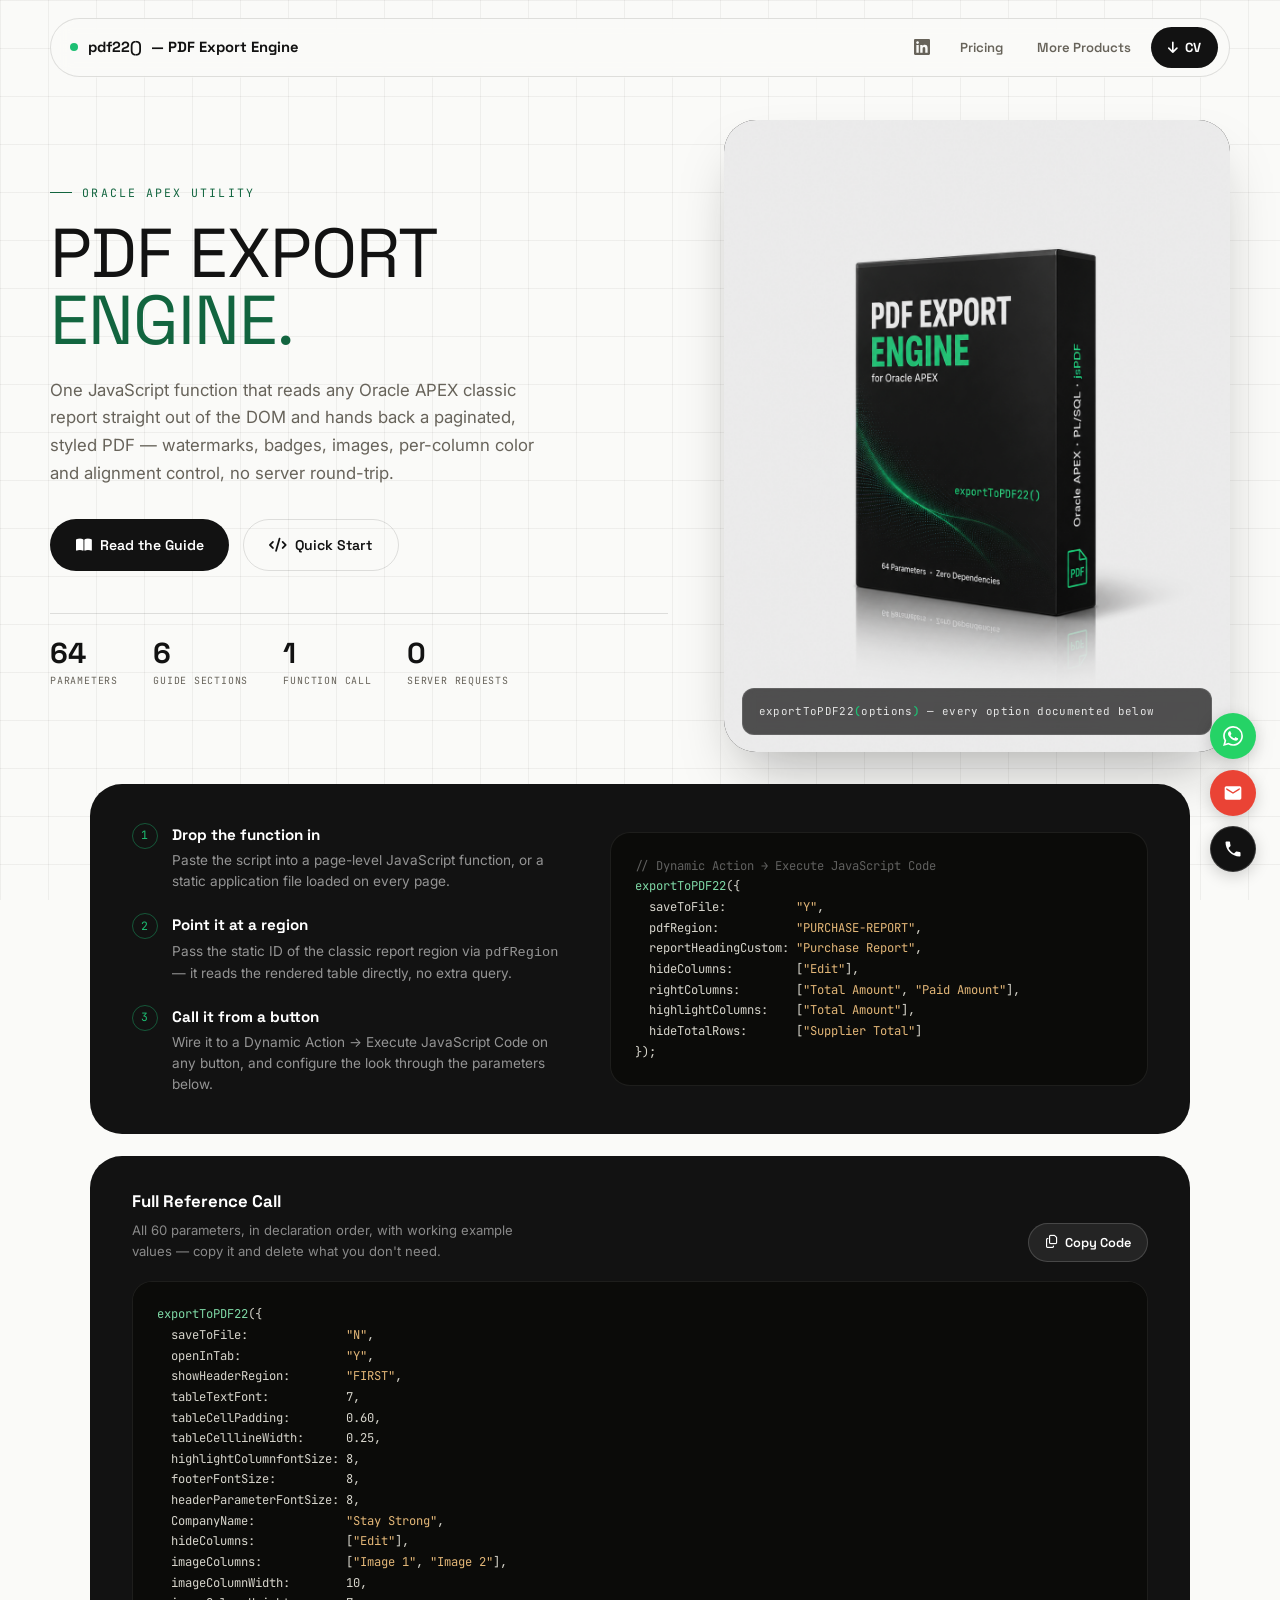
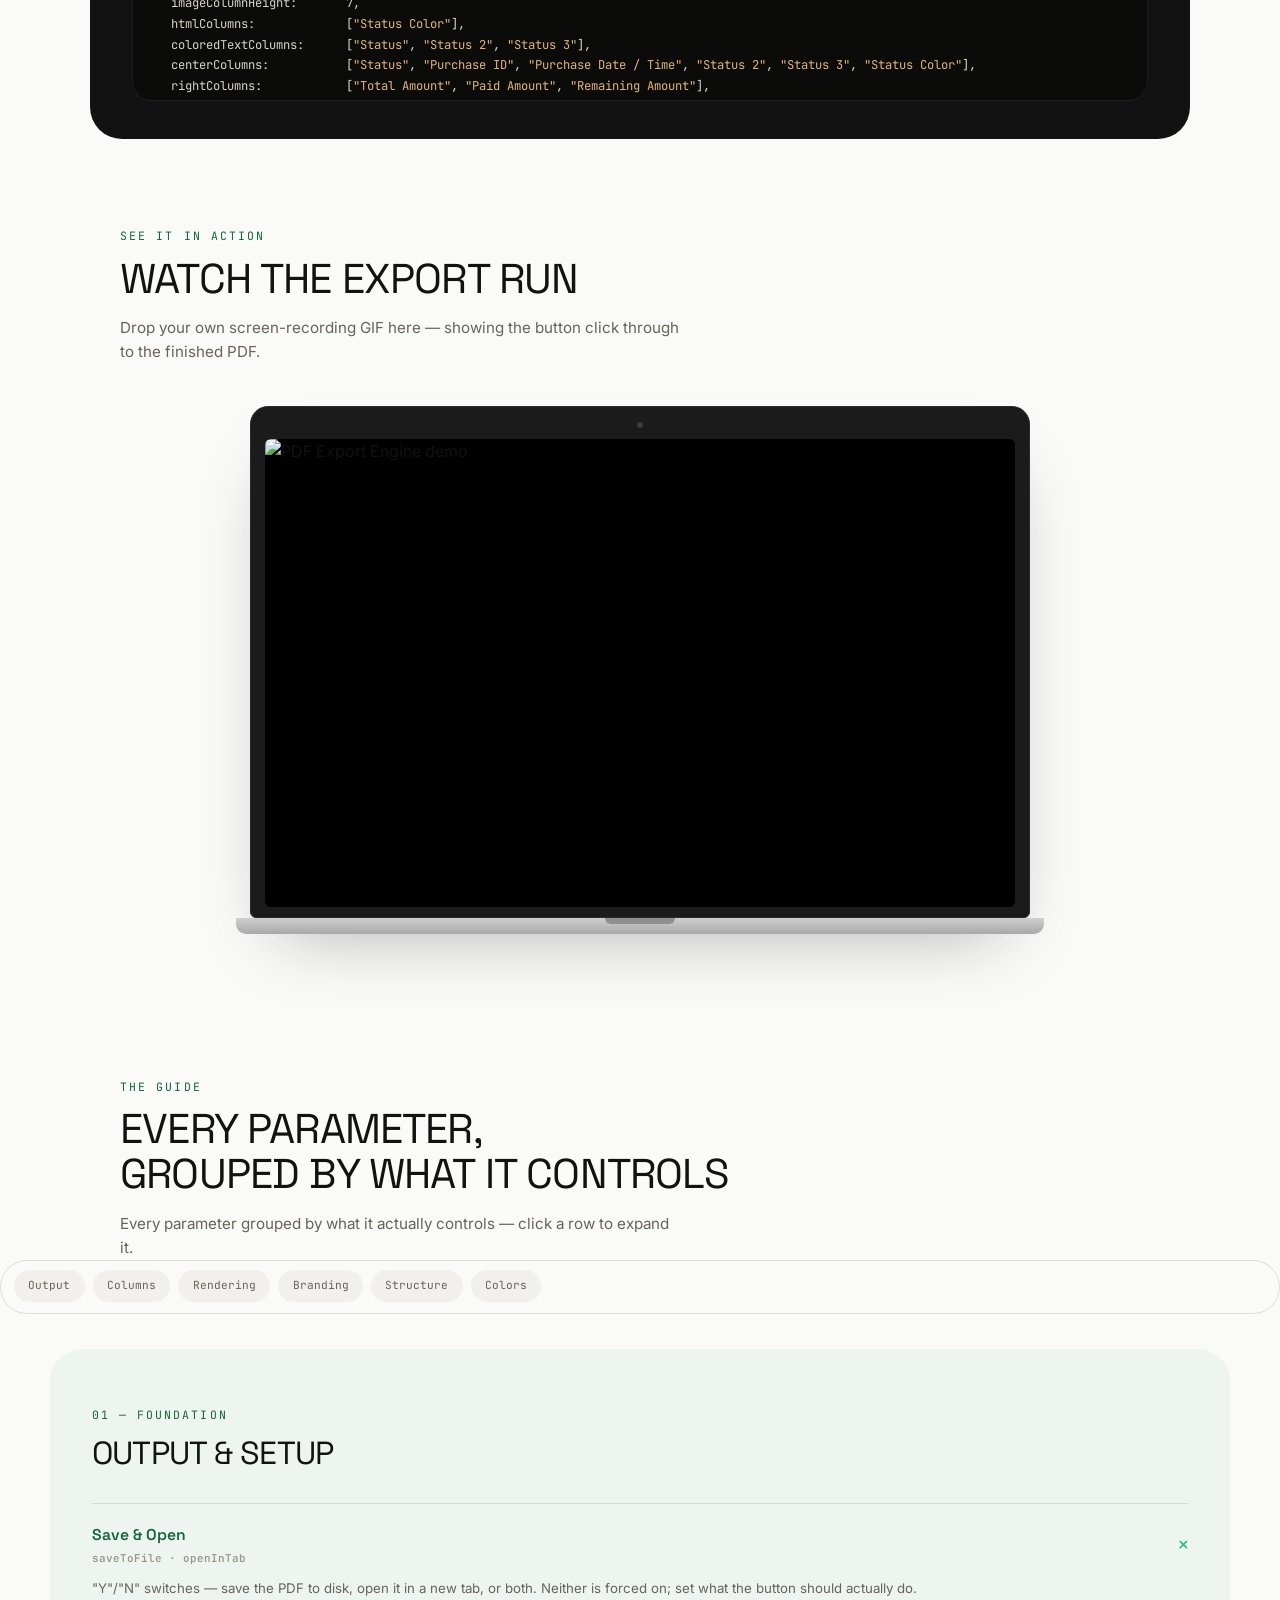
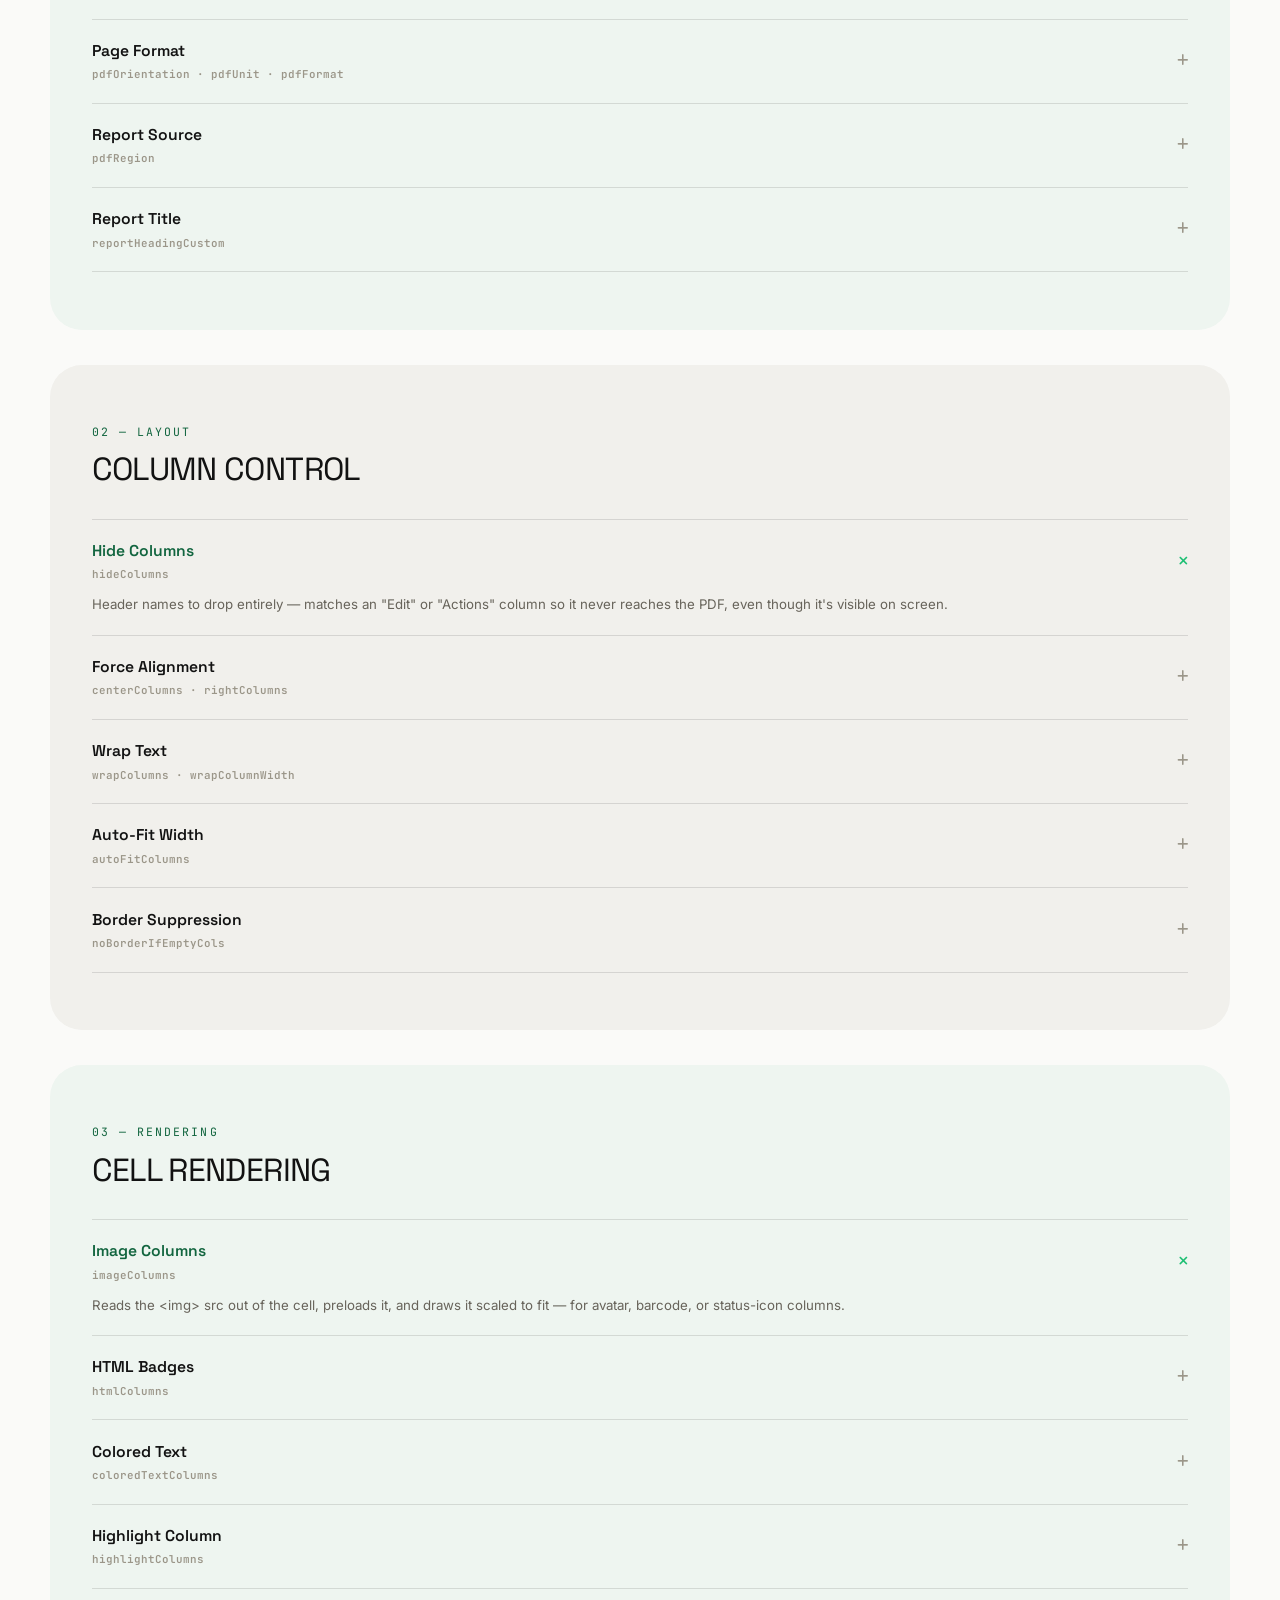
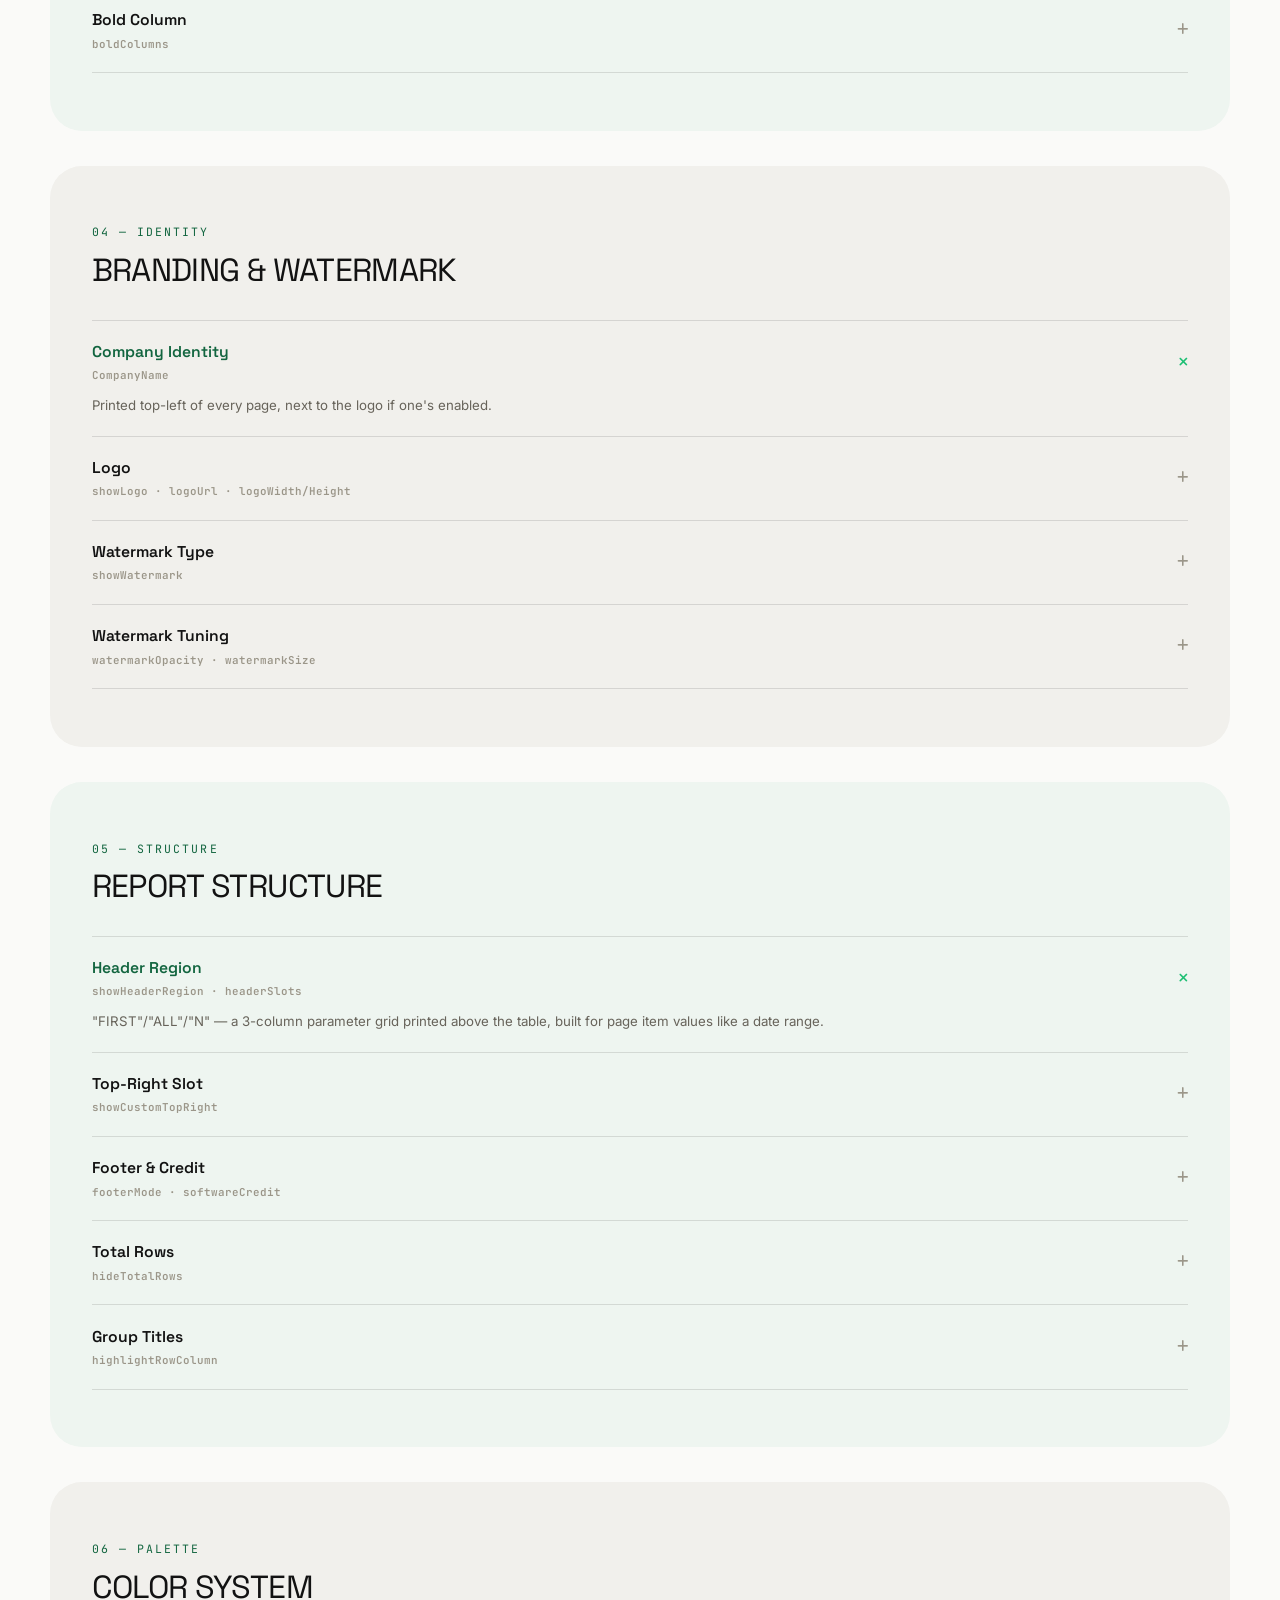
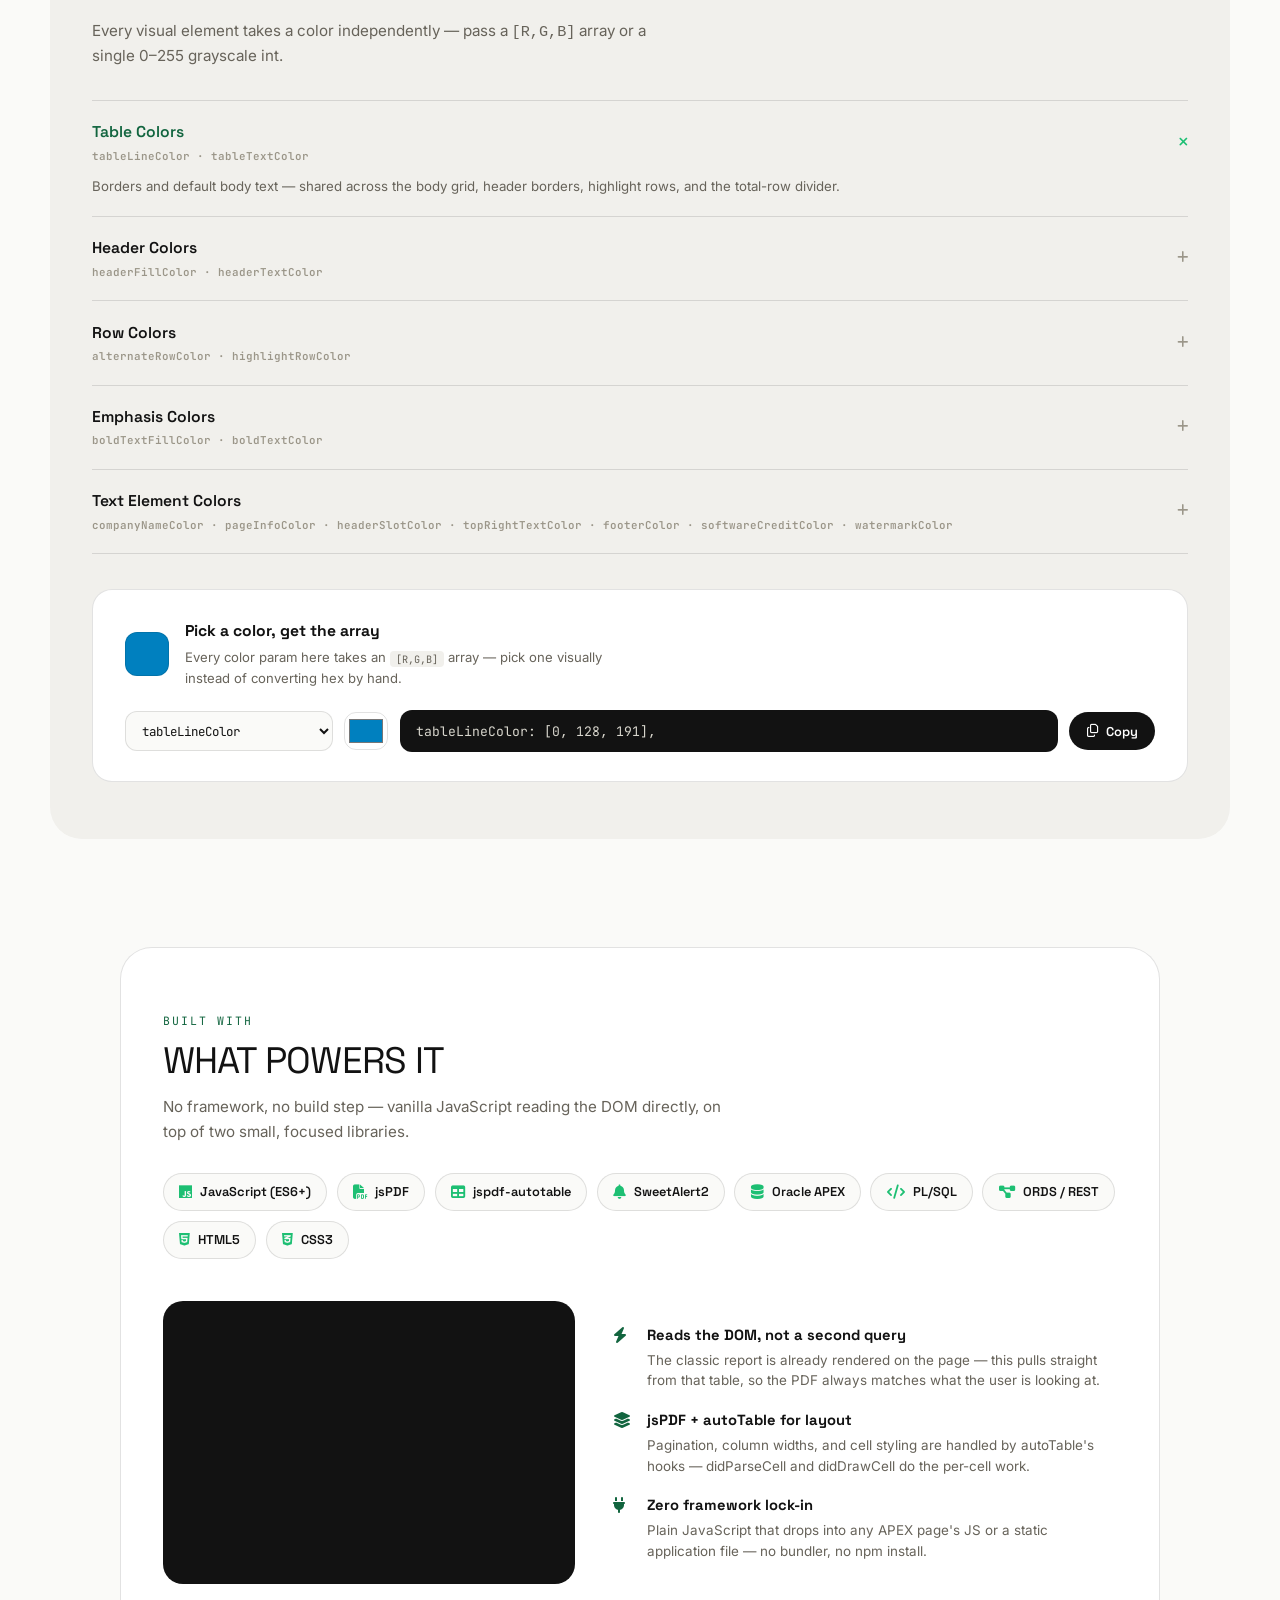
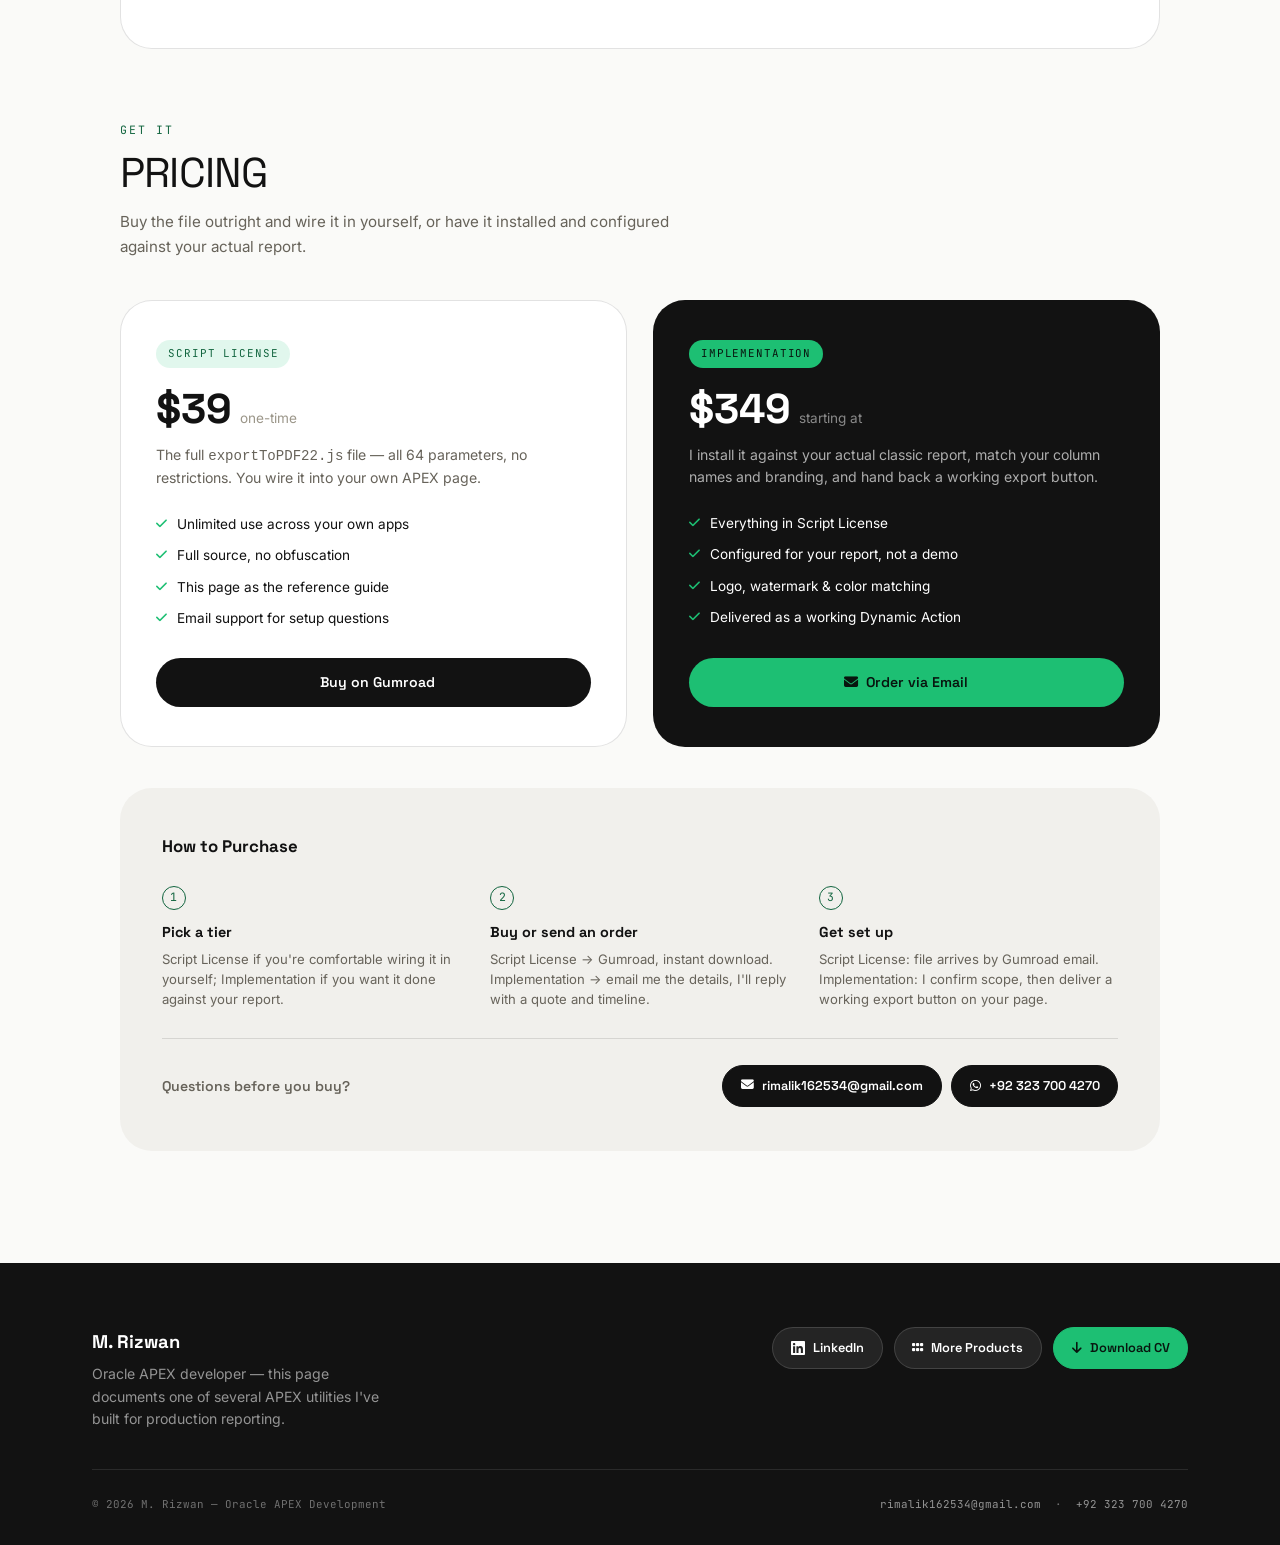
==== index.html @ 1dedbd22 "first commit" ====
<!DOCTYPE html>
<html lang="en">
<head>
<meta charset="UTF-8">
<meta name="viewport" content="width=device-width, initial-scale=1.0">
<title>PDF Export Engine — Oracle APEX Classic Report → PDF | M. Rizwan</title>
<meta name="description" content="A single JavaScript function that turns any Oracle APEX classic report into a styled, paginated PDF — 64 parameters, zero server round-trip.">
<link rel="preconnect" href="https://fonts.googleapis.com">
<link rel="preconnect" href="https://fonts.gstatic.com" crossorigin>
<link href="https://fonts.googleapis.com/css2?family=Space+Grotesk:wght@400;500;600;700&family=Inter:wght@300;400;500;600;700&family=JetBrains+Mono:wght@400;500;600&display=swap" rel="stylesheet">
<link rel="stylesheet" href="https://api.fontshare.com/v2/css?f[]=boxing@400&display=swap">
<link rel="stylesheet" href="https://cdnjs.cloudflare.com/ajax/libs/font-awesome/6.5.1/css/all.min.css">
<style>
*,*::before,*::after{box-sizing:border-box;margin:0;padding:0}
:root{
  --cream:#FAFAF8;
  --cream2:#F1F0EC;
  --paper:#FFFFFF;
  --ink:#121212;
  --ink-soft:#67635A;
  --ink-faint:#9B9689;
  --line:rgba(18,18,18,0.12);
  --line2:rgba(18,18,18,0.07);
  --green:#1DBF73;
  --green-deep:#12653F;
  --green-dim:rgba(29,191,115,0.13);
  --dark:#121212;
  --dark2:#1C1C1C;
  --r-lg:32px;
  --r-md:20px;
  --r-sm:12px;
  --r-pill:999px;
  --mono:'JetBrains Mono',monospace;
  --display:'Space Grotesk',sans-serif;
  --headline:'Boxing','Space Grotesk',Georgia,serif;
  --body:'Inter',sans-serif;
}
html{scroll-behavior:smooth}
body{background:var(--cream);color:var(--ink);font-family:var(--body);font-size:16px;line-height:1.6;overflow-x:hidden}
::selection{background:var(--green);color:#fff}
body::before{content:'';position:fixed;inset:0;background-image:linear-gradient(rgba(21,19,15,0.05) 1px,transparent 1px),linear-gradient(90deg,rgba(21,19,15,0.05) 1px,transparent 1px);background-size:48px 48px;pointer-events:none;z-index:0}
a{color:inherit}
img{max-width:100%;display:block}
.wrap{max-width:1180px;margin:0 auto;padding:0 2.5rem}
section{position:relative;z-index:1;padding:4.5rem 7.5rem}

/* ============ TOP BAR (simple — not the full portfolio nav) ============ */
.topbar{position:fixed;top:0;left:0;right:0;z-index:200;display:flex;justify-content:center;padding:1.1rem 1.5rem;pointer-events:none}
.topbar-inner{pointer-events:auto;width:100%;max-width:1180px;display:flex;align-items:center;justify-content:space-between;background:rgba(250,250,248,0.82);backdrop-filter:blur(10px);border:1px solid var(--line);border-radius:var(--r-pill);padding:0.55rem 0.7rem 0.55rem 1.2rem}
.tb-mark{display:flex;align-items:center;gap:0.6rem;font-family:var(--display);font-weight:700;font-size:0.92rem;text-decoration:none;color:var(--ink)}
.tb-mark .dot{width:8px;height:8px;border-radius:50%;background:var(--green);animation:pulse 2s infinite}
@keyframes pulse{0%,100%{opacity:1;transform:scale(1)}50%{opacity:0.4;transform:scale(0.75)}}
.tb-links{display:flex;align-items:center;gap:0.4rem}
.tb-li{width:36px;height:36px;border-radius:50%;display:flex;align-items:center;justify-content:center;color:var(--ink-soft);text-decoration:none;transition:background 0.2s,color 0.2s}
.tb-li:hover{background:var(--cream2);color:var(--ink)}
.tb-li svg{width:16px;height:16px;fill:currentColor}
.tb-more{font-family:var(--display);font-weight:600;font-size:0.82rem;color:var(--ink-soft);text-decoration:none;padding:0.5rem 0.85rem;border-radius:var(--r-pill);transition:background 0.2s,color 0.2s;white-space:nowrap}
.tb-more:hover{background:var(--cream2);color:var(--ink)}
.tb-cv{font-family:var(--display);font-weight:700;font-size:0.82rem;color:#fff;background:var(--dark);padding:0.6rem 1.05rem;border-radius:var(--r-pill);text-decoration:none;display:flex;align-items:center;gap:0.45rem;white-space:nowrap;transition:background 0.2s}
.tb-cv:hover{background:var(--green-deep)}
@media(max-width:640px){.tb-more{display:none}.tb-mark span.full{display:none}}

/* ============ QUICK ACCESS NAV ============ */
/* Wide screens: fixed card with main tabs (Home / Function Call / Guide /
   Pricing). Guide expands into its 6 sub-sections, indented with a
   connector line. A rounded RECTANGLE (--r-md), not --r-pill — a pill
   radius on a tall multi-row list becomes a stadium/oval that overlaps
   surrounding content, which is what the previous version did. */
.side-quicknav{position:fixed;top:50%;left:0.85rem;transform:translateY(-50%);z-index:150;display:none;flex-direction:column;width:195px;background:rgba(250,250,248,0.8);backdrop-filter:blur(10px);border:1px solid var(--line);border-radius:var(--r-md);padding:0.4rem;box-shadow:0 24px 48px -28px rgba(18,18,18,0.22);opacity:1;pointer-events:auto;transition:opacity 0.3s ease,transform 0.3s ease,width 0.25s ease,padding 0.25s ease}
.side-quicknav.nav-hidden{opacity:0;pointer-events:none;transform:translateY(-50%) translateX(-14px)}

/* Collapse toggle — expanded (default): full labels, as before.
   Collapsed: main tabs shrink to icon-only, Guide's sub-items shrink to
   a two-digit number only. Links stay real <a href> elements either way,
   so clicking still navigates regardless of collapsed state. */
.sqn-toggle{display:flex;align-items:center;justify-content:center;width:100%;background:none;border:none;border-bottom:1px solid var(--line);color:var(--ink-soft);font-size:0.82rem;padding:0.5rem 0;margin-bottom:0.3rem;cursor:pointer;transition:color 0.2s,background 0.2s}
.sqn-toggle:hover{color:var(--ink);background:var(--cream2);border-radius:8px 8px 0 0}
.sqn-num{display:none;font-family:var(--mono);font-size:0.68rem;color:var(--ink-faint)}
.side-quicknav.collapsed{width:52px;padding:0.4rem 0.25rem}
.side-quicknav.collapsed .sqn-main{justify-content:center;padding:0.6rem 0.3rem}
.side-quicknav.collapsed .sqn-main .sqn-text{display:none}
.side-quicknav.collapsed .sqn-sub-list{margin-left:0;padding-left:0;border-left:none;align-items:center}
.side-quicknav.collapsed .sqn-sub{display:flex;justify-content:center;padding:0.4rem 0}
.side-quicknav.collapsed .sqn-sub .sqn-text{display:none}
.side-quicknav.collapsed .sqn-sub .sqn-num{display:block}
.side-quicknav.collapsed .sqn-sub.active .sqn-num{color:var(--green-deep)}
.sqn-main{display:flex;align-items:center;gap:0.65rem;text-decoration:none;color:var(--ink);font-family:var(--display);font-weight:600;font-size:0.8rem;padding:0.6rem 0.65rem;border-radius:10px;transition:background 0.2s,color 0.2s}
.sqn-main:hover{background:var(--cream2)}
.sqn-main.active{background:var(--green-dim);color:var(--green-deep)}
.sqn-main i{width:14px;text-align:center;font-size:0.78rem;color:var(--ink-faint);transition:color 0.2s}
.sqn-main.active i{color:var(--green-deep)}
.sqn-sub-list{display:flex;flex-direction:column;margin:0.1rem 0 0.3rem 1.5rem;padding-left:0.75rem;border-left:1.5px solid var(--line);gap:0.05rem}
.sqn-sub{text-decoration:none;color:var(--ink-faint);font-family:var(--mono);font-size:0.66rem;padding:0.4rem 0.5rem;border-radius:7px;transition:color 0.2s,background 0.2s}
.sqn-sub:hover{color:var(--ink-soft);background:var(--cream2)}
.sqn-sub.active{color:var(--green-deep);font-weight:600}
@media(min-width:1300px){.side-quicknav{display:flex}}

/* Narrower screens (incl. mobile): sticky horizontal pill bar, thumb-scrollable.
   Needs its own background — without one the pills float directly over
   whatever content is beneath as you scroll, which read as broken/overlapping. */
.jump-bar{display:none;position:sticky;top:92px;z-index:140;gap:0.5rem;background:rgba(250,250,248,0.94);backdrop-filter:blur(8px);border:1px solid var(--line);border-radius:var(--r-pill);padding:0.6rem 0.8rem;margin:0 0 1rem;overflow-x:auto;-ms-overflow-style:none;scrollbar-width:none}
.jump-bar::-webkit-scrollbar{display:none}
.jump-bar a{flex-shrink:0;font-family:var(--mono);font-size:0.7rem;color:var(--ink-soft);text-decoration:none;background:var(--cream2);padding:0.45rem 0.9rem;border-radius:var(--r-pill);white-space:nowrap;transition:background 0.2s,color 0.2s}
.jump-bar a.active{background:var(--dark);color:#fff}
@media(max-width:1299px){.jump-bar{display:flex;justify-content:flex-start}}

/* At the nav breakpoint, shrink + shift the whole page's content so it
   sits centered in the space actually left over after the fixed nav —
   without this, content keeps its old 1180px centering and either
   overlaps the nav or leaves the page looking off-center next to it. */
/* .page-shell wrapper stays for structural convenience but no longer
   shifts or shrinks anything — the side nav floats OVER the page now,
   the same way the floating contact widget does, instead of reserving
   layout space and pushing content around. */

.guide-block, #top, #quickstart, #pricing{scroll-margin-top:110px}

/* ============ HERO — product name left, image right ============ */
.hero{padding:7.5rem 2.5rem 2rem}
.hero-grid{max-width:1180px;margin:0 auto;display:grid;grid-template-columns:1.1fr 0.9fr;gap:3.5rem;align-items:center}
.eyebrow{display:flex;align-items:center;gap:0.65rem;font-family:var(--mono);font-size:0.72rem;letter-spacing:0.18em;text-transform:uppercase;color:var(--green-deep);margin-bottom:1.1rem}
.eyebrow::before{content:'';width:22px;height:1px;background:var(--green-deep)}
.hero-title{font-family:var(--headline);font-weight:400;font-size:clamp(2.6rem,5.4vw,4.4rem);line-height:0.98;letter-spacing:-0.015em;text-transform:uppercase}
.hero-title em{font-style:normal;color:var(--green-deep)}
.hero-title .green-text{font-style:normal;color:var(--green-deep)}
.hero-lede{font-family:var(--body);font-size:1.05rem;color:var(--ink-soft);max-width:46ch;margin-top:1.35rem;line-height:1.65}
.hero-cta{display:flex;flex-wrap:wrap;gap:0.85rem;margin-top:2rem}
.btn-primary{display:inline-flex;align-items:center;gap:0.5rem;font-family:var(--display);font-weight:600;font-size:0.88rem;color:#fff;background:var(--dark);padding:0.85rem 1.6rem;border-radius:var(--r-pill);text-decoration:none;border:none;cursor:pointer;transition:background 0.2s,transform 0.2s}
.btn-primary:hover{background:var(--green-deep);transform:translateY(-2px)}
.btn-outline{display:inline-flex;align-items:center;gap:0.5rem;font-family:var(--display);font-weight:600;font-size:0.88rem;color:var(--ink);background:transparent;padding:0.85rem 1.6rem;border-radius:var(--r-pill);text-decoration:none;border:1.5px solid var(--line);transition:border-color 0.2s,transform 0.2s}
.btn-outline:hover{border-color:var(--ink);transform:translateY(-2px)}
.hero-stats{display:flex;gap:2.2rem;margin-top:2.6rem;padding-top:1.6rem;border-top:1px solid var(--line)}
.stat-number{font-family:var(--display);font-size:1.8rem;font-weight:700;line-height:1}
.stat-label{font-family:var(--mono);font-size:0.62rem;color:var(--ink-soft);letter-spacing:0.08em;text-transform:uppercase;margin-top:0.3rem}
.hero-media{position:relative;border-radius:var(--r-lg);overflow:hidden;background:var(--dark);aspect-ratio:4/5;box-shadow:0 30px 60px -20px rgba(18,18,18,0.35)}
.hero-media img{width:100%;height:100%;object-fit:cover;opacity:0.92}
.hero-media-tag{position:absolute;left:1.1rem;bottom:1.1rem;right:1.1rem;background:rgba(18,18,18,0.72);backdrop-filter:blur(6px);border:1px solid rgba(255,255,255,0.12);border-radius:var(--r-sm);padding:0.85rem 1rem;font-family:var(--mono);font-size:0.68rem;color:rgba(255,255,255,0.85);letter-spacing:0.03em}
.hero-media-tag b{color:var(--green);font-weight:600}
@media(max-width:900px){.hero-grid{grid-template-columns:1fr}.hero-media{max-width:420px;margin:0 auto;order:-1}.hero-stats{flex-wrap:wrap;gap:1.6rem}}

/* ============ SECTION HEADS ============ */
.section-label{font-family:var(--mono);font-size:0.72rem;color:var(--green-deep);letter-spacing:0.18em;text-transform:uppercase;margin-bottom:0.7rem;display:flex;align-items:center;gap:0.65rem}
.section-title{font-family:var(--headline);font-size:clamp(1.9rem,4vw,2.6rem);font-weight:400;letter-spacing:-0.02em;line-height:1.08;text-transform:uppercase}
.section-sub{font-family:var(--body);font-size:0.95rem;color:var(--ink-soft);max-width:56ch;margin-top:0.9rem;line-height:1.6}

/* ============ QUICK START (code block) ============ */
#quickstart{max-width:1180px;margin:0 auto;padding:0 2.5rem 1rem}
.qs-card{background:var(--dark);border-radius:var(--r-lg);padding:2.4rem 2.6rem;display:grid;grid-template-columns:0.9fr 1.1fr;gap:2.4rem;align-items:center}
.qs-steps{display:flex;flex-direction:column;gap:1.3rem}
.qs-step{display:flex;gap:0.9rem;align-items:flex-start}
.qs-step-n{font-family:var(--mono);font-size:0.72rem;color:var(--green);border:1px solid rgba(29,191,115,0.4);width:26px;height:26px;border-radius:50%;display:flex;align-items:center;justify-content:center;flex-shrink:0}
.qs-step-t{font-family:var(--display);font-weight:700;font-size:0.95rem;color:#fff;margin-bottom:0.2rem}
.qs-step-d{font-family:var(--body);font-size:0.85rem;color:rgba(255,255,255,0.55);line-height:1.55}
.qs-code{background:#0B0B09;border:1px solid rgba(255,255,255,0.08);border-radius:var(--r-md);padding:1.4rem 1.5rem;overflow-x:auto}
.qs-code pre{font-family:var(--mono);font-size:0.76rem;line-height:1.7;color:#D7D5CC;white-space:pre}
.qs-code .k{color:#7FD9A6}
.qs-code .s{color:#E3B778}
.qs-code .c{color:rgba(255,255,255,0.35)}
@media(max-width:900px){.qs-card{grid-template-columns:1fr}}

/* ============ PRODUCT DEMO — laptop mockup frame ============ */
.laptop-mock{max-width:780px;margin:2.6rem auto 0}
.laptop-body{background:#1b1b1b;border:1px solid #2a2a2a;border-radius:18px 18px 6px 6px;padding:0.9rem 0.9rem 0.6rem;box-shadow:0 40px 70px -30px rgba(18,18,18,0.35)}
.laptop-cam{width:6px;height:6px;border-radius:50%;background:#3a3a3a;margin:0 auto 0.7rem}
.laptop-screen{background:#000;border-radius:6px;overflow:hidden;aspect-ratio:16/10}
.laptop-screen img{width:100%;height:100%;object-fit:cover;display:block}
.laptop-base{height:16px;background:linear-gradient(180deg,#cfcfcf,#a8a8a8);border-radius:0 0 10px 10px;margin:0 -14px;position:relative}
.laptop-base::after{content:'';position:absolute;left:50%;top:0;transform:translateX(-50%);width:70px;height:6px;background:#8f8f8f;border-radius:0 0 6px 6px}
@media(max-width:640px){.laptop-base{margin:0 -8px}}
.qs-full{background:var(--dark);border-radius:var(--r-lg);padding:2rem 2.6rem 2.4rem;margin-top:1.4rem}
.qs-full-head{display:flex;justify-content:space-between;align-items:flex-end;gap:1.5rem;margin-bottom:1.2rem;flex-wrap:wrap}
.qs-full-title{font-family:var(--display);font-weight:700;font-size:1.05rem;color:#fff}
.qs-full-sub{font-family:var(--body);font-size:0.82rem;color:rgba(255,255,255,0.5);margin-top:0.3rem;max-width:52ch}
.copy-btn{display:inline-flex;align-items:center;gap:0.5rem;font-family:var(--display);font-weight:600;font-size:0.8rem;color:#fff;background:rgba(255,255,255,0.08);border:1px solid rgba(255,255,255,0.16);padding:0.6rem 1.05rem;border-radius:var(--r-pill);cursor:pointer;transition:background 0.2s,border-color 0.2s;white-space:nowrap}
.copy-btn:hover{background:rgba(255,255,255,0.16)}
.copy-btn.copied{background:var(--green);border-color:var(--green);color:#08150E}
.qs-code-full{max-height:420px;overflow-y:auto}
.qs-code-full::-webkit-scrollbar{width:8px}
.qs-code-full::-webkit-scrollbar-thumb{background:rgba(255,255,255,0.15);border-radius:4px}

/* ============ ACCORDION FEATURE (text-list only) ============ */
.guide-block{background:var(--cream2);border-radius:var(--r-lg);max-width:1180px;margin:2.2rem auto 0;padding:3.6rem 2.6rem}
.guide-block:nth-of-type(even){background:#EEF5F0}
.acc-feature{margin-top:2rem}
.acc-list{display:flex;flex-direction:column}
.acc-item{background:none;border:none;border-top:1px solid var(--line);text-align:left;padding:1.2rem 0;cursor:pointer;width:100%;font:inherit;color:inherit}
.acc-item:last-child{border-bottom:1px solid var(--line)}
.acc-item-head{display:flex;justify-content:space-between;align-items:center;gap:1rem}
.acc-item-title{font-family:var(--display);font-weight:600;font-size:0.98rem;transition:color 0.2s}
.acc-item.active .acc-item-title{color:var(--green-deep)}
.acc-item-param{font-family:var(--mono);font-size:0.68rem;color:var(--ink-faint);display:block;margin-top:0.15rem}
.acc-item-icon{color:var(--ink-faint);transition:transform 0.25s;flex-shrink:0;font-size:0.8rem}
.acc-item.active .acc-item-icon{transform:rotate(45deg);color:var(--green)}
.acc-item-body{max-height:0;overflow:hidden;transition:max-height 0.35s ease,padding-top 0.35s ease;font-size:0.83rem;color:var(--ink-soft);line-height:1.6}
.acc-item.active .acc-item-body{max-height:260px;padding-top:0.65rem}

/* ============ COLOR PICKER TOOL ============ */
.color-tool{background:var(--paper);border:1px solid var(--line);border-radius:var(--r-md);padding:1.8rem 2rem;margin-top:2.2rem}
.ct-head{display:flex;align-items:center;gap:1rem;margin-bottom:1.3rem}
.ct-swatch{width:44px;height:44px;border-radius:12px;background:#0080BF;border:1px solid var(--line);flex-shrink:0;transition:background 0.15s}
.ct-title{font-family:var(--display);font-weight:700;font-size:0.98rem}
.ct-sub{font-family:var(--body);font-size:0.82rem;color:var(--ink-soft);margin-top:0.2rem;max-width:56ch}
.ct-sub code{font-family:var(--mono);background:var(--cream2);padding:0.1rem 0.4rem;border-radius:4px;font-size:0.78em}
.ct-row{display:flex;flex-wrap:wrap;align-items:center;gap:0.7rem}
.ct-select{font-family:var(--mono);font-size:0.78rem;padding:0.6rem 0.8rem;border-radius:var(--r-sm);border:1px solid var(--line);background:var(--cream);color:var(--ink);cursor:pointer;min-width:190px}
.ct-picker{width:44px;height:38px;border-radius:var(--r-sm);border:1px solid var(--line);cursor:pointer;background:none;padding:2px}
.ct-output{font-family:var(--mono);font-size:0.82rem;background:var(--dark);color:#D7D5CC;padding:0.65rem 1rem;border-radius:var(--r-sm);flex:1;min-width:220px}
.ct-output b{color:var(--green)}
.ct-copy{background:var(--dark);border-color:transparent}
.ct-copy:hover{background:var(--green-deep)}
.ct-copy.copied{background:var(--green);color:#08150E}
@media(max-width:640px){.ct-row{flex-direction:column;align-items:stretch}.ct-select,.ct-picker{width:100%}}

/* ============ TECH STACK ============ */
#tech{max-width:1180px;margin:2.2rem auto 0;padding:4rem 2.6rem;background:var(--paper);border:1px solid var(--line);border-radius:var(--r-lg)}
.tool-chip{display:inline-flex;align-items:center;gap:0.5rem;font-family:var(--display);font-size:0.8rem;font-weight:600;color:var(--ink);background:var(--cream);border:1px solid var(--line);padding:0.5rem 0.95rem;border-radius:var(--r-pill);transition:border-color 0.2s,transform 0.2s}
.tool-chip:hover{border-color:var(--green);transform:translateY(-2px)}
.tool-chip i{color:var(--green);font-size:0.9rem}
.tool-row{display:flex;flex-wrap:wrap;gap:0.6rem;margin-top:1.8rem}
.tech-split{display:grid;grid-template-columns:0.9fr 1.1fr;gap:2.4rem;margin-top:2.6rem;align-items:center}
.tech-media{border-radius:var(--r-md);overflow:hidden;background:var(--dark);aspect-ratio:16/11}
.tech-media img{width:100%;height:100%;object-fit:cover;opacity:0.85}
.tech-why{display:flex;flex-direction:column;gap:1.1rem}
.tech-why-item{display:flex;gap:0.85rem}
.tech-why-item i{color:var(--green-deep);font-size:1rem;margin-top:0.2rem;width:20px;flex-shrink:0}
.tech-why-t{font-family:var(--display);font-weight:700;font-size:0.92rem;margin-bottom:0.15rem}
.tech-why-d{font-family:var(--body);font-size:0.84rem;color:var(--ink-soft);line-height:1.55}
@media(max-width:900px){.tech-split{grid-template-columns:1fr}}

/* ============ PRICING ============ */
.price-grid{display:grid;grid-template-columns:1fr 1fr;gap:1.6rem;max-width:1180px;margin:2.6rem auto 0}
.price-card{background:var(--paper);border:1px solid var(--line);border-radius:var(--r-lg);padding:2.4rem 2.2rem;display:flex;flex-direction:column}
.price-card-featured{background:var(--dark);border-color:transparent;color:#fff}
.price-badge{display:inline-block;align-self:flex-start;font-family:var(--mono);font-size:0.68rem;letter-spacing:0.08em;text-transform:uppercase;color:var(--green-deep);background:var(--green-dim);padding:0.35rem 0.75rem;border-radius:var(--r-pill);margin-bottom:1.2rem}
.price-badge.featured{color:#08150E;background:var(--green)}
.price-amount{font-family:var(--display);font-weight:700;font-size:2.6rem;line-height:1;margin-bottom:0.9rem}
.price-amount span{font-family:var(--body);font-weight:400;font-size:0.85rem;color:var(--ink-faint);margin-left:0.5rem}
.price-card-featured .price-amount span{color:rgba(255,255,255,0.5)}
.price-desc{font-family:var(--body);font-size:0.88rem;color:var(--ink-soft);line-height:1.6;margin-bottom:1.5rem}
.price-card-featured .price-desc{color:rgba(255,255,255,0.65)}
.price-list{list-style:none;display:flex;flex-direction:column;gap:0.7rem;margin-bottom:1.8rem;flex:1}
.price-list li{display:flex;align-items:flex-start;gap:0.6rem;font-family:var(--body);font-size:0.85rem;line-height:1.5}
.price-list li i{color:var(--green);font-size:0.78rem;margin-top:0.25rem;flex-shrink:0}
.price-cta{width:100%;justify-content:center}
.price-card-featured .price-cta{background:var(--green);color:#08150E}
.price-card-featured .price-cta:hover{background:#22d17f}
@media(max-width:800px){.price-grid{grid-template-columns:1fr}}

.purchase-guide{max-width:1180px;margin:2.6rem auto 0;background:var(--cream2);border-radius:var(--r-lg);padding:2.8rem 2.6rem}
.pg-title{font-family:var(--display);font-weight:700;font-size:1.05rem;margin-bottom:1.6rem}
.pg-steps{display:grid;grid-template-columns:repeat(3,1fr);gap:1.8rem;padding-bottom:1.8rem;border-bottom:1px solid var(--line)}
.pg-step-n{font-family:var(--mono);font-size:0.72rem;color:var(--green-deep);border:1px solid var(--green-deep);width:24px;height:24px;border-radius:50%;display:flex;align-items:center;justify-content:center;margin-bottom:0.7rem}
.pg-step-t{font-family:var(--display);font-weight:700;font-size:0.9rem;margin-bottom:0.3rem}
.pg-step-d{font-family:var(--body);font-size:0.82rem;color:var(--ink-soft);line-height:1.55}
.pg-contact{display:flex;justify-content:space-between;align-items:center;flex-wrap:wrap;gap:1rem;padding-top:1.6rem}
.pg-contact-t{font-family:var(--display);font-weight:600;font-size:0.88rem;color:var(--ink-soft)}
.pg-contact-row{display:flex;flex-wrap:wrap;gap:0.6rem}
.footer-pill.dark{background:var(--dark);color:#fff;border:1px solid var(--dark)}
.footer-pill.dark:hover{background:var(--green-deep);border-color:var(--green-deep)}
@media(max-width:700px){.pg-steps{grid-template-columns:1fr}}

/* ============ FOOTER (simple, no form) ============ */
footer{background:var(--dark);color:#fff;position:relative;z-index:1;margin-top:2.5rem}
.footer-inner{max-width:1180px;margin:0 auto;padding:4rem 2.6rem 2.2rem}
.footer-top{display:flex;flex-wrap:wrap;justify-content:space-between;align-items:flex-start;gap:2rem;padding-bottom:2.4rem;border-bottom:1px solid rgba(255,255,255,0.1)}
.footer-name{font-family:var(--display);font-weight:700;font-size:1.15rem}
.footer-tag{font-family:var(--body);font-size:0.88rem;color:rgba(255,255,255,0.55);margin-top:0.4rem;max-width:34ch}
.footer-actions{display:flex;flex-wrap:wrap;gap:0.7rem}
.footer-pill{font-family:var(--display);font-size:0.8rem;font-weight:600;color:#fff;background:rgba(255,255,255,0.08);border:1px solid rgba(255,255,255,0.14);padding:0.6rem 1.1rem;border-radius:var(--r-pill);text-decoration:none;transition:background 0.2s,border-color 0.2s;display:inline-flex;align-items:center;gap:0.5rem}
.footer-pill:hover{background:rgba(255,255,255,0.14)}
.footer-pill.green{background:var(--green);color:#08150E;border-color:var(--green)}
.footer-pill.green:hover{background:#22d17f}
.footer-bottom{display:flex;justify-content:space-between;align-items:center;padding-top:1.6rem;flex-wrap:wrap;gap:0.8rem;font-family:var(--mono);font-size:0.68rem;color:rgba(255,255,255,0.4)}
.footer-bottom a{color:rgba(255,255,255,0.55);text-decoration:none}
.footer-bottom a:hover{color:var(--green)}

/* ============ FLOATING CONTACT ============ */
.float-contact{position:fixed;bottom:1.75rem;right:1.5rem;z-index:400;display:flex;flex-direction:column;align-items:center;gap:0.65rem}
.float-btn{width:46px;height:46px;border-radius:50%;display:flex;align-items:center;justify-content:center;text-decoration:none;box-shadow:0 4px 16px rgba(0,0,0,0.18);transition:transform 0.25s cubic-bezier(0.34,1.56,0.64,1),box-shadow 0.25s ease,opacity 0.3s ease;opacity:0;transform:translateY(20px) scale(0.8)}
.float-btn.ready{opacity:1;transform:translateY(0) scale(1)}
.float-btn:hover{transform:translateY(-3px) scale(1.12);box-shadow:0 8px 28px rgba(0,0,0,0.25)}
.float-btn svg{width:20px;height:20px;fill:white;flex-shrink:0}
.float-btn.wa{background:#25D366;transition-delay:0.05s}
.float-btn.em{background:#EA4335;transition-delay:0.1s}
.float-btn.ph{background:var(--dark);border:1px solid rgba(255,255,255,0.15);transition-delay:0.15s}
.float-tooltip{position:absolute;right:54px;background:var(--dark);color:#fff;font-family:var(--mono);font-size:0.65rem;letter-spacing:0.06em;white-space:nowrap;padding:0.3rem 0.7rem;border-radius:6px;opacity:0;pointer-events:none;transition:opacity 0.2s}
.float-btn:hover .float-tooltip{opacity:1}

/* ============ REVEAL ============ */
.reveal{opacity:0;transform:translateY(18px);transition:opacity 0.6s ease,transform 0.6s ease}
.reveal.visible{opacity:1;transform:translateY(0)}

@media(max-width:640px){
  section{padding:3rem 1.25rem}
  .guide-block{padding:2.4rem 1.4rem}
  .qs-card{padding:1.8rem 1.5rem}
  #tech{padding:2.6rem 1.4rem}
}
</style>
</head>
<body>

<!-- ============ TOP BAR ============ -->
<div class="topbar">
  <div class="topbar-inner">
    <a href="#top" class="tb-mark"><span class="dot"></span>pdf22() <span class="full">— PDF Export Engine</span></a>
    <div class="tb-links">
      <a href="https://linkedin.com/in/rizwan0626" target="_blank" class="tb-li" aria-label="LinkedIn"><svg viewBox="0 0 24 24"><path d="M20.447 20.452h-3.554v-5.569c0-1.328-.027-3.037-1.852-3.037-1.853 0-2.136 1.445-2.136 2.939v5.667H9.351V9h3.414v1.561h.046c.477-.9 1.637-1.85 3.37-1.85 3.601 0 4.267 2.37 4.267 5.455v6.286zM5.337 7.433c-1.144 0-2.063-.926-2.063-2.065 0-1.138.92-2.063 2.063-2.063 1.14 0 2.064.925 2.064 2.063 0 1.139-.925 2.065-2.064 2.065zm1.782 13.019H3.555V9h3.564v11.452zM22.225 0H1.771C.792 0 0 .774 0 1.729v20.542C0 23.227.792 24 1.771 24h20.451C23.2 24 24 23.227 24 22.271V1.729C24 .774 23.2 0 22.222 0h.003z"/></svg></a>
      <a href="#pricing" class="tb-more">Pricing</a>
      <a href="https://oracleapex.me/#projects" target="_blank" class="tb-more">More Products</a>
      <a href="cv.pdf" download class="tb-cv"><i class="fa-solid fa-arrow-down"></i> CV</a>
    </div>
  </div>
</div>

<!-- ============ QUICK ACCESS — site navigation (side rail) ============ -->
<!-- Wide screens only (≥1700px, plenty of gutter beyond the 1180px content
     column so it never overlaps text — the old ≥1440px pill version did).
     A fixed rectangular card, not a pill: a pill shape stretched down a
     tall flex-column list turns into a stadium/oval that swallows content
     behind it, which is exactly what happened before. Everything below
     1700px gets the .jump-bar horizontal version instead — see further
     down inside #guide. -->
<nav class="side-quicknav" id="sideQuicknav" aria-label="Site navigation">
  <button class="sqn-toggle" id="sqnToggle" type="button" aria-label="Collapse navigation" aria-expanded="true">
    <i class="fa-solid fa-bars"></i>
  </button>
  <a href="#top" class="sqn-main" data-section="top"><i class="fa-solid fa-house"></i><span class="sqn-text">Home</span></a>
  <a href="#quickstart" class="sqn-main" data-section="quickstart"><i class="fa-solid fa-code"></i><span class="sqn-text">Function Call</span></a>
  <a href="#guide" class="sqn-main" data-section="guide-parent"><i class="fa-solid fa-book-open"></i><span class="sqn-text">Guide</span></a>
  <div class="sqn-sub-list">
    <a href="#grp-output" class="sqn-sub" data-section="grp-output"><span class="sqn-num">01</span><span class="sqn-text">Output &amp; Setup</span></a>
    <a href="#grp-columns" class="sqn-sub" data-section="grp-columns"><span class="sqn-num">02</span><span class="sqn-text">Column Control</span></a>
    <a href="#grp-rendering" class="sqn-sub" data-section="grp-rendering"><span class="sqn-num">03</span><span class="sqn-text">Cell Rendering</span></a>
    <a href="#grp-branding" class="sqn-sub" data-section="grp-branding"><span class="sqn-num">04</span><span class="sqn-text">Branding &amp; Watermark</span></a>
    <a href="#grp-structure" class="sqn-sub" data-section="grp-structure"><span class="sqn-num">05</span><span class="sqn-text">Report Structure</span></a>
    <a href="#grp-colors" class="sqn-sub" data-section="grp-colors"><span class="sqn-num">06</span><span class="sqn-text">Color System</span></a>
  </div>
  <a href="#pricing" class="sqn-main" data-section="pricing"><i class="fa-solid fa-tag"></i><span class="sqn-text">Pricing</span></a>
</nav>

<div class="page-shell">
<!-- ============ HERO ============ -->
<div id="top" class="hero">
  <div class="hero-grid">
    <div>
      <div class="eyebrow reveal">Oracle APEX Utility</div>
      <h1 class="hero-title reveal">PDF Export<br><span class="green-text">Engine</span><em>.</em></h1>
      <p class="hero-lede reveal">One JavaScript function that reads any Oracle APEX classic report straight out of the DOM and hands back a paginated, styled PDF — watermarks, badges, images, per-column color and alignment control, no server round-trip.</p>
      <div class="hero-cta reveal">
        <a href="#guide" class="btn-primary"><i class="fa-solid fa-book-open"></i> Read the Guide</a>
        <a href="#quickstart" class="btn-outline"><i class="fa-solid fa-code"></i> Quick Start</a>
      </div>
      <div class="hero-stats reveal">
        <div><div class="stat-number">64</div><div class="stat-label">Parameters</div></div>
        <div><div class="stat-number">6</div><div class="stat-label">Guide Sections</div></div>
        <div><div class="stat-number">1</div><div class="stat-label">Function Call</div></div>
        <div><div class="stat-number">0</div><div class="stat-label">Server Requests</div></div>
      </div>
    </div>
    <div class="hero-media reveal">
      <img src="image/pdf-engine-pakage.png" alt="PDF Export Engine preview" loading="lazy" onerror="this.style.display='none'">
      <div class="hero-media-tag">exportToPDF22<b>(</b>options<b>)</b> — every option documented below</div>
    </div>
  </div>
</div>

<!-- ============ QUICK START ============ -->
<section id="quickstart">
  <div class="qs-card">
    <div class="qs-steps">
      <div class="qs-step reveal">
        <div class="qs-step-n">1</div>
        <div>
          <div class="qs-step-t">Drop the function in</div>
          <div class="qs-step-d">Paste the script into a page-level JavaScript function, or a static application file loaded on every page.</div>
        </div>
      </div>
      <div class="qs-step reveal">
        <div class="qs-step-n">2</div>
        <div>
          <div class="qs-step-t">Point it at a region</div>
          <div class="qs-step-d">Pass the static ID of the classic report region via <code>pdfRegion</code> — it reads the rendered table directly, no extra query.</div>
        </div>
      </div>
      <div class="qs-step reveal">
        <div class="qs-step-n">3</div>
        <div>
          <div class="qs-step-t">Call it from a button</div>
          <div class="qs-step-d">Wire it to a Dynamic Action → Execute JavaScript Code on any button, and configure the look through the parameters below.</div>
        </div>
      </div>
    </div>
    <div class="qs-code reveal">
      <pre><span class="c">// Dynamic Action → Execute JavaScript Code</span>
<span class="k">exportToPDF22</span>({
  saveToFile:          <span class="s">"Y"</span>,
  pdfRegion:           <span class="s">"PURCHASE-REPORT"</span>,
  reportHeadingCustom: <span class="s">"Purchase Report"</span>,
  hideColumns:         [<span class="s">"Edit"</span>],
  rightColumns:        [<span class="s">"Total Amount"</span>, <span class="s">"Paid Amount"</span>],
  highlightColumns:    [<span class="s">"Total Amount"</span>],
  hideTotalRows:       [<span class="s">"Supplier Total"</span>]
});</pre>
    </div>
  </div>

  <div class="qs-full reveal">
    <div class="qs-full-head">
      <div>
        <div class="qs-full-title">Full Reference Call</div>
        <div class="qs-full-sub">All 60 parameters, in declaration order, with working example values — copy it and delete what you don't need.</div>
      </div>
      <button class="copy-btn" id="copyFullCall" type="button"><i class="fa-regular fa-copy"></i> <span>Copy Code</span></button>
    </div>
    <div class="qs-code qs-code-full">
      <pre id="fullCallCode"><span class="k">exportToPDF22</span>({
  saveToFile:              <span class="s">"N"</span>,
  openInTab:               <span class="s">"Y"</span>,
  showHeaderRegion:        <span class="s">"FIRST"</span>,
  tableTextFont:           7,
  tableCellPadding:        0.60,
  tableCelllineWidth:      0.25,
  highlightColumnfontSize: 8,
  footerFontSize:          8,
  headerParameterFontSize: 8,
  CompanyName:             <span class="s">"Stay Strong"</span>,
  hideColumns:             [<span class="s">"Edit"</span>],
  imageColumns:            [<span class="s">"Image 1"</span>, <span class="s">"Image 2"</span>],
  imageColumnWidth:        10,
  imageColumnHeight:       7,
  htmlColumns:             [<span class="s">"Status Color"</span>],
  coloredTextColumns:      [<span class="s">"Status"</span>, <span class="s">"Status 2"</span>, <span class="s">"Status 3"</span>],
  centerColumns:           [<span class="s">"Status"</span>, <span class="s">"Purchase ID"</span>, <span class="s">"Purchase Date / Time"</span>, <span class="s">"Status 2"</span>, <span class="s">"Status 3"</span>, <span class="s">"Status Color"</span>],
  rightColumns:            [<span class="s">"Total Amount"</span>, <span class="s">"Paid Amount"</span>, <span class="s">"Remaining Amount"</span>],
  wrapColumns:             [],
  wrapColumnWidth:         15,
  autoFitColumns:          [<span class="s">"Category Name"</span>, <span class="s">"Supplier"</span>],
  boldColumns:             [<span class="s">"Purchase ID"</span>],
  hideTotalRows:           [],
  footerMode:              <span class="s">"LAST"</span>,
  noBorderIfEmptyCols:     [<span class="s">"Supplier"</span>, <span class="s">"Dated"</span>],
  headerSlots:             [null, <span class="s">"From: "</span> + apexGetValue(<span class="s">"P12_FROM_DATE"</span>) + <span class="s">"  To: "</span> + apexGetValue(<span class="s">"P12_TO_DATE"</span>), null],
  lineUnderHeader:         <span class="s">"N"</span>,
  pdfOrientation:          <span class="s">"landscape"</span>,
  pdfUnit:                 <span class="s">"mm"</span>,
  pdfFormat:               <span class="s">"a4"</span>,
  pdfRegion:               <span class="s">"DOWNLOAD-PDF"</span>,
  reportHeadingCustom:     <span class="s">"Purchase Report"</span>,
  logoUrl:                 <span class="s">"https://i.ibb.co/rfNnwsqK/gym-logo-template.png"</span>,
  logoWidth:               13,
  logoHeight:              13,
  showLogo:                <span class="s">"N"</span>,
  showWatermark:           <span class="s">"I"</span>,
  watermarkImage:          <span class="s">"https://i.ibb.co/rfNnwsqK/gym-logo-template.png"</span>,
  watermarkText:           <span class="s">"Stay Strong"</span>,
  watermarkOpacity:        0.10,
  watermarkSize:           100,
  softwareCreditDisplay:   <span class="s">"Y"</span>,
  softwareCredit:          <span class="s">"Software Created By: M. RIZWAN - 03237004270"</span>,
  showCustomTopRight:      <span class="s">"N"</span>,
  customTopRightText:      <span class="s">"Rizwan"</span>,
  tableLineColor:          [0, 191, 29],
  tableTextColor:          [62, 3, 110],
  headerFillColor:         [223, 255, 227],
  headerTextColor:         [3, 101, 110],
  alternateRowColor:       [255, 255, 255],
  highlightRowColor:       [255, 59, 194],
  boldTextFillColor:       [204, 229, 255],
  boldTextColor:           0,
  companyNameColor:        [255, 59, 194],
  headerSlotColor:         [255, 59, 59],
  pageInfoColor:           [3, 117, 140],
  topRightTextColor:       [7, 56, 219],
  footerColor:             [7, 56, 219],
  softwareCreditColor:     [7, 56, 219],
  watermarkColor:          [120, 120, 120],
});</pre>
    </div>
  </div>
</section>

<!-- ============ PRODUCT DEMO (GIF in laptop frame) ============ -->
<section id="demo">
  <div class="section-label reveal">See It In Action</div>
  <h2 class="section-title reveal">Watch The Export Run</h2>
  <p class="section-sub reveal">Drop your own screen-recording GIF here — showing the button click through to the finished PDF.</p>

  <div class="laptop-mock reveal">
    <div class="laptop-body">
      <div class="laptop-cam"></div>
      <div class="laptop-screen">
        <img src="demo.gif" alt="PDF Export Engine demo" loading="lazy" onerror="this.onerror=null;this.src='https://i.ibb.co/JfbkpdN/Thumbnail.png';">
      </div>
    </div>
    <div class="laptop-base"></div>
  </div>
</section>

<!-- ============ GUIDE ============ -->
<div id="guide">

<section style="padding-bottom:0">
  <div class="section-label reveal">The Guide</div>
  <h2 class="section-title reveal">Every Parameter,<br>Grouped by What It Controls</h2>
  <p class="section-sub reveal">Every parameter grouped by what it actually controls — click a row to expand it.</p>
</section>

<div class="jump-bar" id="jumpBar" aria-label="Jump to guide section">
  <a href="#grp-output" data-section="grp-output">Output</a>
  <a href="#grp-columns" data-section="grp-columns">Columns</a>
  <a href="#grp-rendering" data-section="grp-rendering">Rendering</a>
  <a href="#grp-branding" data-section="grp-branding">Branding</a>
  <a href="#grp-structure" data-section="grp-structure">Structure</a>
  <a href="#grp-colors" data-section="grp-colors">Colors</a>
</div>

<!-- 1. OUTPUT & SETUP -->
<div class="guide-block" id="grp-output">
  <div class="section-label reveal">01 — Foundation</div>
  <h3 class="section-title reveal" style="font-size:clamp(1.5rem,3vw,2rem)">Output &amp; Setup</h3>
  <div class="acc-feature reveal">
    <div class="acc-list">
      <button class="acc-item active" data-target="g1-0"><div class="acc-item-head"><span class="acc-item-title">Save &amp; Open<span class="acc-item-param">saveToFile · openInTab</span></span><i class="fa-solid fa-plus acc-item-icon"></i></div><div class="acc-item-body">"Y"/"N" switches — save the PDF to disk, open it in a new tab, or both. Neither is forced on; set what the button should actually do.</div></button>
      <button class="acc-item" data-target="g1-1"><div class="acc-item-head"><span class="acc-item-title">Page Format<span class="acc-item-param">pdfOrientation · pdfUnit · pdfFormat</span></span><i class="fa-solid fa-plus acc-item-icon"></i></div><div class="acc-item-body">Landscape or portrait, the measurement unit every size parameter is expressed in (default mm), and the paper size (a4 by default).</div></button>
      <button class="acc-item" data-target="g1-2"><div class="acc-item-head"><span class="acc-item-title">Report Source<span class="acc-item-param">pdfRegion</span></span><i class="fa-solid fa-plus acc-item-icon"></i></div><div class="acc-item-body">The static ID of the classic report region to export. Leave empty and it grabs whichever <code>.t-Report-report</code> is currently visible on the page.</div></button>
      <button class="acc-item" data-target="g1-3"><div class="acc-item-head"><span class="acc-item-title">Report Title<span class="acc-item-param">reportHeadingCustom</span></span><i class="fa-solid fa-plus acc-item-icon"></i></div><div class="acc-item-body">Overrides the PDF's header title and download filename. Without it, the function pulls whatever heading text is already on the page.</div></button>
    </div>
  </div>
</div>

<!-- 2. COLUMN CONTROL -->
<div class="guide-block" id="grp-columns">
  <div class="section-label reveal">02 — Layout</div>
  <h3 class="section-title reveal" style="font-size:clamp(1.5rem,3vw,2rem)">Column Control</h3>
  <div class="acc-feature reveal">
    <div class="acc-list">
      <button class="acc-item active" data-target="g2-0"><div class="acc-item-head"><span class="acc-item-title">Hide Columns<span class="acc-item-param">hideColumns</span></span><i class="fa-solid fa-plus acc-item-icon"></i></div><div class="acc-item-body">Header names to drop entirely — matches an "Edit" or "Actions" column so it never reaches the PDF, even though it's visible on screen.</div></button>
      <button class="acc-item" data-target="g2-1"><div class="acc-item-head"><span class="acc-item-title">Force Alignment<span class="acc-item-param">centerColumns · rightColumns</span></span><i class="fa-solid fa-plus acc-item-icon"></i></div><div class="acc-item-body">Center or right-align a column by header name, no CSS class required in the report. Wins over class-based alignment if both are present.</div></button>
      <button class="acc-item" data-target="g2-2"><div class="acc-item-head"><span class="acc-item-title">Wrap Text<span class="acc-item-param">wrapColumns · wrapColumnWidth</span></span><i class="fa-solid fa-plus acc-item-icon"></i></div><div class="acc-item-body">Locks a column to a fixed width and comma-splits its content onto separate lines — built for multi-value list columns.</div></button>
      <button class="acc-item" data-target="g2-3"><div class="acc-item-head"><span class="acc-item-title">Auto-Fit Width<span class="acc-item-param">autoFitColumns</span></span><i class="fa-solid fa-plus acc-item-icon"></i></div><div class="acc-item-body">Measures the widest string in that column and sets a real fixed width, so short columns like an ID stop stretching to fill leftover page space.</div></button>
      <button class="acc-item" data-target="g2-4"><div class="acc-item-head"><span class="acc-item-title">Border Suppression<span class="acc-item-param">noBorderIfEmptyCols</span></span><i class="fa-solid fa-plus acc-item-icon"></i></div><div class="acc-item-body">Drops borders and fill on a cell when it's genuinely empty in that column — keeps grouped/merged-looking reports from showing stray boxes.</div></button>
    </div>
  </div>
</div>

<!-- 3. CELL RENDERING -->
<div class="guide-block" id="grp-rendering">
  <div class="section-label reveal">03 — Rendering</div>
  <h3 class="section-title reveal" style="font-size:clamp(1.5rem,3vw,2rem)">Cell Rendering</h3>
  <div class="acc-feature reveal">
    <div class="acc-list">
      <button class="acc-item active" data-target="g3-0"><div class="acc-item-head"><span class="acc-item-title">Image Columns<span class="acc-item-param">imageColumns</span></span><i class="fa-solid fa-plus acc-item-icon"></i></div><div class="acc-item-body">Reads the &lt;img&gt; src out of the cell, preloads it, and draws it scaled to fit — for avatar, barcode, or status-icon columns.</div></button>
      <button class="acc-item" data-target="g3-1"><div class="acc-item-head"><span class="acc-item-title">HTML Badges<span class="acc-item-param">htmlColumns</span></span><i class="fa-solid fa-plus acc-item-icon"></i></div><div class="acc-item-body">Reads the ACTUAL computed color, background, and border-radius off the rendered cell — via getComputedStyle, not string parsing — and draws a matching filled pill in the PDF. Works whether the color comes from inline style or a CSS class.</div></button>
      <button class="acc-item" data-target="g3-2"><div class="acc-item-head"><span class="acc-item-title">Colored Text<span class="acc-item-param">coloredTextColumns</span></span><i class="fa-solid fa-plus acc-item-icon"></i></div><div class="acc-item-body">The lightweight version of HTML Badges — lifts only the text color, no background box. Built for CASE-driven status text like orange/green/red.</div></button>
      <button class="acc-item" data-target="g3-3"><div class="acc-item-head"><span class="acc-item-title">Highlight Column<span class="acc-item-param">highlightColumns</span></span><i class="fa-solid fa-plus acc-item-icon"></i></div><div class="acc-item-body">Background fill only, every row, by header name — independent of Bold Column below. No CSS class needed in the report.</div></button>
      <button class="acc-item" data-target="g3-4"><div class="acc-item-head"><span class="acc-item-title">Bold Column<span class="acc-item-param">boldColumns</span></span><i class="fa-solid fa-plus acc-item-icon"></i></div><div class="acc-item-body">Bold text only, every row, by header name — no fill. The two column params don't interact; a column can carry both, either, or neither.</div></button>
    </div>
  </div>
</div>

<!-- 4. BRANDING & WATERMARK -->
<div class="guide-block" id="grp-branding">
  <div class="section-label reveal">04 — Identity</div>
  <h3 class="section-title reveal" style="font-size:clamp(1.5rem,3vw,2rem)">Branding &amp; Watermark</h3>
  <div class="acc-feature reveal">
    <div class="acc-list">
      <button class="acc-item active" data-target="g4-0"><div class="acc-item-head"><span class="acc-item-title">Company Identity<span class="acc-item-param">CompanyName</span></span><i class="fa-solid fa-plus acc-item-icon"></i></div><div class="acc-item-body">Printed top-left of every page, next to the logo if one's enabled.</div></button>
      <button class="acc-item" data-target="g4-1"><div class="acc-item-head"><span class="acc-item-title">Logo<span class="acc-item-param">showLogo · logoUrl · logoWidth/Height</span></span><i class="fa-solid fa-plus acc-item-icon"></i></div><div class="acc-item-body">Preloaded before rendering starts so addImage() never receives an unfinished HTMLImageElement — no blank-logo race condition.</div></button>
      <button class="acc-item" data-target="g4-2"><div class="acc-item-head"><span class="acc-item-title">Watermark Type<span class="acc-item-param">showWatermark</span></span><i class="fa-solid fa-plus acc-item-icon"></i></div><div class="acc-item-body">"T" renders watermarkText, "I" renders watermarkImage, anything else turns it off entirely — it's the type selector, not a Y/N flag.</div></button>
      <button class="acc-item" data-target="g4-3"><div class="acc-item-head"><span class="acc-item-title">Watermark Tuning<span class="acc-item-param">watermarkOpacity · watermarkSize</span></span><i class="fa-solid fa-plus acc-item-icon"></i></div><div class="acc-item-body">Opacity from 0–1. Size means font size for text watermarks, width for image watermarks — height scales automatically from the image's aspect ratio.</div></button>
    </div>
  </div>
</div>

<!-- 5. REPORT STRUCTURE -->
<div class="guide-block" id="grp-structure">
  <div class="section-label reveal">05 — Structure</div>
  <h3 class="section-title reveal" style="font-size:clamp(1.5rem,3vw,2rem)">Report Structure</h3>
  <div class="acc-feature reveal">
    <div class="acc-list">
      <button class="acc-item active" data-target="g5-0"><div class="acc-item-head"><span class="acc-item-title">Header Region<span class="acc-item-param">showHeaderRegion · headerSlots</span></span><i class="fa-solid fa-plus acc-item-icon"></i></div><div class="acc-item-body">"FIRST"/"ALL"/"N" — a 3-column parameter grid printed above the table, built for page item values like a date range.</div></button>
      <button class="acc-item" data-target="g5-1"><div class="acc-item-head"><span class="acc-item-title">Top-Right Slot<span class="acc-item-param">showCustomTopRight</span></span><i class="fa-solid fa-plus acc-item-icon"></i></div><div class="acc-item-body">Swaps the default date + page number for custom text — the page number moves to the bottom-right so nothing overlaps.</div></button>
      <button class="acc-item" data-target="g5-2"><div class="acc-item-head"><span class="acc-item-title">Footer &amp; Credit<span class="acc-item-param">footerMode · softwareCredit</span></span><i class="fa-solid fa-plus acc-item-icon"></i></div><div class="acc-item-body">Footer notes on the last page only or every page, plus an italic credit line — both fully overridable, not hardcoded.</div></button>
      <button class="acc-item" data-target="g5-3"><div class="acc-item-head"><span class="acc-item-title">Total Rows<span class="acc-item-param">hideTotalRows</span></span><i class="fa-solid fa-plus acc-item-icon"></i></div><div class="acc-item-body">Drop specific TOTAL rows by label — e.g. "Supplier Total" — from the PDF even though they're visible in the classic report. Others still show.</div></button>
      <button class="acc-item" data-target="g5-4"><div class="acc-item-head"><span class="acc-item-title">Group Titles<span class="acc-item-param">highlightRowColumn</span></span><i class="fa-solid fa-plus acc-item-icon"></i></div><div class="acc-item-body">Restricts group-title-row detection to one named column instead of scanning every cell — faster, and avoids false positives.</div></button>
    </div>
  </div>
</div>

<!-- 6. COLOR SYSTEM -->
<div class="guide-block" id="grp-colors">
  <div class="section-label reveal">06 — Palette</div>
  <h3 class="section-title reveal" style="font-size:clamp(1.5rem,3vw,2rem)">Color System</h3>
  <p class="section-sub reveal">Every visual element takes a color independently — pass a <code>[R,G,B]</code> array or a single 0–255 grayscale int.</p>
  <div class="acc-feature reveal">
    <div class="acc-list">
      <button class="acc-item active" data-target="g6-0"><div class="acc-item-head"><span class="acc-item-title">Table Colors<span class="acc-item-param">tableLineColor · tableTextColor</span></span><i class="fa-solid fa-plus acc-item-icon"></i></div><div class="acc-item-body">Borders and default body text — shared across the body grid, header borders, highlight rows, and the total-row divider.</div></button>
      <button class="acc-item" data-target="g6-1"><div class="acc-item-head"><span class="acc-item-title">Header Colors<span class="acc-item-param">headerFillColor · headerTextColor</span></span><i class="fa-solid fa-plus acc-item-icon"></i></div><div class="acc-item-body">The column-header row's background fill and text color, independent of every other color in the table.</div></button>
      <button class="acc-item" data-target="g6-2"><div class="acc-item-head"><span class="acc-item-title">Row Colors<span class="acc-item-param">alternateRowColor · highlightRowColor</span></span><i class="fa-solid fa-plus acc-item-icon"></i></div><div class="acc-item-body">Zebra-stripe fill for alternating rows, and the text color for group-title rows like a date heading.</div></button>
      <button class="acc-item" data-target="g6-3"><div class="acc-item-head"><span class="acc-item-title">Emphasis Colors<span class="acc-item-param">boldTextFillColor · boldTextColor</span></span><i class="fa-solid fa-plus acc-item-icon"></i></div><div class="acc-item-body">Powers .report-bold-text, Highlight Column, and Bold Column at once — one pair of colors, three ways to trigger them.</div></button>
      <button class="acc-item" data-target="g6-4"><div class="acc-item-head"><span class="acc-item-title">Text Element Colors<span class="acc-item-param">companyNameColor · pageInfoColor · headerSlotColor · topRightTextColor · footerColor · softwareCreditColor · watermarkColor</span></span><i class="fa-solid fa-plus acc-item-icon"></i></div><div class="acc-item-body">Seven more independent text colors, one per page element — company name, heading, header parameter slots, date/page number, footer, credit line, and the watermark.</div></button>
    </div>
  </div>

  <div class="color-tool reveal">
    <div class="ct-head">
      <div class="ct-swatch" id="ctSwatch"></div>
      <div>
        <div class="ct-title">Pick a color, get the array</div>
        <div class="ct-sub">Every color param here takes an <code>[R,G,B]</code> array — pick one visually instead of converting hex by hand.</div>
      </div>
    </div>
    <div class="ct-row">
      <select class="ct-select" id="ctParam">
        <optgroup label="Table Colors">
          <option value="tableLineColor" data-hex="#0080BF">tableLineColor</option>
          <option value="tableTextColor" data-hex="#141414">tableTextColor</option>
        </optgroup>
        <optgroup label="Header Colors">
          <option value="headerFillColor" data-hex="#DFFFFF">headerFillColor</option>
          <option value="headerTextColor" data-hex="#000000">headerTextColor</option>
        </optgroup>
        <optgroup label="Row Colors">
          <option value="alternateRowColor" data-hex="#FFFFFF">alternateRowColor</option>
          <option value="highlightRowColor" data-hex="#008B8B">highlightRowColor</option>
        </optgroup>
        <optgroup label="Emphasis Colors">
          <option value="boldTextFillColor" data-hex="#CCE5FF">boldTextFillColor</option>
          <option value="boldTextColor" data-hex="#000000">boldTextColor</option>
        </optgroup>
        <optgroup label="Text Element Colors">
          <option value="companyNameColor" data-hex="#000000">companyNameColor</option>
          <option value="pageInfoColor" data-hex="#000000">pageInfoColor</option>
          <option value="headerSlotColor" data-hex="#000000">headerSlotColor</option>
          <option value="topRightTextColor" data-hex="#000000">topRightTextColor</option>
          <option value="footerColor" data-hex="#141414">footerColor</option>
          <option value="softwareCreditColor" data-hex="#969696">softwareCreditColor</option>
          <option value="watermarkColor" data-hex="#787878">watermarkColor</option>
        </optgroup>
      </select>
      <input type="color" id="ctPicker" class="ct-picker" value="#0080BF">
      <div class="ct-output" id="ctOutput">tableLineColor: [0, 128, 191],</div>
      <button class="copy-btn ct-copy" id="ctCopy" type="button"><i class="fa-regular fa-copy"></i> <span>Copy</span></button>
    </div>
  </div>
</div>

</div> <!-- /#guide -->

<!-- ============ TECH STACK ============ -->
<section style="padding-bottom:0">
  <div id="tech">
    <div class="section-label reveal">Built With</div>
    <h2 class="section-title reveal" style="font-size:clamp(1.7rem,3.4vw,2.3rem)">What Powers It</h2>
    <p class="section-sub reveal">No framework, no build step — vanilla JavaScript reading the DOM directly, on top of two small, focused libraries.</p>
    <div class="tool-row reveal">
      <span class="tool-chip"><i class="fa-brands fa-js"></i>JavaScript (ES6+)</span>
      <span class="tool-chip"><i class="fa-solid fa-file-pdf"></i>jsPDF</span>
      <span class="tool-chip"><i class="fa-solid fa-table"></i>jspdf-autotable</span>
      <span class="tool-chip"><i class="fa-solid fa-bell"></i>SweetAlert2</span>
      <span class="tool-chip"><i class="fa-solid fa-database"></i>Oracle APEX</span>
      <span class="tool-chip"><i class="fa-solid fa-code"></i>PL/SQL</span>
      <span class="tool-chip"><i class="fa-solid fa-diagram-project"></i>ORDS / REST</span>
      <span class="tool-chip"><i class="fa-brands fa-html5"></i>HTML5</span>
      <span class="tool-chip"><i class="fa-brands fa-css3-alt"></i>CSS3</span>
    </div>

    <div class="tech-split">
      <div class="tech-media reveal">
        <img src="https://i.ibb.co/JfbkpdN/Thumbnail.png" alt="Built with Oracle APEX" loading="lazy" onerror="this.style.display='none'">
      </div>
      <div class="tech-why reveal">
        <div class="tech-why-item">
          <i class="fa-solid fa-bolt"></i>
          <div><div class="tech-why-t">Reads the DOM, not a second query</div><div class="tech-why-d">The classic report is already rendered on the page — this pulls straight from that table, so the PDF always matches what the user is looking at.</div></div>
        </div>
        <div class="tech-why-item">
          <i class="fa-solid fa-layer-group"></i>
          <div><div class="tech-why-t">jsPDF + autoTable for layout</div><div class="tech-why-d">Pagination, column widths, and cell styling are handled by autoTable's hooks — didParseCell and didDrawCell do the per-cell work.</div></div>
        </div>
        <div class="tech-why-item">
          <i class="fa-solid fa-plug"></i>
          <div><div class="tech-why-t">Zero framework lock-in</div><div class="tech-why-d">Plain JavaScript that drops into any APEX page's JS or a static application file — no bundler, no npm install.</div></div>
        </div>
      </div>
    </div>
  </div>
</section>

<!-- ============ PRICING ============ -->
<section id="pricing">
  <div class="section-label reveal">Get It</div>
  <h2 class="section-title reveal">Pricing</h2>
  <p class="section-sub reveal">Buy the file outright and wire it in yourself, or have it installed and configured against your actual report.</p>

  <div class="price-grid">
    <div class="price-card reveal">
      <div class="price-badge">Script License</div>
      <div class="price-amount">$39<span>one-time</span></div>
      <div class="price-desc">The full <code>exportToPDF22.js</code> file — all 64 parameters, no restrictions. You wire it into your own APEX page.</div>
      <ul class="price-list">
        <li><i class="fa-solid fa-check"></i>Unlimited use across your own apps</li>
        <li><i class="fa-solid fa-check"></i>Full source, no obfuscation</li>
        <li><i class="fa-solid fa-check"></i>This page as the reference guide</li>
        <li><i class="fa-solid fa-check"></i>Email support for setup questions</li>
      </ul>
      <a href="https://gumroad.com/l/YOUR-GUMROAD-SLUG" target="_blank" class="btn-primary price-cta"><i class="fa-brands fa-gumroad"></i> Buy on Gumroad</a>
    </div>

    <div class="price-card price-card-featured reveal">
      <div class="price-badge featured">Implementation</div>
      <div class="price-amount">$349<span>starting at</span></div>
      <div class="price-desc">I install it against your actual classic report, match your column names and branding, and hand back a working export button.</div>
      <ul class="price-list">
        <li><i class="fa-solid fa-check"></i>Everything in Script License</li>
        <li><i class="fa-solid fa-check"></i>Configured for your report, not a demo</li>
        <li><i class="fa-solid fa-check"></i>Logo, watermark &amp; color matching</li>
        <li><i class="fa-solid fa-check"></i>Delivered as a working Dynamic Action</li>
      </ul>
      <a href="mailto:rimalik162534@gmail.com?subject=PDF%20Export%20Engine%20—%20Implementation%20Request&body=Hi%20Rizwan%2C%0A%0AI'd%20like%20to%20get%20the%20PDF%20Export%20Engine%20set%20up%20on%20my%20report.%0A%0AAPEX%20version%3A%0AReport%20region%3A%0ANotes%3A" class="btn-primary price-cta"><i class="fa-solid fa-envelope"></i> Order via Email</a>
    </div>
  </div>

  <div class="purchase-guide reveal">
    <div class="pg-title">How to Purchase</div>
    <div class="pg-steps">
      <div class="pg-step">
        <div class="pg-step-n">1</div>
        <div class="pg-step-t">Pick a tier</div>
        <div class="pg-step-d">Script License if you're comfortable wiring it in yourself; Implementation if you want it done against your report.</div>
      </div>
      <div class="pg-step">
        <div class="pg-step-n">2</div>
        <div class="pg-step-t">Buy or send an order</div>
        <div class="pg-step-d">Script License → Gumroad, instant download. Implementation → email me the details, I'll reply with a quote and timeline.</div>
      </div>
      <div class="pg-step">
        <div class="pg-step-n">3</div>
        <div class="pg-step-t">Get set up</div>
        <div class="pg-step-d">Script License: file arrives by Gumroad email. Implementation: I confirm scope, then deliver a working export button on your page.</div>
      </div>
    </div>
    <div class="pg-contact">
      <div class="pg-contact-t">Questions before you buy?</div>
      <div class="pg-contact-row">
        <a href="mailto:rimalik162534@gmail.com" class="footer-pill dark"><i class="fa-solid fa-envelope"></i> rimalik162534@gmail.com</a>
        <a href="https://wa.me/923237004270" target="_blank" class="footer-pill dark"><i class="fa-brands fa-whatsapp"></i> +92 323 700 4270</a>
      </div>
    </div>
  </div>
</section>

<!-- ============ FOOTER ============ -->
<footer>
  <div class="footer-inner">
    <div class="footer-top">
      <div>
        <div class="footer-name">M. Rizwan</div>
        <div class="footer-tag">Oracle APEX developer — this page documents one of several APEX utilities I've built for production reporting.</div>
      </div>
      <div class="footer-actions">
        <a href="https://linkedin.com/in/rizwan0626" target="_blank" class="footer-pill"><svg width="14" height="14" viewBox="0 0 24 24" fill="currentColor"><path d="M20.447 20.452h-3.554v-5.569c0-1.328-.027-3.037-1.852-3.037-1.853 0-2.136 1.445-2.136 2.939v5.667H9.351V9h3.414v1.561h.046c.477-.9 1.637-1.85 3.37-1.85 3.601 0 4.267 2.37 4.267 5.455v6.286zM5.337 7.433c-1.144 0-2.063-.926-2.063-2.065 0-1.138.92-2.063 2.063-2.063 1.14 0 2.064.925 2.064 2.063 0 1.139-.925 2.065-2.064 2.065zm1.782 13.019H3.555V9h3.564v11.452zM22.225 0H1.771C.792 0 0 .774 0 1.729v20.542C0 23.227.792 24 1.771 24h20.451C23.2 24 24 23.227 24 22.271V1.729C24 .774 23.2 0 22.222 0h.003z"/></svg> LinkedIn</a>
        <a href="https://oracleapex.me/#projects" target="_blank" class="footer-pill"><i class="fa-solid fa-grip"></i> More Products</a>
        <a href="cv.pdf" download class="footer-pill green"><i class="fa-solid fa-arrow-down"></i> Download CV</a>
      </div>
    </div>
    <div class="footer-bottom">
      <span>&copy; <span id="yr"></span> M. Rizwan — Oracle APEX Development</span>
      <span><a href="mailto:rimalik162534@gmail.com">rimalik162534@gmail.com</a> &nbsp;·&nbsp; <a href="tel:+923237004270">+92 323 700 4270</a></span>
    </div>
  </div>
</footer>
</div> <!-- /.page-shell -->

<!-- ============ FLOATING CONTACT (unchanged, simple) ============ -->
<div class="float-contact" id="floatContact">
  <a href="https://wa.me/923237004270" target="_blank" class="float-btn wa" aria-label="WhatsApp">
    <span class="float-tooltip">WhatsApp</span>
    <svg viewBox="0 0 24 24"><path d="M17.472 14.382c-.297-.149-1.758-.867-2.03-.967-.273-.099-.471-.148-.67.15-.197.297-.767.966-.94 1.164-.173.199-.347.223-.644.075-.297-.15-1.255-.463-2.39-1.475-.883-.788-1.48-1.761-1.653-2.059-.173-.297-.018-.458.13-.606.134-.133.298-.347.446-.52.149-.174.198-.298.298-.497.099-.198.05-.371-.025-.52-.075-.149-.669-1.612-.916-2.207-.242-.579-.487-.5-.669-.51-.173-.008-.371-.01-.57-.01-.198 0-.52.074-.792.372-.272.297-1.04 1.016-1.04 2.479 0 1.462 1.065 2.875 1.213 3.074.149.198 2.096 3.2 5.077 4.487.709.306 1.262.489 1.694.625.712.227 1.36.195 1.871.118.571-.085 1.758-.719 2.006-1.413.248-.694.248-1.289.173-1.413-.074-.124-.272-.198-.57-.347m-5.421 7.403h-.004a9.87 9.87 0 01-5.031-1.378l-.361-.214-3.741.982.998-3.648-.235-.374a9.86 9.86 0 01-1.51-5.26c.001-5.45 4.436-9.884 9.888-9.884 2.64 0 5.122 1.03 6.988 2.898a9.825 9.825 0 012.893 6.994c-.003 5.45-4.437 9.884-9.885 9.884m8.413-18.297A11.815 11.815 0 0012.05 0C5.495 0 .16 5.335.157 11.892c0 2.096.547 4.142 1.588 5.945L.057 24l6.305-1.654a11.882 11.882 0 005.683 1.448h.005c6.554 0 11.89-5.335 11.893-11.893a11.821 11.821 0 00-3.48-8.413z"/></svg>
  </a>
  <a href="mailto:rimalik162534@gmail.com" class="float-btn em" aria-label="Email">
    <span class="float-tooltip">Email Me</span>
    <svg viewBox="0 0 24 24"><path d="M20 4H4c-1.1 0-2 .9-2 2v12c0 1.1.9 2 2 2h16c1.1 0 2-.9 2-2V6c0-1.1-.9-2-2-2zm0 4l-8 5-8-5V6l8 5 8-5v2z"/></svg>
  </a>
  <a href="tel:+923237004270" class="float-btn ph" aria-label="Call">
    <span class="float-tooltip">+92 323 700 4270</span>
    <svg viewBox="0 0 24 24"><path d="M6.62 10.79c1.44 2.83 3.76 5.14 6.59 6.59l2.2-2.2c.27-.27.67-.36 1.02-.24 1.12.37 2.33.57 3.57.57.55 0 1 .45 1 1V20c0 .55-.45 1-1 1-9.39 0-17-7.61-17-17 0-.55.45-1 1-1h3.5c.55 0 1 .45 1 1 0 1.25.2 2.45.57 3.57.11.35.03.74-.25 1.02l-2.2 2.2z"/></svg>
  </a>
</div>

<script>
document.getElementById('yr').textContent = new Date().getFullYear();

// Copy the full reference call as plain text (strip HTML highlighting spans)
const copyBtn = document.getElementById('copyFullCall');
if (copyBtn) {
  copyBtn.addEventListener('click', () => {
    const plainText = document.getElementById('fullCallCode').innerText;
    navigator.clipboard.writeText(plainText).then(() => {
      const label = copyBtn.querySelector('span');
      const original = label.textContent;
      copyBtn.classList.add('copied');
      label.textContent = 'Copied!';
      setTimeout(() => { copyBtn.classList.remove('copied'); label.textContent = original; }, 1800);
    });
  });
}

// ACCORDION — plain toggle, each item opens/closes independently
document.querySelectorAll('.acc-item').forEach(function(item){
  item.addEventListener('click', function(){
    item.classList.toggle('active');
  });
});

// FLOATING NAV TOGGLE — click to collapse to icons/numbers only, click
// again to expand back to full labels. Links keep working either way.
(function(){
  const btn = document.getElementById('sqnToggle');
  const nav = document.getElementById('sideQuicknav');
  if (!btn || !nav) return;

  btn.addEventListener('click', () => {
    const collapsed = nav.classList.toggle('collapsed');
    btn.setAttribute('aria-expanded', String(!collapsed));
    btn.setAttribute('aria-label', collapsed ? 'Expand navigation' : 'Collapse navigation');
    btn.innerHTML = collapsed
      ? '<i class="fa-solid fa-angles-right"></i>'
      : '<i class="fa-solid fa-bars"></i>';
  });
})();

// FLOATING NAV VISIBILITY — fades the side rail out near the very top
// (over the topbar/hero, before there's any guide content to jump between)
// and near the very bottom (once the footer is in view), so it only
// floats over actual content, never over the nav bar or the footer.
(function(){
  const nav = document.getElementById('sideQuicknav');
  const startMarker = document.getElementById('quickstart');
  const footerEl = document.querySelector('footer');
  if (!nav || !startMarker || !footerEl) return;

  function updateNavVisibility(){
    const vh = window.innerHeight;
    const pastHero    = startMarker.getBoundingClientRect().top < vh * 0.6;
    const beforeFooter = footerEl.getBoundingClientRect().top > vh * 0.25;
    nav.classList.toggle('nav-hidden', !(pastHero && beforeFooter));
  }
  window.addEventListener('scroll', updateNavVisibility, { passive: true });
  window.addEventListener('resize', updateNavVisibility);
  updateNavVisibility();
})();

// QUICK ACCESS SCROLLSPY — highlights the current section across the side
// nav (main tabs + nested guide sub-items) and the mobile jump bar
(function(){
  const trackedIds = ['top', 'quickstart', 'grp-output', 'grp-columns', 'grp-rendering',
                       'grp-branding', 'grp-structure', 'grp-colors', 'pricing'];
  const guideSubIds = ['grp-output', 'grp-columns', 'grp-rendering', 'grp-branding', 'grp-structure', 'grp-colors'];

  const targets    = trackedIds.map(id => document.getElementById(id)).filter(Boolean);
  const navLinks   = document.querySelectorAll('.side-quicknav a, .jump-bar a');
  const guideTab   = document.querySelector('.sqn-main[data-section="guide-parent"]');
  if (!targets.length || !navLinks.length) return;

  const spy = new IntersectionObserver((entries) => {
    entries.forEach(entry => {
      if (entry.isIntersecting) {
        const activeId = entry.target.id;
        navLinks.forEach(a => a.classList.toggle('active', a.dataset.section === activeId));
        if (guideTab) guideTab.classList.toggle('active', guideSubIds.includes(activeId));
      }
    });
  }, { rootMargin: '-45% 0px -50% 0px', threshold: 0 });

  targets.forEach(t => spy.observe(t));
})();

// Floating contact — fade in after load
window.addEventListener('load', () => {
  document.querySelectorAll('.float-btn').forEach((btn, i) => {
    setTimeout(() => btn.classList.add('ready'), 400 + i * 80);
  });
});

// Scroll reveal
const revealObs = new IntersectionObserver((entries) => {
  entries.forEach(e => {
    if(e.isIntersecting){
      e.target.classList.add('visible');
      revealObs.unobserve(e.target);
    }
  });
}, { threshold: 0.08, rootMargin: '0px 0px -40px 0px' });
document.querySelectorAll('.reveal').forEach((el, i) => {
  el.style.transitionDelay = (i % 5) * 0.06 + 's';
  revealObs.observe(el);
});

// Color picker tool — pick a color, get the [R,G,B] array text for that param
(function(){
  const select  = document.getElementById('ctParam');
  const picker  = document.getElementById('ctPicker');
  const output  = document.getElementById('ctOutput');
  const swatch  = document.getElementById('ctSwatch');
  const copyBtn = document.getElementById('ctCopy');
  if (!select) return;

  function hexToRgb(hex){
    const n = parseInt(hex.slice(1), 16);
    return [(n >> 16) & 255, (n >> 8) & 255, n & 255];
  }

  function refresh(){
    const param = select.value;
    const hex   = picker.value;
    const [r, g, b] = hexToRgb(hex);
    swatch.style.background = hex;
    output.innerHTML = param + ': [' + r + ', ' + g + ', ' + b + '],';
  }

  select.addEventListener('change', () => {
    const opt = select.options[select.selectedIndex];
    picker.value = opt.getAttribute('data-hex') || '#000000';
    refresh();
  });
  picker.addEventListener('input', refresh);

  copyBtn.addEventListener('click', () => {
    navigator.clipboard.writeText(output.textContent).then(() => {
      const label = copyBtn.querySelector('span');
      const original = label.textContent;
      copyBtn.classList.add('copied');
      label.textContent = 'Copied!';
      setTimeout(() => { copyBtn.classList.remove('copied'); label.textContent = original; }, 1500);
    });
  });

  refresh();
})();
</script>
</body>
</html>
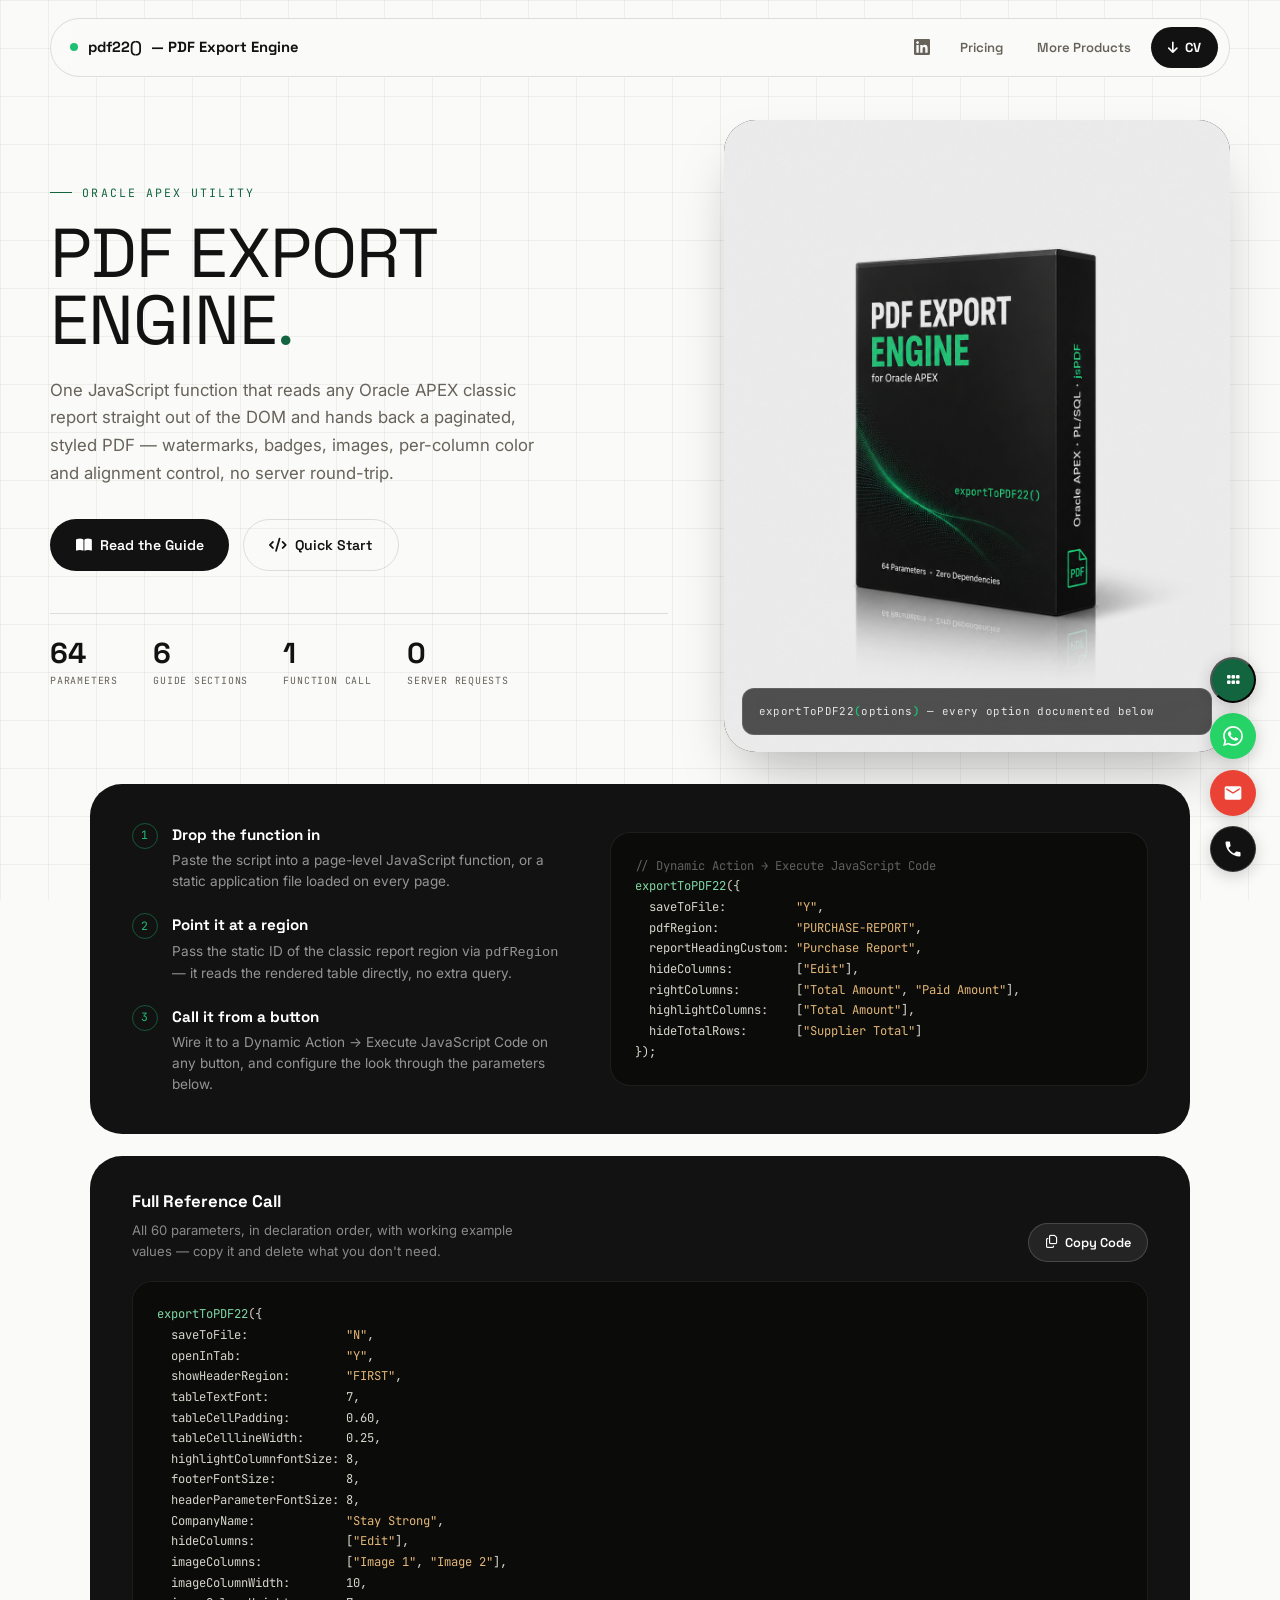
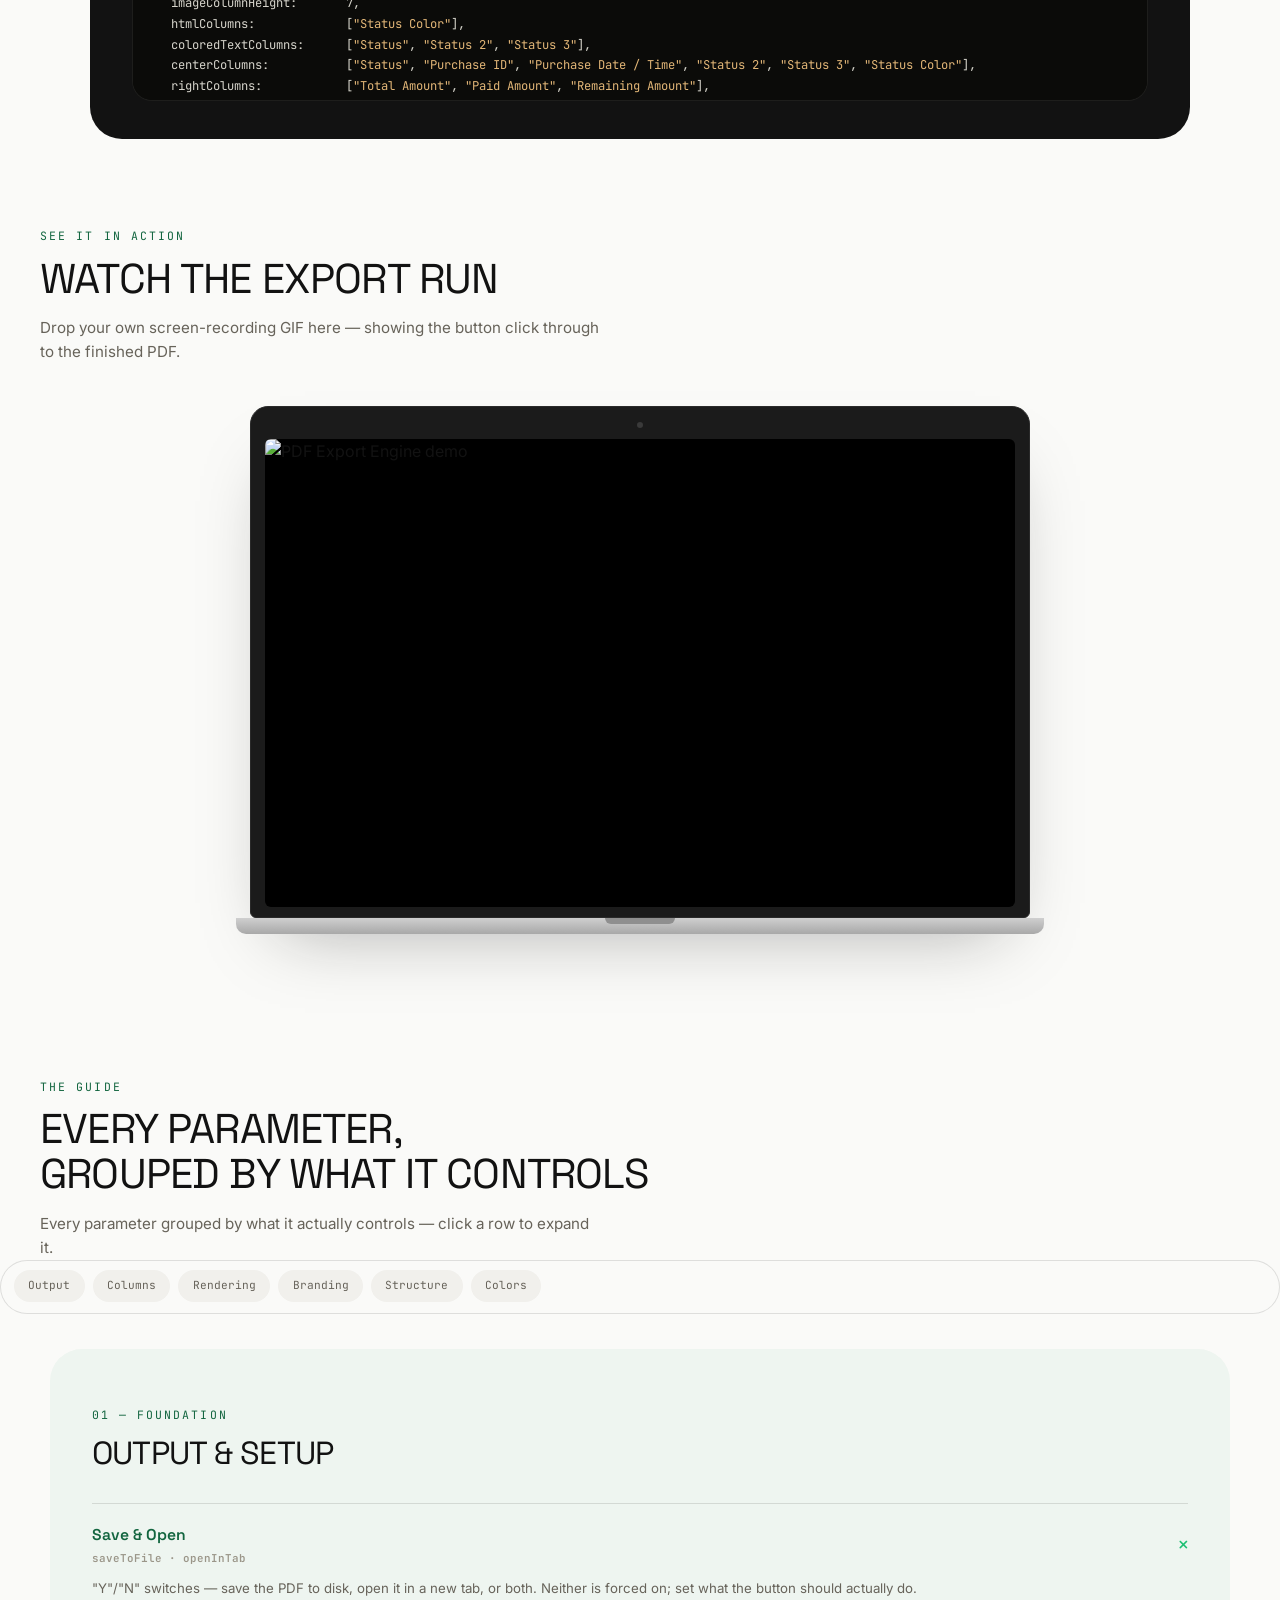
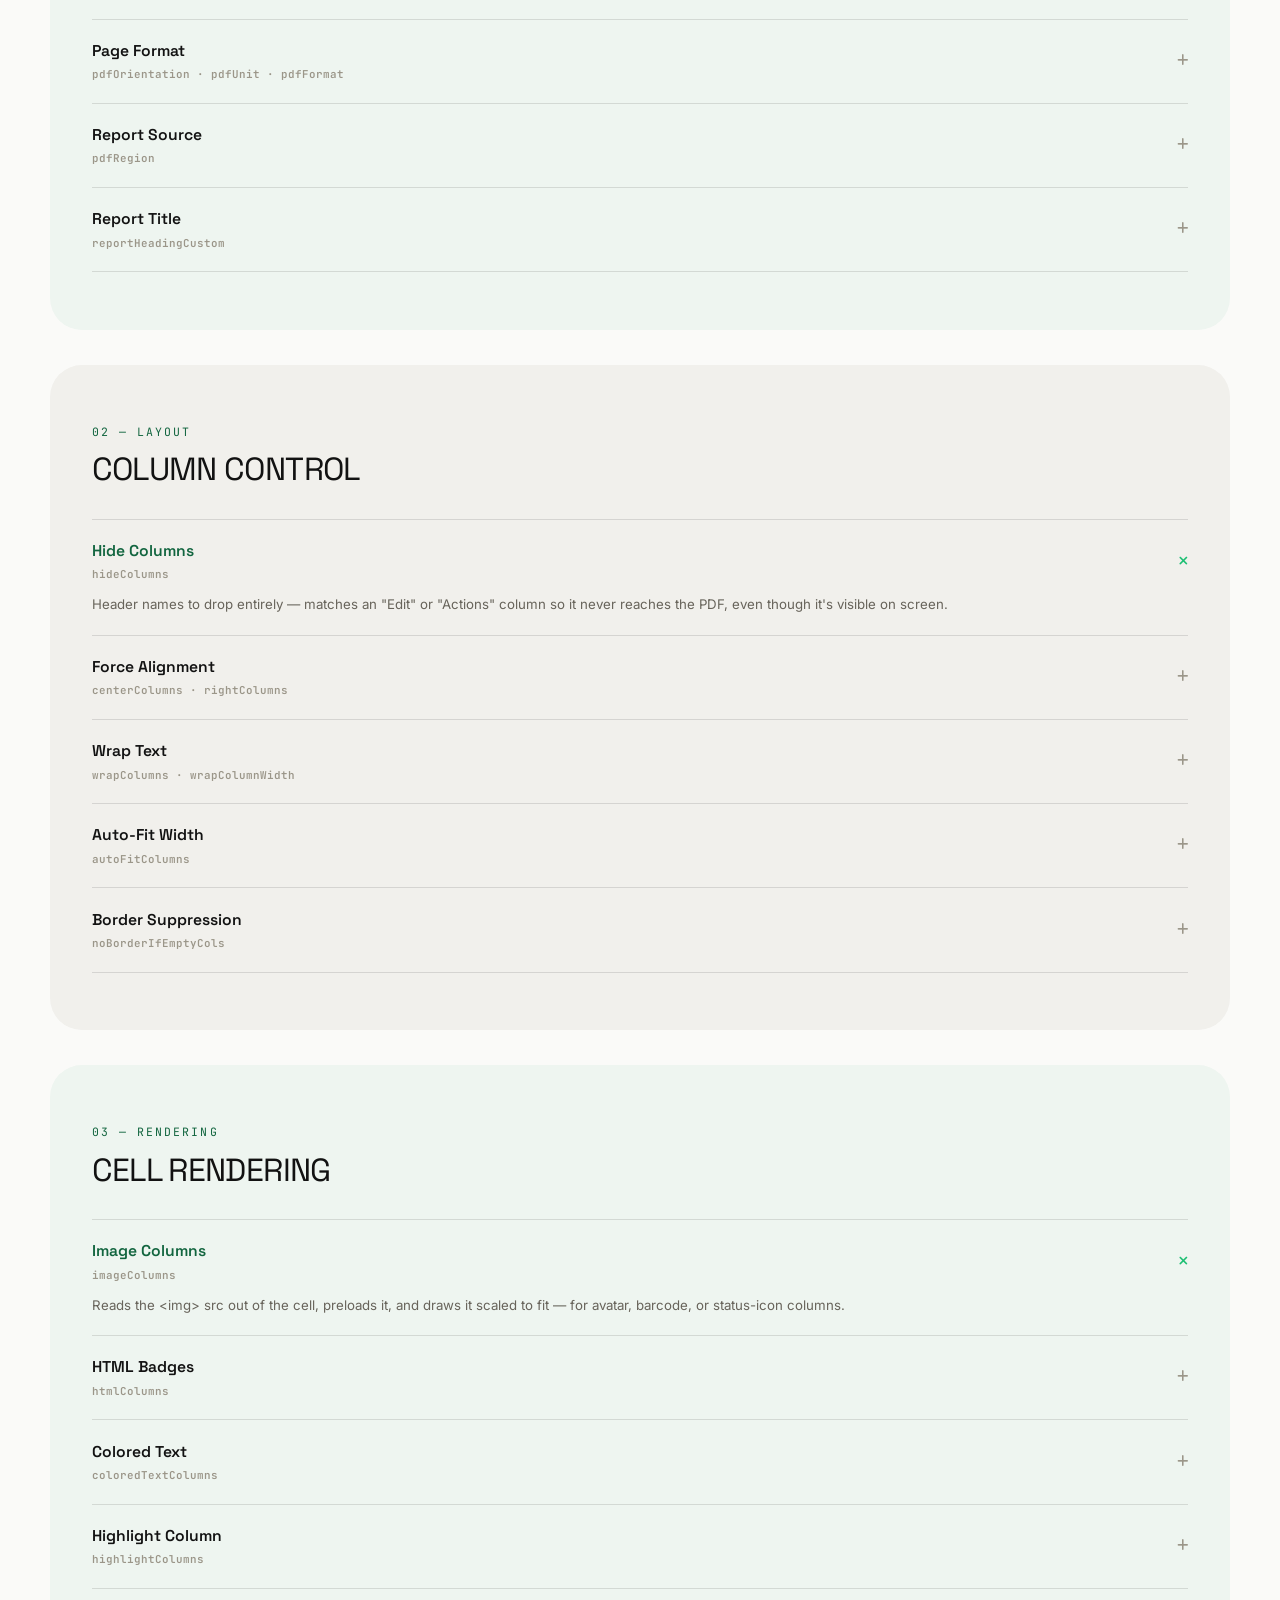
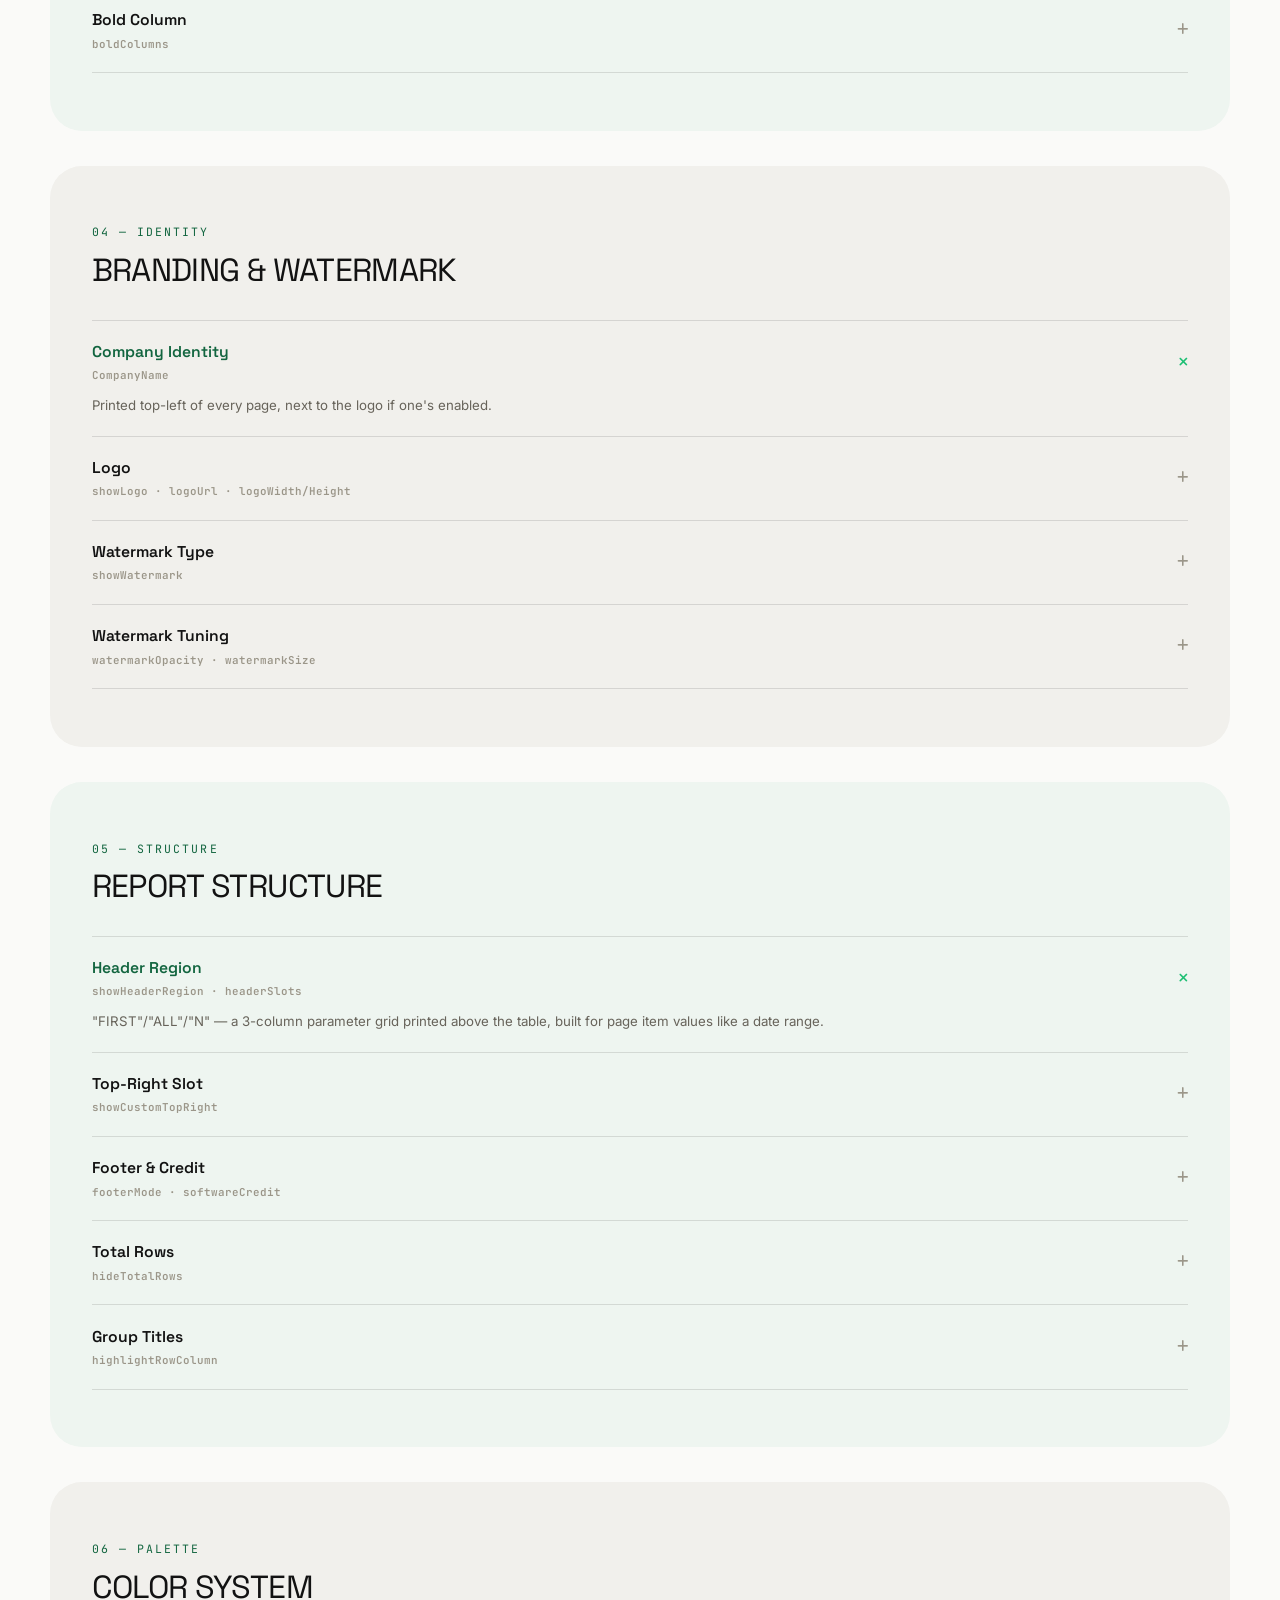
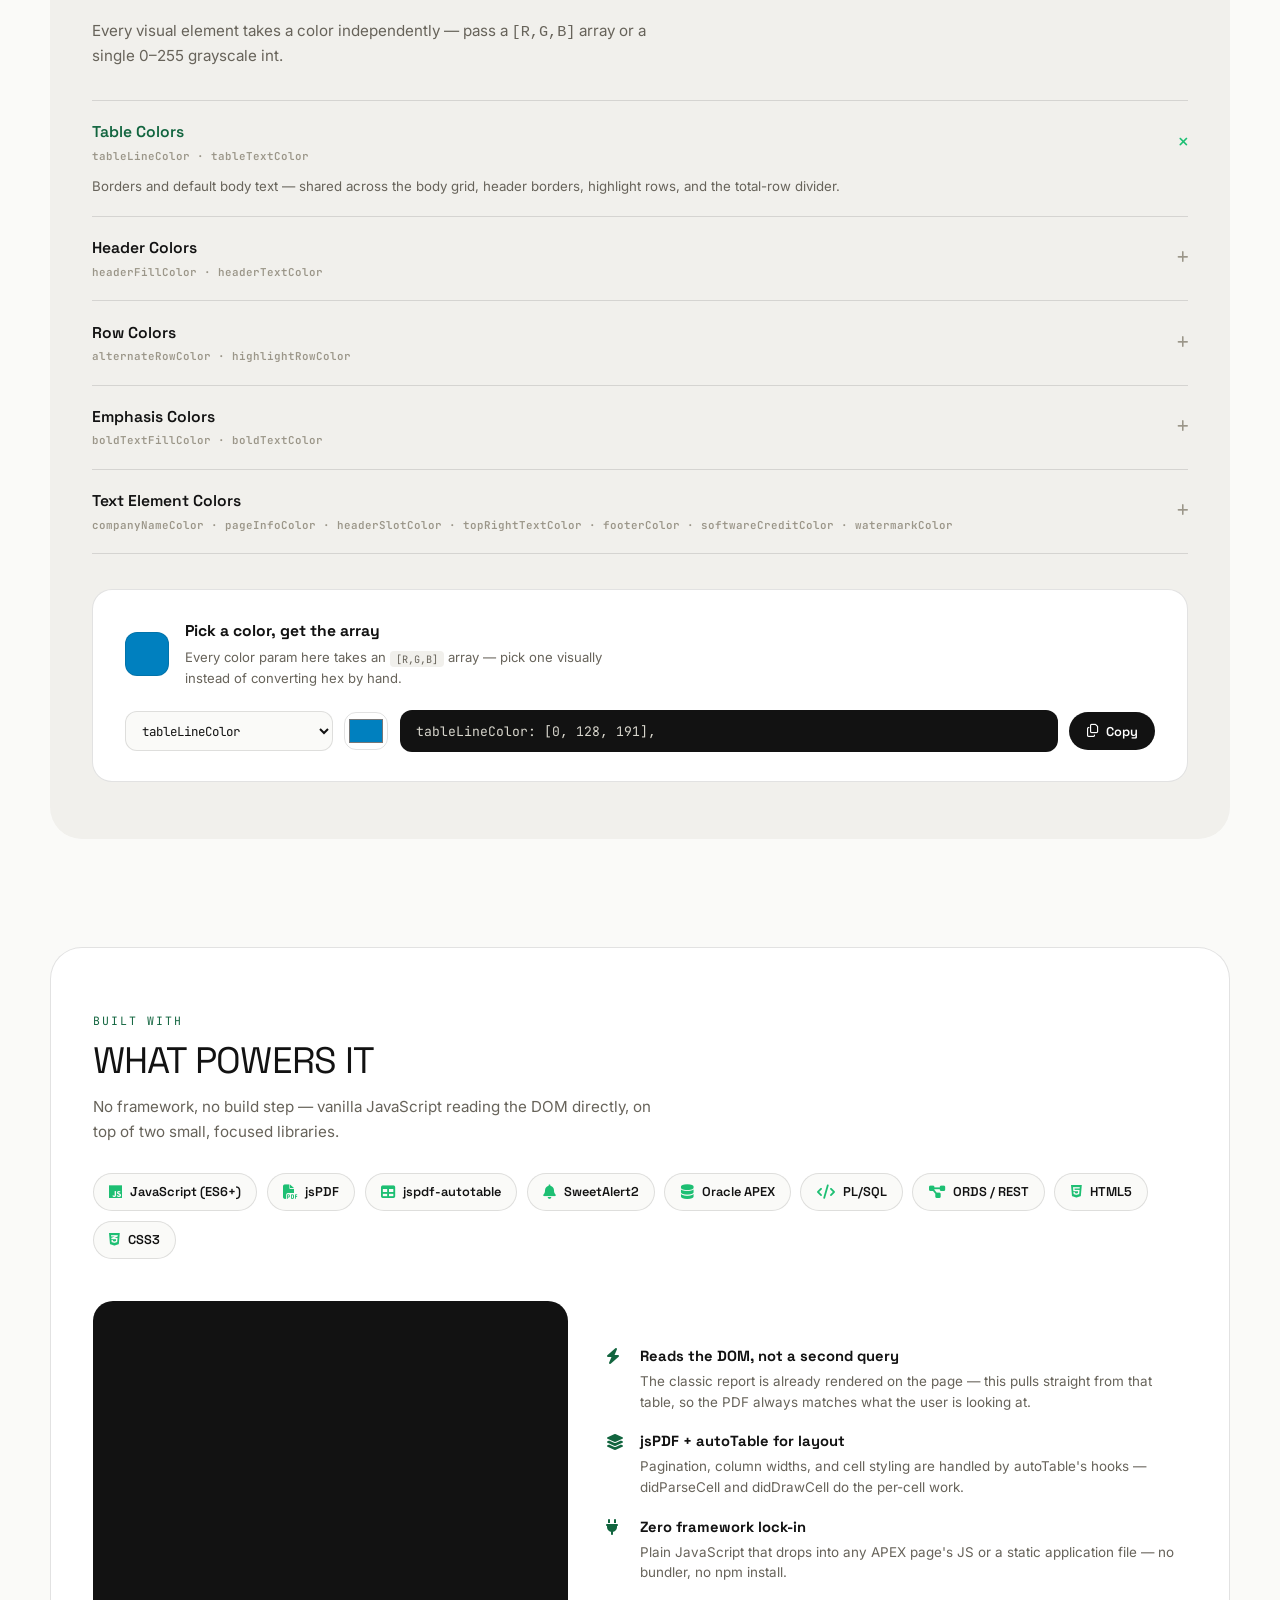
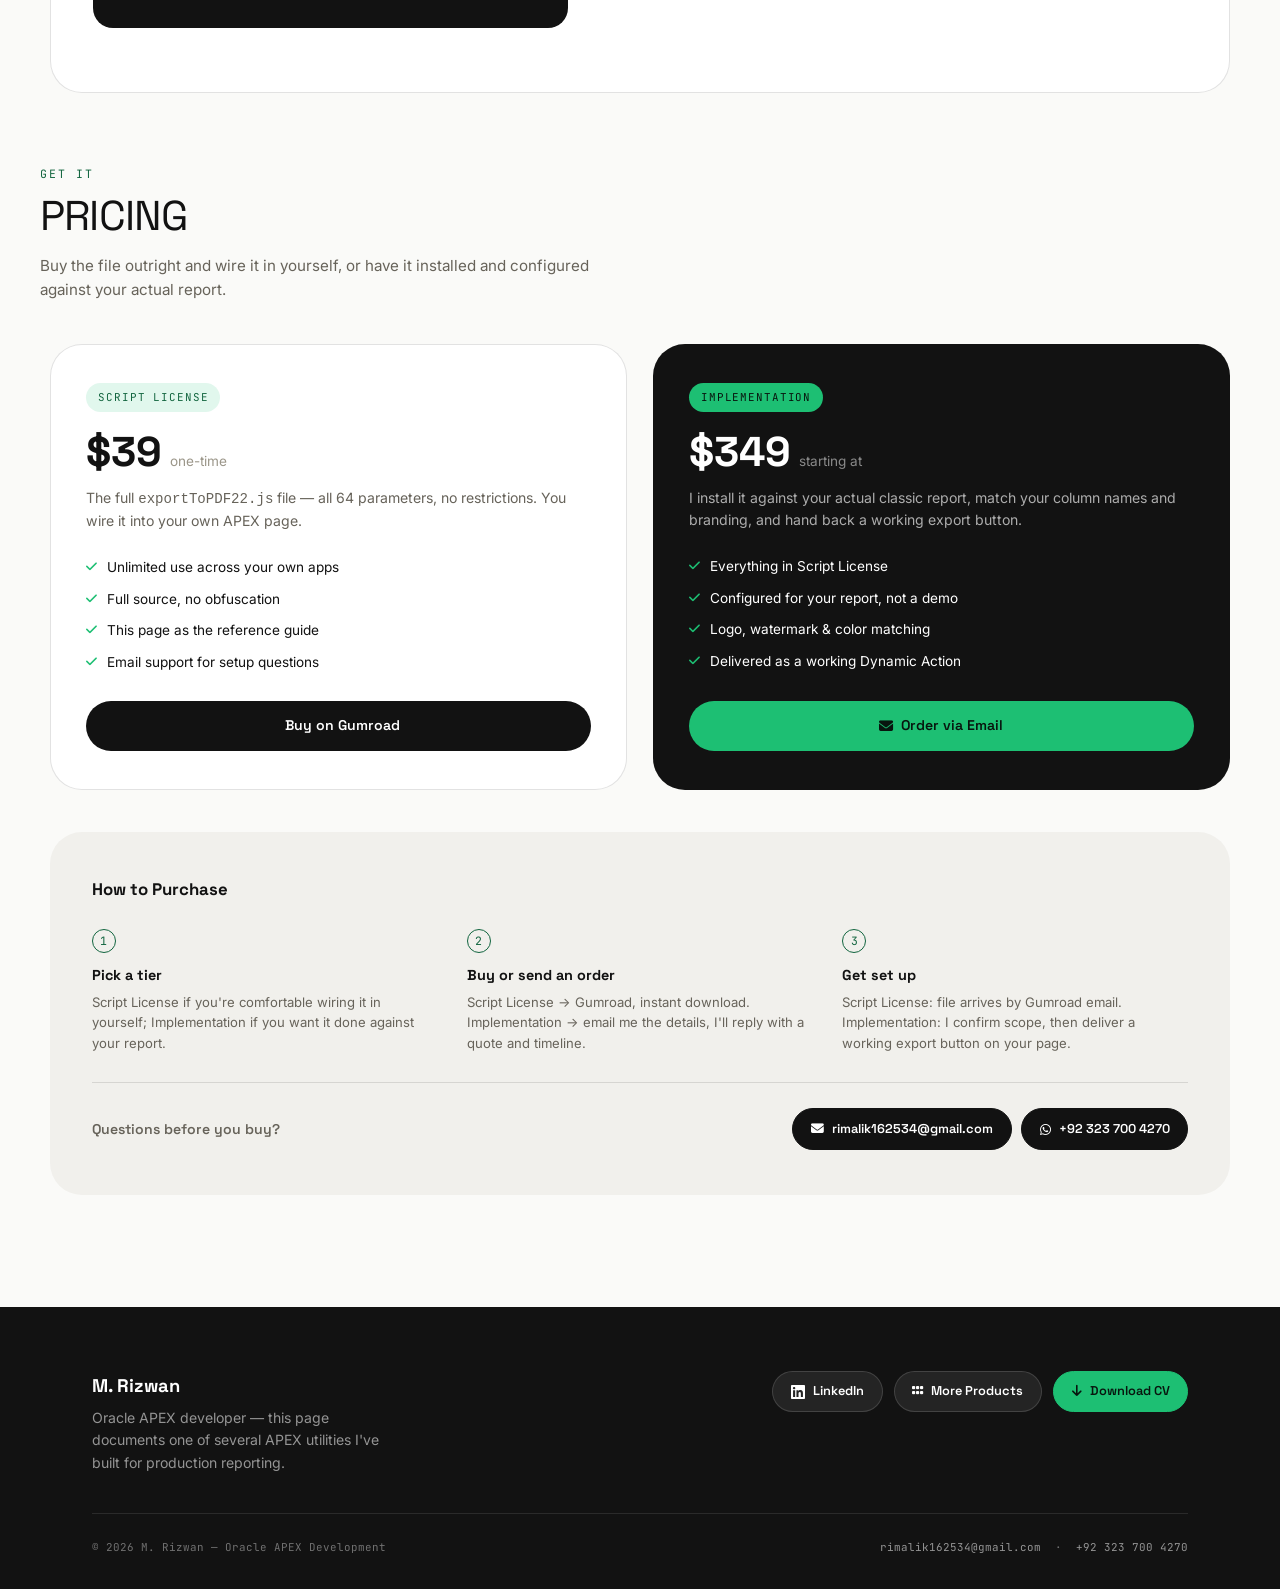
==== commit f103116f: "Update code from download" ====
--- a/index.html
+++ b/index.html
@@ -42,7 +42,7 @@
 a{color:inherit}
 img{max-width:100%;display:block}
 .wrap{max-width:1180px;margin:0 auto;padding:0 2.5rem}
-section{position:relative;z-index:1;padding:4.5rem 7.5rem}
+section{position:relative;z-index:1;padding:4.5rem 2.5rem}
 
 /* ============ TOP BAR (simple — not the full portfolio nav) ============ */
 .topbar{position:fixed;top:0;left:0;right:0;z-index:200;display:flex;justify-content:center;padding:1.1rem 1.5rem;pointer-events:none}
@@ -93,7 +93,7 @@
 .sqn-sub{text-decoration:none;color:var(--ink-faint);font-family:var(--mono);font-size:0.66rem;padding:0.4rem 0.5rem;border-radius:7px;transition:color 0.2s,background 0.2s}
 .sqn-sub:hover{color:var(--ink-soft);background:var(--cream2)}
 .sqn-sub.active{color:var(--green-deep);font-weight:600}
-@media(min-width:1300px){.side-quicknav{display:flex}}
+@media(min-width:1400px){.side-quicknav{display:flex}}
 
 /* Narrower screens (incl. mobile): sticky horizontal pill bar, thumb-scrollable.
    Needs its own background — without one the pills float directly over
@@ -102,7 +102,7 @@
 .jump-bar::-webkit-scrollbar{display:none}
 .jump-bar a{flex-shrink:0;font-family:var(--mono);font-size:0.7rem;color:var(--ink-soft);text-decoration:none;background:var(--cream2);padding:0.45rem 0.9rem;border-radius:var(--r-pill);white-space:nowrap;transition:background 0.2s,color 0.2s}
 .jump-bar a.active{background:var(--dark);color:#fff}
-@media(max-width:1299px){.jump-bar{display:flex;justify-content:flex-start}}
+@media(max-width:1399px){.jump-bar{display:flex;justify-content:flex-start}}
 
 /* At the nav breakpoint, shrink + shift the whole page's content so it
    sits centered in the space actually left over after the fixed nav —
@@ -122,7 +122,6 @@
 .eyebrow::before{content:'';width:22px;height:1px;background:var(--green-deep)}
 .hero-title{font-family:var(--headline);font-weight:400;font-size:clamp(2.6rem,5.4vw,4.4rem);line-height:0.98;letter-spacing:-0.015em;text-transform:uppercase}
 .hero-title em{font-style:normal;color:var(--green-deep)}
-.hero-title .green-text{font-style:normal;color:var(--green-deep)}
 .hero-lede{font-family:var(--body);font-size:1.05rem;color:var(--ink-soft);max-width:46ch;margin-top:1.35rem;line-height:1.65}
 .hero-cta{display:flex;flex-wrap:wrap;gap:0.85rem;margin-top:2rem}
 .btn-primary{display:inline-flex;align-items:center;gap:0.5rem;font-family:var(--display);font-weight:600;font-size:0.88rem;color:#fff;background:var(--dark);padding:0.85rem 1.6rem;border-radius:var(--r-pill);text-decoration:none;border:none;cursor:pointer;transition:background 0.2s,transform 0.2s}
@@ -285,6 +284,22 @@
 .float-btn.ph{background:var(--dark);border:1px solid rgba(255,255,255,0.15);transition-delay:0.15s}
 .float-tooltip{position:absolute;right:54px;background:var(--dark);color:#fff;font-family:var(--mono);font-size:0.65rem;letter-spacing:0.06em;white-space:nowrap;padding:0.3rem 0.7rem;border-radius:6px;opacity:0;pointer-events:none;transition:opacity 0.2s}
 .float-btn:hover .float-tooltip{opacity:1}
+
+/* ============ CROSS-SELL POPUP — hover/click reveals a product card ============ */
+.cs-wrap{position:relative}
+.cs-trigger{background:var(--green-deep);transition-delay:0.2s;position:relative;z-index:2}
+.cs-card{position:absolute;bottom:-170px;right:58px;width:260px;background:#fff;border-radius:var(--r-md);box-shadow:0 24px 55px -18px rgba(18,18,18,0.4);padding:1rem 1rem 1.1rem;opacity:0;visibility:hidden;transform:translateX(10px) scale(0.94);transform-origin:bottom right;transition:opacity 0.22s ease,transform 0.22s ease,visibility 0.22s;z-index:1}
+.cs-wrap:hover .cs-card,
+.cs-wrap.open .cs-card{opacity:1;visibility:visible;transform:translateX(0) scale(1)}
+.cs-close{position:absolute;top:0.55rem;right:0.55rem;width:22px;height:22px;border-radius:50%;background:var(--cream2);border:none;display:flex;align-items:center;justify-content:center;color:var(--ink-soft);cursor:pointer;font-size:0.68rem;transition:background 0.2s}
+.cs-close:hover{background:var(--line)}
+.cs-img{width:100%;height:220px;object-fit:cover;border-radius:9px;margin-bottom:0.75rem;background:var(--dark);display:block}
+.cs-eyebrow{font-family:var(--mono);font-size:0.62rem;letter-spacing:0.1em;text-transform:uppercase;color:var(--green-deep);margin-bottom:0.3rem}
+.cs-title{font-family:var(--display);font-weight:700;font-size:0.92rem;margin-bottom:0.35rem;color:var(--ink)}
+.cs-desc{font-family:var(--body);font-size:0.78rem;color:var(--ink-soft);line-height:1.5;margin-bottom:0.9rem}
+.cs-btn{display:inline-flex;align-items:center;gap:0.4rem;font-family:var(--display);font-weight:600;font-size:0.78rem;color:#fff;background:var(--dark);padding:0.55rem 0.9rem;border-radius:var(--r-pill);text-decoration:none;transition:background 0.2s}
+.cs-btn:hover{background:var(--green-deep)}
+@media(max-width:480px){.cs-card{right:0;bottom:56px;width:min(260px,calc(100vw - 2.5rem))}}
 
 /* ============ REVEAL ============ */
 .reveal{opacity:0;transform:translateY(18px);transition:opacity 0.6s ease,transform 0.6s ease}
@@ -345,7 +360,7 @@
   <div class="hero-grid">
     <div>
       <div class="eyebrow reveal">Oracle APEX Utility</div>
-      <h1 class="hero-title reveal">PDF Export<br><span class="green-text">Engine</span><em>.</em></h1>
+      <h1 class="hero-title reveal">PDF Export<br>Engine<em>.</em></h1>
       <p class="hero-lede reveal">One JavaScript function that reads any Oracle APEX classic report straight out of the DOM and hands back a paginated, styled PDF — watermarks, badges, images, per-column color and alignment control, no server round-trip.</p>
       <div class="hero-cta reveal">
         <a href="#guide" class="btn-primary"><i class="fa-solid fa-book-open"></i> Read the Guide</a>
@@ -775,6 +790,20 @@
 
 <!-- ============ FLOATING CONTACT (unchanged, simple) ============ -->
 <div class="float-contact" id="floatContact">
+  <div class="cs-wrap" id="csWrap">
+    <button class="float-btn cs-trigger" id="csTrigger" type="button" aria-label="More products">
+      <!-- <span class="float-tooltip">More Products</span> -->
+      <i class="fa-solid fa-grip" style="color:#fff;font-size:0.9rem"></i>
+    </button>
+    <div class="cs-card" id="csCard">
+      <button class="cs-close" id="csClose" type="button" aria-label="Close"><i class="fa-solid fa-xmark"></i></button>
+      <img src="image/pdf-engine-pakage.png" alt="Report Formatting Utilities" class="cs-img" loading="lazy">
+      <div class="cs-eyebrow">Also by M. Rizwan</div>
+      <div class="cs-title">Report Formatting Utilities</div>
+      <div class="cs-desc">Four functions for Oracle APEX classic reports — border cleanup, TOTAL row formatting, BGW support, and total-row column control.</div>
+      <a href="report-utils.html" class="cs-btn">View Product <i class="fa-solid fa-arrow-right"></i></a>
+    </div>
+  </div>
   <a href="https://wa.me/923237004270" target="_blank" class="float-btn wa" aria-label="WhatsApp">
     <span class="float-tooltip">WhatsApp</span>
     <svg viewBox="0 0 24 24"><path d="M17.472 14.382c-.297-.149-1.758-.867-2.03-.967-.273-.099-.471-.148-.67.15-.197.297-.767.966-.94 1.164-.173.199-.347.223-.644.075-.297-.15-1.255-.463-2.39-1.475-.883-.788-1.48-1.761-1.653-2.059-.173-.297-.018-.458.13-.606.134-.133.298-.347.446-.52.149-.174.198-.298.298-.497.099-.198.05-.371-.025-.52-.075-.149-.669-1.612-.916-2.207-.242-.579-.487-.5-.669-.51-.173-.008-.371-.01-.57-.01-.198 0-.52.074-.792.372-.272.297-1.04 1.016-1.04 2.479 0 1.462 1.065 2.875 1.213 3.074.149.198 2.096 3.2 5.077 4.487.709.306 1.262.489 1.694.625.712.227 1.36.195 1.871.118.571-.085 1.758-.719 2.006-1.413.248-.694.248-1.289.173-1.413-.074-.124-.272-.198-.57-.347m-5.421 7.403h-.004a9.87 9.87 0 01-5.031-1.378l-.361-.214-3.741.982.998-3.648-.235-.374a9.86 9.86 0 01-1.51-5.26c.001-5.45 4.436-9.884 9.888-9.884 2.64 0 5.122 1.03 6.988 2.898a9.825 9.825 0 012.893 6.994c-.003 5.45-4.437 9.884-9.885 9.884m8.413-18.297A11.815 11.815 0 0012.05 0C5.495 0 .16 5.335.157 11.892c0 2.096.547 4.142 1.588 5.945L.057 24l6.305-1.654a11.882 11.882 0 005.683 1.448h.005c6.554 0 11.89-5.335 11.893-11.893a11.821 11.821 0 00-3.48-8.413z"/></svg>
@@ -884,6 +913,29 @@
   });
 });
 
+// Cross-sell popup — hover works on desktop via CSS; click-toggle covers
+// touch devices where :hover doesn't apply
+(function(){
+  const wrap     = document.getElementById('csWrap');
+  const trigger  = document.getElementById('csTrigger');
+  const closeBtn = document.getElementById('csClose');
+  if (!wrap || !trigger) return;
+
+  trigger.addEventListener('click', (e) => {
+    e.stopPropagation();
+    wrap.classList.toggle('open');
+  });
+  if (closeBtn) {
+    closeBtn.addEventListener('click', (e) => {
+      e.stopPropagation();
+      wrap.classList.remove('open');
+    });
+  }
+  document.addEventListener('click', (e) => {
+    if (!wrap.contains(e.target)) wrap.classList.remove('open');
+  });
+})();
+
 // Scroll reveal
 const revealObs = new IntersectionObserver((entries) => {
   entries.forEach(e => {
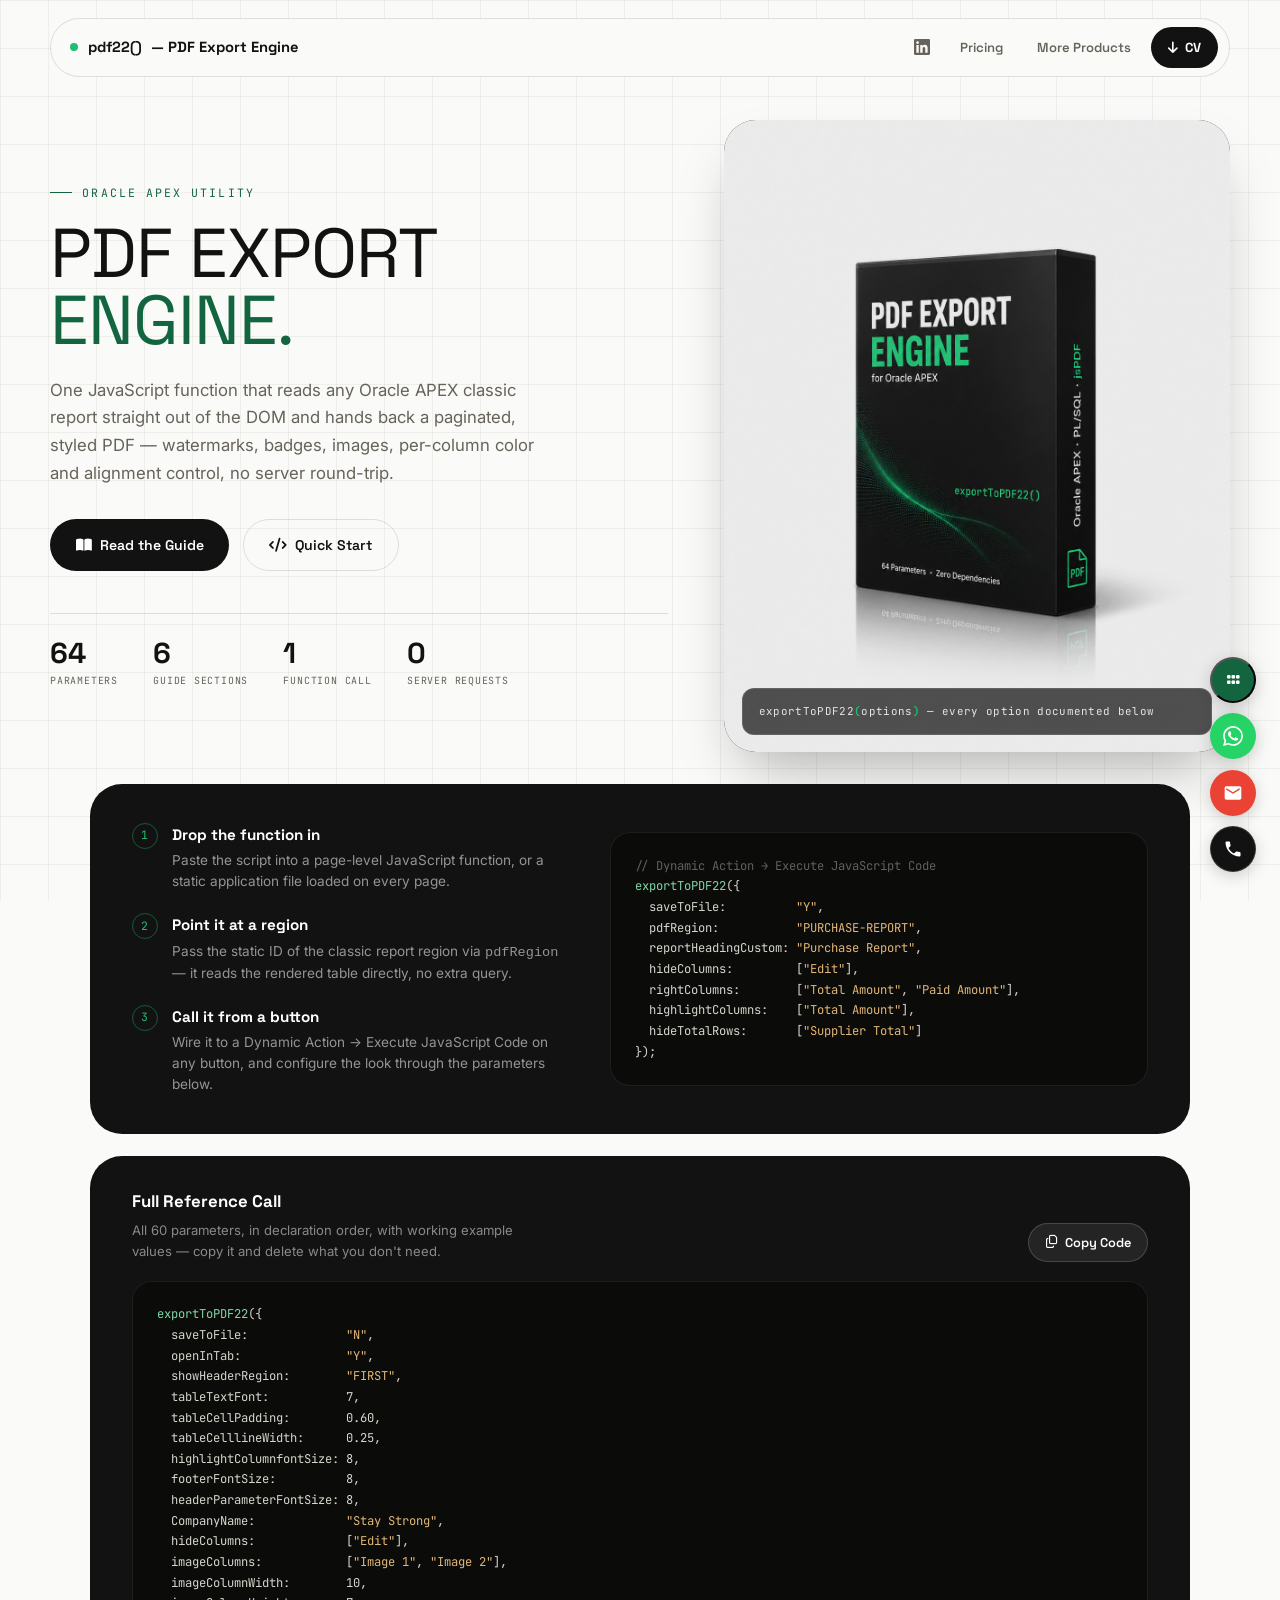
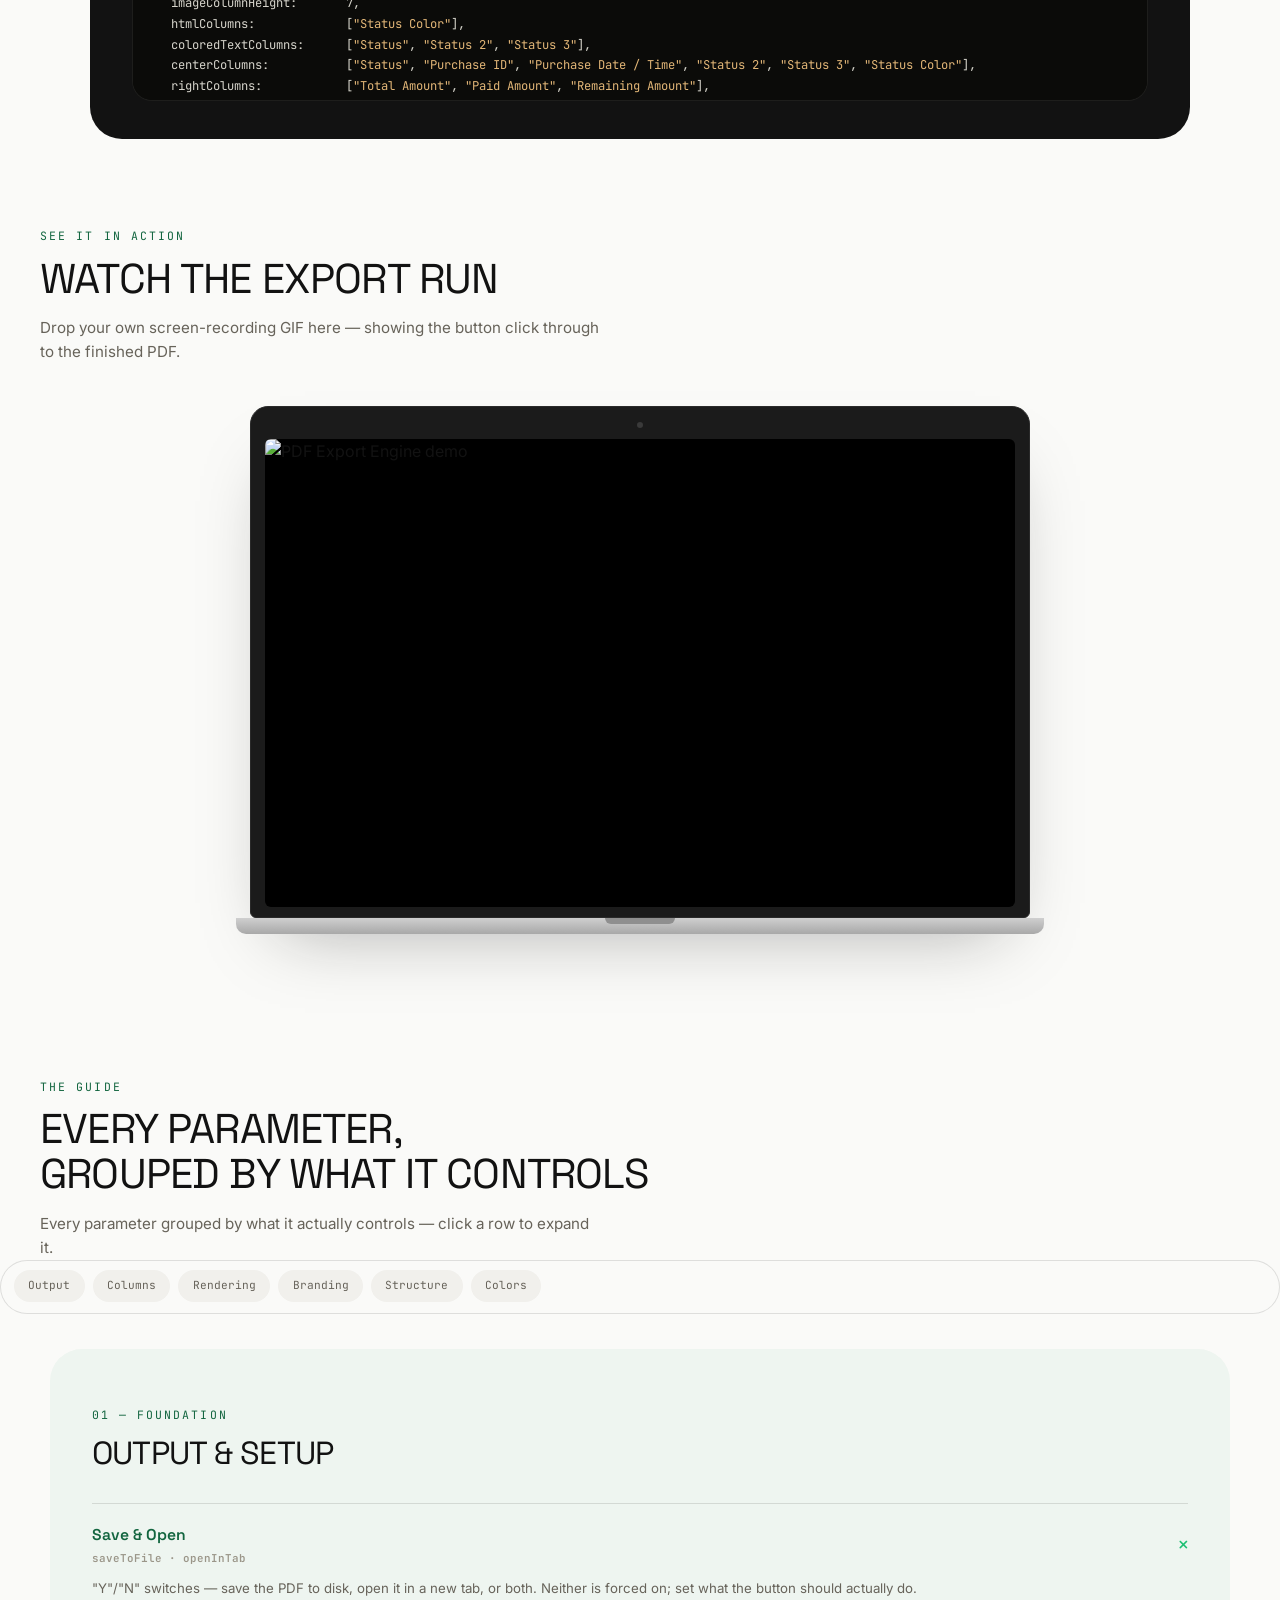
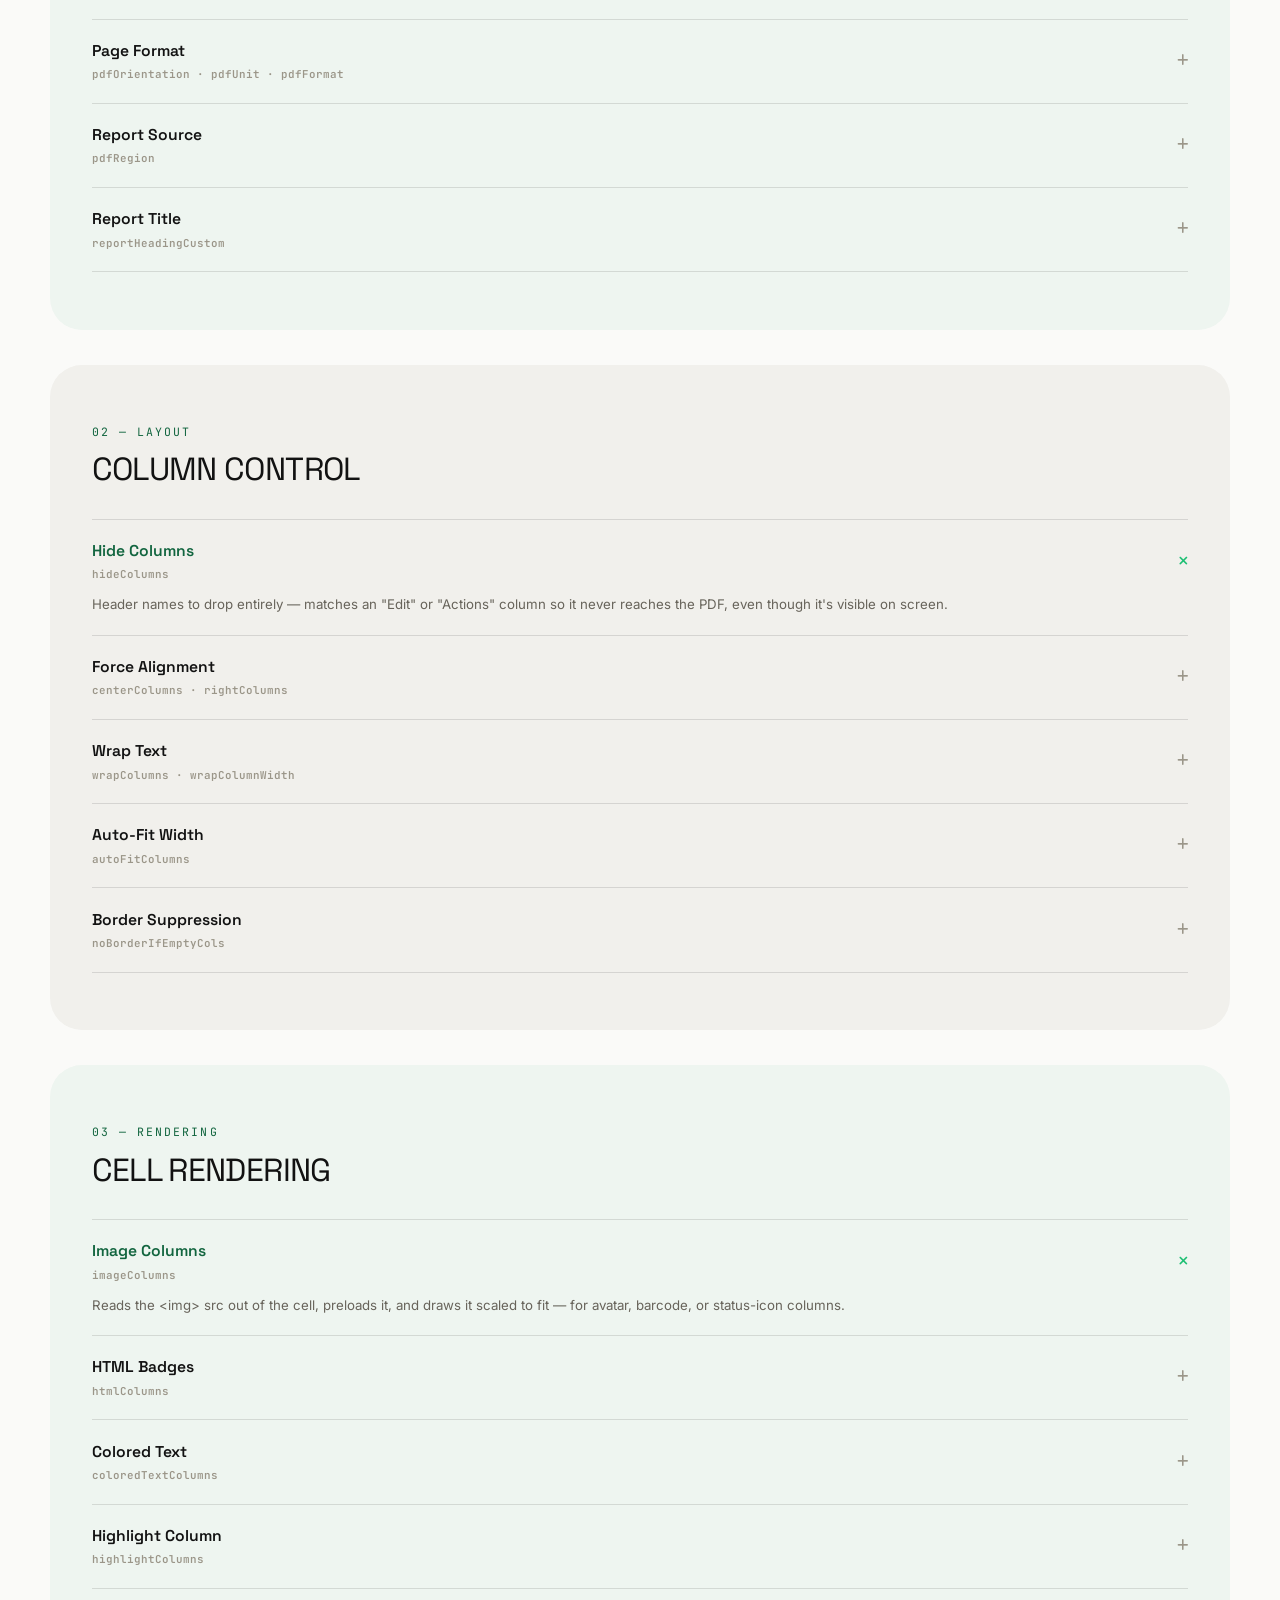
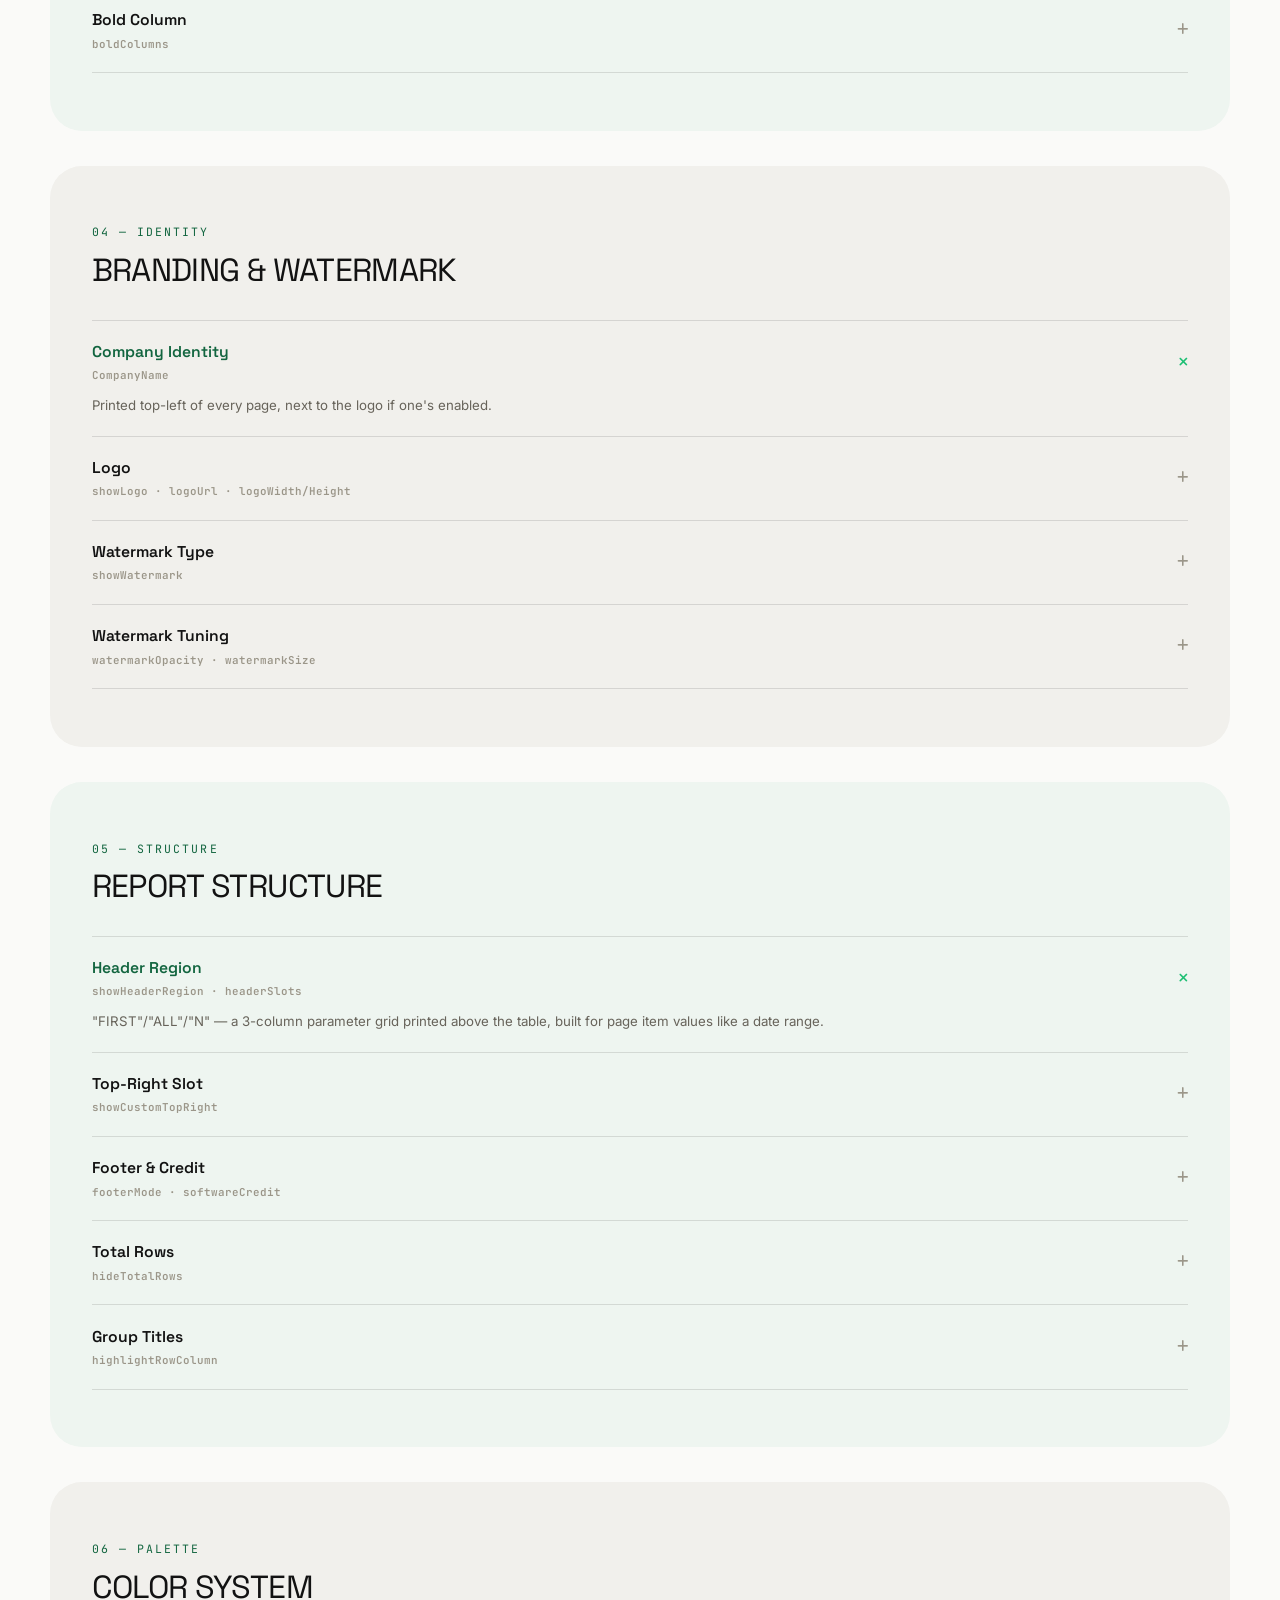
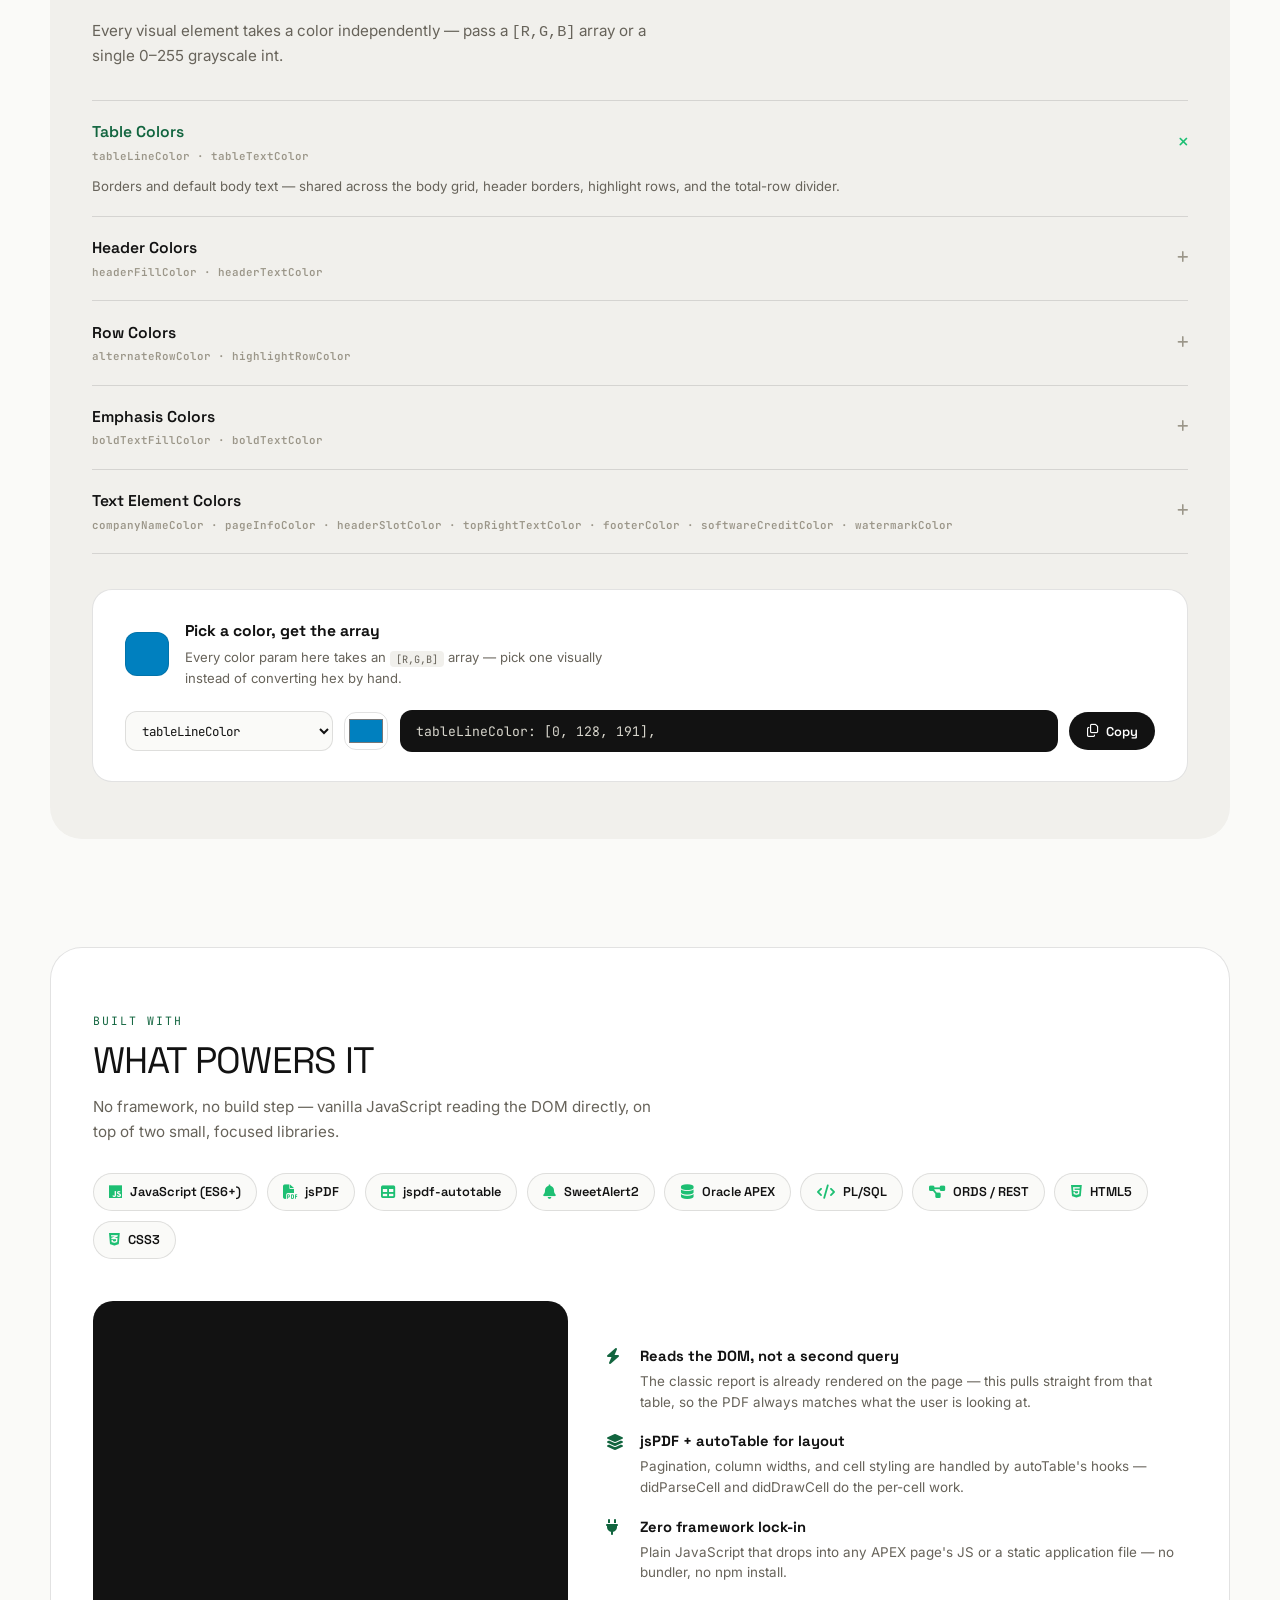
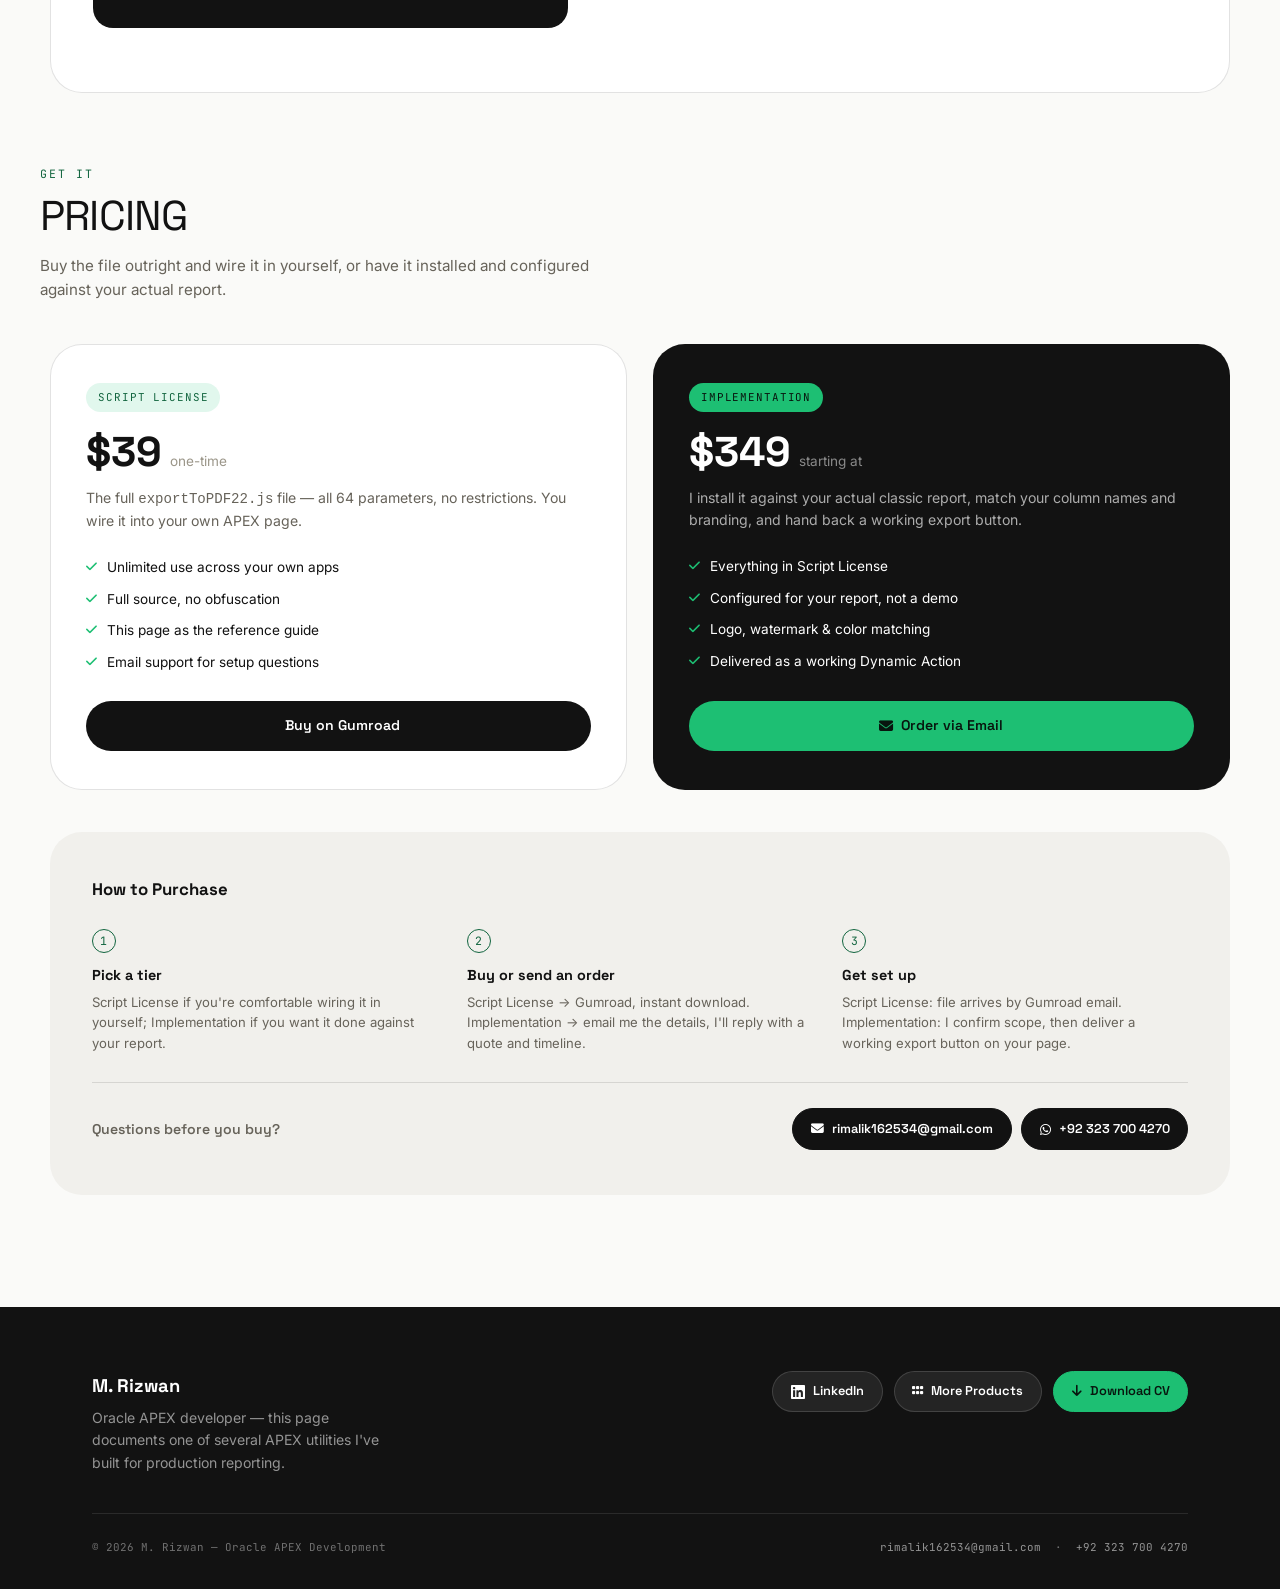
==== commit ca547215: "Update code from download" ====
--- a/index.html
+++ b/index.html
@@ -122,6 +122,7 @@
 .eyebrow::before{content:'';width:22px;height:1px;background:var(--green-deep)}
 .hero-title{font-family:var(--headline);font-weight:400;font-size:clamp(2.6rem,5.4vw,4.4rem);line-height:0.98;letter-spacing:-0.015em;text-transform:uppercase}
 .hero-title em{font-style:normal;color:var(--green-deep)}
+.hero-title .green-text{font-style:normal;color:var(--green-deep)}
 .hero-lede{font-family:var(--body);font-size:1.05rem;color:var(--ink-soft);max-width:46ch;margin-top:1.35rem;line-height:1.65}
 .hero-cta{display:flex;flex-wrap:wrap;gap:0.85rem;margin-top:2rem}
 .btn-primary{display:inline-flex;align-items:center;gap:0.5rem;font-family:var(--display);font-weight:600;font-size:0.88rem;color:#fff;background:var(--dark);padding:0.85rem 1.6rem;border-radius:var(--r-pill);text-decoration:none;border:none;cursor:pointer;transition:background 0.2s,transform 0.2s}
@@ -360,7 +361,7 @@
   <div class="hero-grid">
     <div>
       <div class="eyebrow reveal">Oracle APEX Utility</div>
-      <h1 class="hero-title reveal">PDF Export<br>Engine<em>.</em></h1>
+      <h1 class="hero-title reveal">PDF Export<br><span class="green-text">Engine</span><em>.</em></h1>
       <p class="hero-lede reveal">One JavaScript function that reads any Oracle APEX classic report straight out of the DOM and hands back a paginated, styled PDF — watermarks, badges, images, per-column color and alignment control, no server round-trip.</p>
       <div class="hero-cta reveal">
         <a href="#guide" class="btn-primary"><i class="fa-solid fa-book-open"></i> Read the Guide</a>
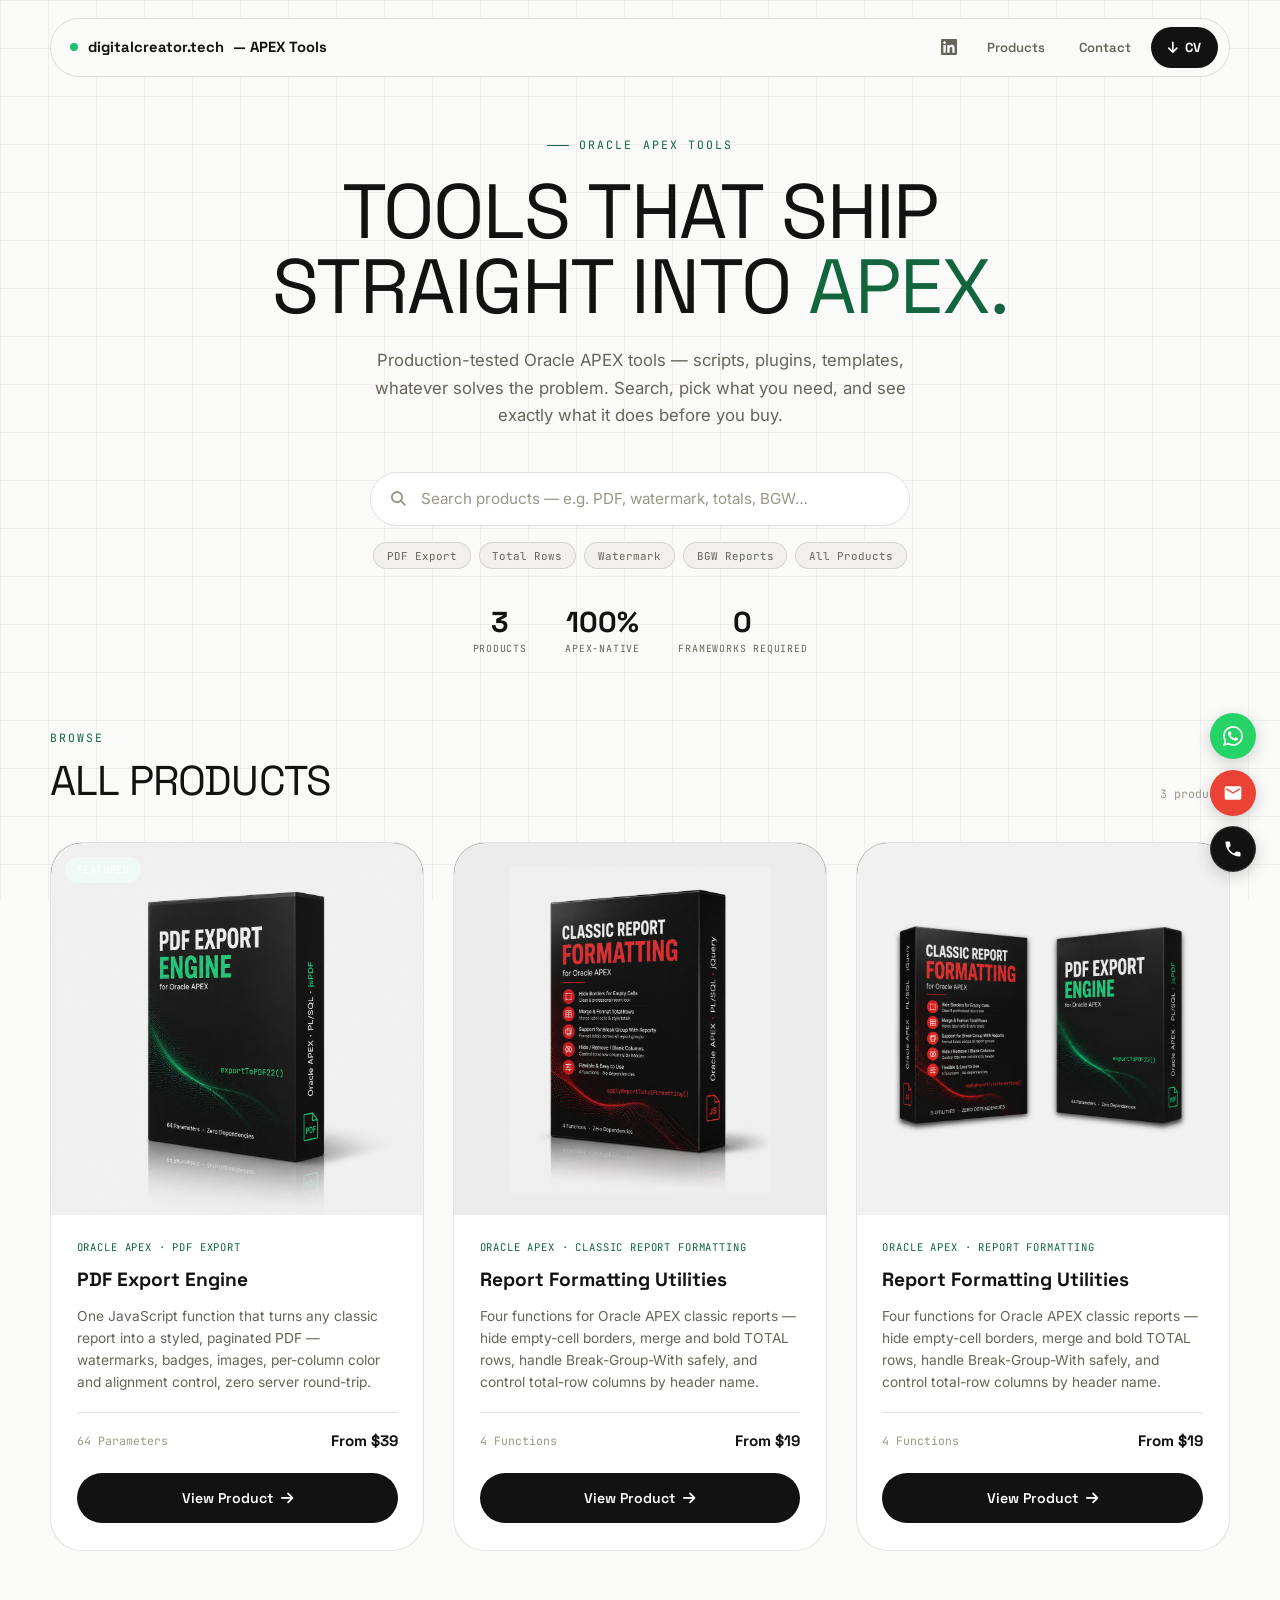
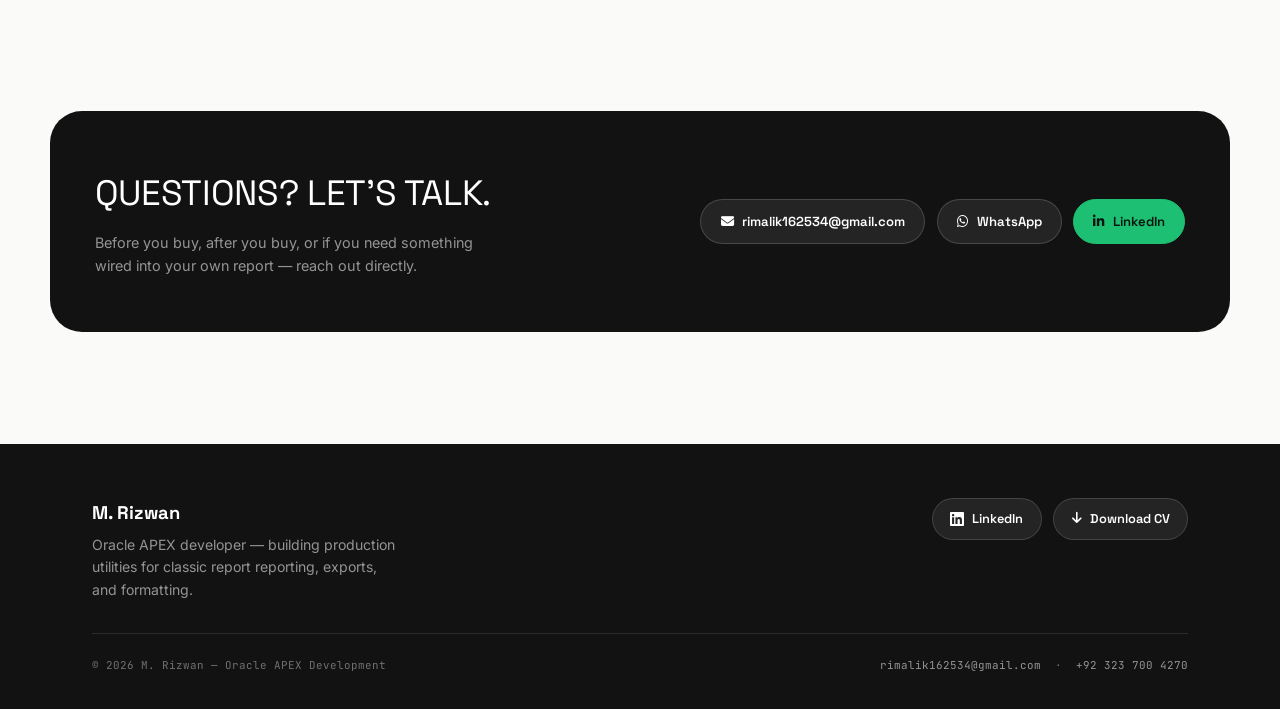
==== commit bf6b3f5e: "Update code from download" ====
--- a/index.html
+++ b/index.html
@@ -3,8 +3,8 @@
 <head>
 <meta charset="UTF-8">
 <meta name="viewport" content="width=device-width, initial-scale=1.0">
-<title>PDF Export Engine — Oracle APEX Classic Report → PDF | M. Rizwan</title>
-<meta name="description" content="A single JavaScript function that turns any Oracle APEX classic report into a styled, paginated PDF — 64 parameters, zero server round-trip.">
+<title>Digital Creator — Oracle APEX Tools &amp; Utilities by M. Rizwan</title>
+<meta name="description" content="Production-ready Oracle APEX utilities — PDF export, report formatting, and more. Browse, search, and buy the exact tool you need.">
 <link rel="preconnect" href="https://fonts.googleapis.com">
 <link rel="preconnect" href="https://fonts.gstatic.com" crossorigin>
 <link href="https://fonts.googleapis.com/css2?family=Space+Grotesk:wght@400;500;600;700&family=Inter:wght@300;400;500;600;700&family=JetBrains+Mono:wght@400;500;600&display=swap" rel="stylesheet">
@@ -44,7 +44,7 @@
 .wrap{max-width:1180px;margin:0 auto;padding:0 2.5rem}
 section{position:relative;z-index:1;padding:4.5rem 2.5rem}
 
-/* ============ TOP BAR (simple — not the full portfolio nav) ============ */
+/* ============ TOP BAR ============ */
 .topbar{position:fixed;top:0;left:0;right:0;z-index:200;display:flex;justify-content:center;padding:1.1rem 1.5rem;pointer-events:none}
 .topbar-inner{pointer-events:auto;width:100%;max-width:1180px;display:flex;align-items:center;justify-content:space-between;background:rgba(250,250,248,0.82);backdrop-filter:blur(10px);border:1px solid var(--line);border-radius:var(--r-pill);padding:0.55rem 0.7rem 0.55rem 1.2rem}
 .tb-mark{display:flex;align-items:center;gap:0.6rem;font-family:var(--display);font-weight:700;font-size:0.92rem;text-decoration:none;color:var(--ink)}
@@ -60,217 +60,79 @@
 .tb-cv:hover{background:var(--green-deep)}
 @media(max-width:640px){.tb-more{display:none}.tb-mark span.full{display:none}}
 
-/* ============ QUICK ACCESS NAV ============ */
-/* Wide screens: fixed card with main tabs (Home / Function Call / Guide /
-   Pricing). Guide expands into its 6 sub-sections, indented with a
-   connector line. A rounded RECTANGLE (--r-md), not --r-pill — a pill
-   radius on a tall multi-row list becomes a stadium/oval that overlaps
-   surrounding content, which is what the previous version did. */
-.side-quicknav{position:fixed;top:50%;left:0.85rem;transform:translateY(-50%);z-index:150;display:none;flex-direction:column;width:195px;background:rgba(250,250,248,0.8);backdrop-filter:blur(10px);border:1px solid var(--line);border-radius:var(--r-md);padding:0.4rem;box-shadow:0 24px 48px -28px rgba(18,18,18,0.22);opacity:1;pointer-events:auto;transition:opacity 0.3s ease,transform 0.3s ease,width 0.25s ease,padding 0.25s ease}
-.side-quicknav.nav-hidden{opacity:0;pointer-events:none;transform:translateY(-50%) translateX(-14px)}
-
-/* Collapse toggle — expanded (default): full labels, as before.
-   Collapsed: main tabs shrink to icon-only, Guide's sub-items shrink to
-   a two-digit number only. Links stay real <a href> elements either way,
-   so clicking still navigates regardless of collapsed state. */
-.sqn-toggle{display:flex;align-items:center;justify-content:center;width:100%;background:none;border:none;border-bottom:1px solid var(--line);color:var(--ink-soft);font-size:0.82rem;padding:0.5rem 0;margin-bottom:0.3rem;cursor:pointer;transition:color 0.2s,background 0.2s}
-.sqn-toggle:hover{color:var(--ink);background:var(--cream2);border-radius:8px 8px 0 0}
-.sqn-num{display:none;font-family:var(--mono);font-size:0.68rem;color:var(--ink-faint)}
-.side-quicknav.collapsed{width:52px;padding:0.4rem 0.25rem}
-.side-quicknav.collapsed .sqn-main{justify-content:center;padding:0.6rem 0.3rem}
-.side-quicknav.collapsed .sqn-main .sqn-text{display:none}
-.side-quicknav.collapsed .sqn-sub-list{margin-left:0;padding-left:0;border-left:none;align-items:center}
-.side-quicknav.collapsed .sqn-sub{display:flex;justify-content:center;padding:0.4rem 0}
-.side-quicknav.collapsed .sqn-sub .sqn-text{display:none}
-.side-quicknav.collapsed .sqn-sub .sqn-num{display:block}
-.side-quicknav.collapsed .sqn-sub.active .sqn-num{color:var(--green-deep)}
-.sqn-main{display:flex;align-items:center;gap:0.65rem;text-decoration:none;color:var(--ink);font-family:var(--display);font-weight:600;font-size:0.8rem;padding:0.6rem 0.65rem;border-radius:10px;transition:background 0.2s,color 0.2s}
-.sqn-main:hover{background:var(--cream2)}
-.sqn-main.active{background:var(--green-dim);color:var(--green-deep)}
-.sqn-main i{width:14px;text-align:center;font-size:0.78rem;color:var(--ink-faint);transition:color 0.2s}
-.sqn-main.active i{color:var(--green-deep)}
-.sqn-sub-list{display:flex;flex-direction:column;margin:0.1rem 0 0.3rem 1.5rem;padding-left:0.75rem;border-left:1.5px solid var(--line);gap:0.05rem}
-.sqn-sub{text-decoration:none;color:var(--ink-faint);font-family:var(--mono);font-size:0.66rem;padding:0.4rem 0.5rem;border-radius:7px;transition:color 0.2s,background 0.2s}
-.sqn-sub:hover{color:var(--ink-soft);background:var(--cream2)}
-.sqn-sub.active{color:var(--green-deep);font-weight:600}
-@media(min-width:1400px){.side-quicknav{display:flex}}
-
-/* Narrower screens (incl. mobile): sticky horizontal pill bar, thumb-scrollable.
-   Needs its own background — without one the pills float directly over
-   whatever content is beneath as you scroll, which read as broken/overlapping. */
-.jump-bar{display:none;position:sticky;top:92px;z-index:140;gap:0.5rem;background:rgba(250,250,248,0.94);backdrop-filter:blur(8px);border:1px solid var(--line);border-radius:var(--r-pill);padding:0.6rem 0.8rem;margin:0 0 1rem;overflow-x:auto;-ms-overflow-style:none;scrollbar-width:none}
-.jump-bar::-webkit-scrollbar{display:none}
-.jump-bar a{flex-shrink:0;font-family:var(--mono);font-size:0.7rem;color:var(--ink-soft);text-decoration:none;background:var(--cream2);padding:0.45rem 0.9rem;border-radius:var(--r-pill);white-space:nowrap;transition:background 0.2s,color 0.2s}
-.jump-bar a.active{background:var(--dark);color:#fff}
-@media(max-width:1399px){.jump-bar{display:flex;justify-content:flex-start}}
-
-/* At the nav breakpoint, shrink + shift the whole page's content so it
-   sits centered in the space actually left over after the fixed nav —
-   without this, content keeps its old 1180px centering and either
-   overlaps the nav or leaves the page looking off-center next to it. */
-/* .page-shell wrapper stays for structural convenience but no longer
-   shifts or shrinks anything — the side nav floats OVER the page now,
-   the same way the floating contact widget does, instead of reserving
-   layout space and pushing content around. */
-
-.guide-block, #top, #quickstart, #pricing{scroll-margin-top:110px}
-
-/* ============ HERO — product name left, image right ============ */
-.hero{padding:7.5rem 2.5rem 2rem}
-.hero-grid{max-width:1180px;margin:0 auto;display:grid;grid-template-columns:1.1fr 0.9fr;gap:3.5rem;align-items:center}
-.eyebrow{display:flex;align-items:center;gap:0.65rem;font-family:var(--mono);font-size:0.72rem;letter-spacing:0.18em;text-transform:uppercase;color:var(--green-deep);margin-bottom:1.1rem}
+/* ============ HERO + SEARCH ============ */
+.hero{padding:8rem 2.5rem 3rem;text-align:center}
+.eyebrow{display:inline-flex;align-items:center;gap:0.65rem;font-family:var(--mono);font-size:0.72rem;letter-spacing:0.18em;text-transform:uppercase;color:var(--green-deep);margin-bottom:1.2rem}
 .eyebrow::before{content:'';width:22px;height:1px;background:var(--green-deep)}
-.hero-title{font-family:var(--headline);font-weight:400;font-size:clamp(2.6rem,5.4vw,4.4rem);line-height:0.98;letter-spacing:-0.015em;text-transform:uppercase}
+.hero-title{font-family:var(--headline);font-weight:400;font-size:clamp(2.6rem,6vw,4.8rem);line-height:0.98;letter-spacing:-0.015em;text-transform:uppercase;max-width:900px;margin:0 auto}
 .hero-title em{font-style:normal;color:var(--green-deep)}
-.hero-title .green-text{font-style:normal;color:var(--green-deep)}
-.hero-lede{font-family:var(--body);font-size:1.05rem;color:var(--ink-soft);max-width:46ch;margin-top:1.35rem;line-height:1.65}
-.hero-cta{display:flex;flex-wrap:wrap;gap:0.85rem;margin-top:2rem}
-.btn-primary{display:inline-flex;align-items:center;gap:0.5rem;font-family:var(--display);font-weight:600;font-size:0.88rem;color:#fff;background:var(--dark);padding:0.85rem 1.6rem;border-radius:var(--r-pill);text-decoration:none;border:none;cursor:pointer;transition:background 0.2s,transform 0.2s}
-.btn-primary:hover{background:var(--green-deep);transform:translateY(-2px)}
-.btn-outline{display:inline-flex;align-items:center;gap:0.5rem;font-family:var(--display);font-weight:600;font-size:0.88rem;color:var(--ink);background:transparent;padding:0.85rem 1.6rem;border-radius:var(--r-pill);text-decoration:none;border:1.5px solid var(--line);transition:border-color 0.2s,transform 0.2s}
-.btn-outline:hover{border-color:var(--ink);transform:translateY(-2px)}
-.hero-stats{display:flex;gap:2.2rem;margin-top:2.6rem;padding-top:1.6rem;border-top:1px solid var(--line)}
+.hero-lede{font-family:var(--body);font-size:1.05rem;color:var(--ink-soft);max-width:52ch;margin:1.4rem auto 0;line-height:1.65}
+.hero-stats{display:flex;justify-content:center;gap:2.4rem;margin-top:2.4rem;flex-wrap:wrap}
 .stat-number{font-family:var(--display);font-size:1.8rem;font-weight:700;line-height:1}
 .stat-label{font-family:var(--mono);font-size:0.62rem;color:var(--ink-soft);letter-spacing:0.08em;text-transform:uppercase;margin-top:0.3rem}
-.hero-media{position:relative;border-radius:var(--r-lg);overflow:hidden;background:var(--dark);aspect-ratio:4/5;box-shadow:0 30px 60px -20px rgba(18,18,18,0.35)}
-.hero-media img{width:100%;height:100%;object-fit:cover;opacity:0.92}
-.hero-media-tag{position:absolute;left:1.1rem;bottom:1.1rem;right:1.1rem;background:rgba(18,18,18,0.72);backdrop-filter:blur(6px);border:1px solid rgba(255,255,255,0.12);border-radius:var(--r-sm);padding:0.85rem 1rem;font-family:var(--mono);font-size:0.68rem;color:rgba(255,255,255,0.85);letter-spacing:0.03em}
-.hero-media-tag b{color:var(--green);font-weight:600}
-@media(max-width:900px){.hero-grid{grid-template-columns:1fr}.hero-media{max-width:420px;margin:0 auto;order:-1}.hero-stats{flex-wrap:wrap;gap:1.6rem}}
+
+.search-wrap{position:relative;max-width:540px;margin:2.6rem auto 0}
+.search-icon{position:absolute;left:1.3rem;top:50%;transform:translateY(-50%);color:var(--ink-faint);font-size:0.92rem;pointer-events:none}
+.search-input{width:100%;font-family:var(--body);font-size:0.95rem;padding:1.05rem 1.4rem 1.05rem 3.1rem;border-radius:var(--r-pill);border:1.5px solid var(--line);background:var(--paper);color:var(--ink);outline:none;transition:border-color 0.2s,box-shadow 0.2s;box-shadow:0 20px 40px -28px rgba(18,18,18,0.18)}
+.search-input:focus{border-color:var(--green);box-shadow:0 0 0 4px var(--green-dim)}
+.search-input::placeholder{color:var(--ink-faint)}
+.search-tags{display:flex;justify-content:center;flex-wrap:wrap;gap:0.5rem;margin-top:1rem}
+.search-tag{font-family:var(--mono);font-size:0.68rem;color:var(--ink-soft);background:var(--cream2);border:1px solid var(--line);padding:0.35rem 0.8rem;border-radius:var(--r-pill);cursor:pointer;transition:background 0.2s,color 0.2s}
+.search-tag:hover,.search-tag.active{background:var(--dark);color:#fff;border-color:var(--dark)}
 
 /* ============ SECTION HEADS ============ */
 .section-label{font-family:var(--mono);font-size:0.72rem;color:var(--green-deep);letter-spacing:0.18em;text-transform:uppercase;margin-bottom:0.7rem;display:flex;align-items:center;gap:0.65rem}
 .section-title{font-family:var(--headline);font-size:clamp(1.9rem,4vw,2.6rem);font-weight:400;letter-spacing:-0.02em;line-height:1.08;text-transform:uppercase}
 .section-sub{font-family:var(--body);font-size:0.95rem;color:var(--ink-soft);max-width:56ch;margin-top:0.9rem;line-height:1.6}
 
-/* ============ QUICK START (code block) ============ */
-#quickstart{max-width:1180px;margin:0 auto;padding:0 2.5rem 1rem}
-.qs-card{background:var(--dark);border-radius:var(--r-lg);padding:2.4rem 2.6rem;display:grid;grid-template-columns:0.9fr 1.1fr;gap:2.4rem;align-items:center}
-.qs-steps{display:flex;flex-direction:column;gap:1.3rem}
-.qs-step{display:flex;gap:0.9rem;align-items:flex-start}
-.qs-step-n{font-family:var(--mono);font-size:0.72rem;color:var(--green);border:1px solid rgba(29,191,115,0.4);width:26px;height:26px;border-radius:50%;display:flex;align-items:center;justify-content:center;flex-shrink:0}
-.qs-step-t{font-family:var(--display);font-weight:700;font-size:0.95rem;color:#fff;margin-bottom:0.2rem}
-.qs-step-d{font-family:var(--body);font-size:0.85rem;color:rgba(255,255,255,0.55);line-height:1.55}
-.qs-code{background:#0B0B09;border:1px solid rgba(255,255,255,0.08);border-radius:var(--r-md);padding:1.4rem 1.5rem;overflow-x:auto}
-.qs-code pre{font-family:var(--mono);font-size:0.76rem;line-height:1.7;color:#D7D5CC;white-space:pre}
-.qs-code .k{color:#7FD9A6}
-.qs-code .s{color:#E3B778}
-.qs-code .c{color:rgba(255,255,255,0.35)}
-@media(max-width:900px){.qs-card{grid-template-columns:1fr}}
-
-/* ============ PRODUCT DEMO — laptop mockup frame ============ */
-.laptop-mock{max-width:780px;margin:2.6rem auto 0}
-.laptop-body{background:#1b1b1b;border:1px solid #2a2a2a;border-radius:18px 18px 6px 6px;padding:0.9rem 0.9rem 0.6rem;box-shadow:0 40px 70px -30px rgba(18,18,18,0.35)}
-.laptop-cam{width:6px;height:6px;border-radius:50%;background:#3a3a3a;margin:0 auto 0.7rem}
-.laptop-screen{background:#000;border-radius:6px;overflow:hidden;aspect-ratio:16/10}
-.laptop-screen img{width:100%;height:100%;object-fit:cover;display:block}
-.laptop-base{height:16px;background:linear-gradient(180deg,#cfcfcf,#a8a8a8);border-radius:0 0 10px 10px;margin:0 -14px;position:relative}
-.laptop-base::after{content:'';position:absolute;left:50%;top:0;transform:translateX(-50%);width:70px;height:6px;background:#8f8f8f;border-radius:0 0 6px 6px}
-@media(max-width:640px){.laptop-base{margin:0 -8px}}
-.qs-full{background:var(--dark);border-radius:var(--r-lg);padding:2rem 2.6rem 2.4rem;margin-top:1.4rem}
-.qs-full-head{display:flex;justify-content:space-between;align-items:flex-end;gap:1.5rem;margin-bottom:1.2rem;flex-wrap:wrap}
-.qs-full-title{font-family:var(--display);font-weight:700;font-size:1.05rem;color:#fff}
-.qs-full-sub{font-family:var(--body);font-size:0.82rem;color:rgba(255,255,255,0.5);margin-top:0.3rem;max-width:52ch}
-.copy-btn{display:inline-flex;align-items:center;gap:0.5rem;font-family:var(--display);font-weight:600;font-size:0.8rem;color:#fff;background:rgba(255,255,255,0.08);border:1px solid rgba(255,255,255,0.16);padding:0.6rem 1.05rem;border-radius:var(--r-pill);cursor:pointer;transition:background 0.2s,border-color 0.2s;white-space:nowrap}
-.copy-btn:hover{background:rgba(255,255,255,0.16)}
-.copy-btn.copied{background:var(--green);border-color:var(--green);color:#08150E}
-.qs-code-full{max-height:420px;overflow-y:auto}
-.qs-code-full::-webkit-scrollbar{width:8px}
-.qs-code-full::-webkit-scrollbar-thumb{background:rgba(255,255,255,0.15);border-radius:4px}
-
-/* ============ ACCORDION FEATURE (text-list only) ============ */
-.guide-block{background:var(--cream2);border-radius:var(--r-lg);max-width:1180px;margin:2.2rem auto 0;padding:3.6rem 2.6rem}
-.guide-block:nth-of-type(even){background:#EEF5F0}
-.acc-feature{margin-top:2rem}
-.acc-list{display:flex;flex-direction:column}
-.acc-item{background:none;border:none;border-top:1px solid var(--line);text-align:left;padding:1.2rem 0;cursor:pointer;width:100%;font:inherit;color:inherit}
-.acc-item:last-child{border-bottom:1px solid var(--line)}
-.acc-item-head{display:flex;justify-content:space-between;align-items:center;gap:1rem}
-.acc-item-title{font-family:var(--display);font-weight:600;font-size:0.98rem;transition:color 0.2s}
-.acc-item.active .acc-item-title{color:var(--green-deep)}
-.acc-item-param{font-family:var(--mono);font-size:0.68rem;color:var(--ink-faint);display:block;margin-top:0.15rem}
-.acc-item-icon{color:var(--ink-faint);transition:transform 0.25s;flex-shrink:0;font-size:0.8rem}
-.acc-item.active .acc-item-icon{transform:rotate(45deg);color:var(--green)}
-.acc-item-body{max-height:0;overflow:hidden;transition:max-height 0.35s ease,padding-top 0.35s ease;font-size:0.83rem;color:var(--ink-soft);line-height:1.6}
-.acc-item.active .acc-item-body{max-height:260px;padding-top:0.65rem}
-
-/* ============ COLOR PICKER TOOL ============ */
-.color-tool{background:var(--paper);border:1px solid var(--line);border-radius:var(--r-md);padding:1.8rem 2rem;margin-top:2.2rem}
-.ct-head{display:flex;align-items:center;gap:1rem;margin-bottom:1.3rem}
-.ct-swatch{width:44px;height:44px;border-radius:12px;background:#0080BF;border:1px solid var(--line);flex-shrink:0;transition:background 0.15s}
-.ct-title{font-family:var(--display);font-weight:700;font-size:0.98rem}
-.ct-sub{font-family:var(--body);font-size:0.82rem;color:var(--ink-soft);margin-top:0.2rem;max-width:56ch}
-.ct-sub code{font-family:var(--mono);background:var(--cream2);padding:0.1rem 0.4rem;border-radius:4px;font-size:0.78em}
-.ct-row{display:flex;flex-wrap:wrap;align-items:center;gap:0.7rem}
-.ct-select{font-family:var(--mono);font-size:0.78rem;padding:0.6rem 0.8rem;border-radius:var(--r-sm);border:1px solid var(--line);background:var(--cream);color:var(--ink);cursor:pointer;min-width:190px}
-.ct-picker{width:44px;height:38px;border-radius:var(--r-sm);border:1px solid var(--line);cursor:pointer;background:none;padding:2px}
-.ct-output{font-family:var(--mono);font-size:0.82rem;background:var(--dark);color:#D7D5CC;padding:0.65rem 1rem;border-radius:var(--r-sm);flex:1;min-width:220px}
-.ct-output b{color:var(--green)}
-.ct-copy{background:var(--dark);border-color:transparent}
-.ct-copy:hover{background:var(--green-deep)}
-.ct-copy.copied{background:var(--green);color:#08150E}
-@media(max-width:640px){.ct-row{flex-direction:column;align-items:stretch}.ct-select,.ct-picker{width:100%}}
-
-/* ============ TECH STACK ============ */
-#tech{max-width:1180px;margin:2.2rem auto 0;padding:4rem 2.6rem;background:var(--paper);border:1px solid var(--line);border-radius:var(--r-lg)}
-.tool-chip{display:inline-flex;align-items:center;gap:0.5rem;font-family:var(--display);font-size:0.8rem;font-weight:600;color:var(--ink);background:var(--cream);border:1px solid var(--line);padding:0.5rem 0.95rem;border-radius:var(--r-pill);transition:border-color 0.2s,transform 0.2s}
-.tool-chip:hover{border-color:var(--green);transform:translateY(-2px)}
-.tool-chip i{color:var(--green);font-size:0.9rem}
-.tool-row{display:flex;flex-wrap:wrap;gap:0.6rem;margin-top:1.8rem}
-.tech-split{display:grid;grid-template-columns:0.9fr 1.1fr;gap:2.4rem;margin-top:2.6rem;align-items:center}
-.tech-media{border-radius:var(--r-md);overflow:hidden;background:var(--dark);aspect-ratio:16/11}
-.tech-media img{width:100%;height:100%;object-fit:cover;opacity:0.85}
-.tech-why{display:flex;flex-direction:column;gap:1.1rem}
-.tech-why-item{display:flex;gap:0.85rem}
-.tech-why-item i{color:var(--green-deep);font-size:1rem;margin-top:0.2rem;width:20px;flex-shrink:0}
-.tech-why-t{font-family:var(--display);font-weight:700;font-size:0.92rem;margin-bottom:0.15rem}
-.tech-why-d{font-family:var(--body);font-size:0.84rem;color:var(--ink-soft);line-height:1.55}
-@media(max-width:900px){.tech-split{grid-template-columns:1fr}}
-
-/* ============ PRICING ============ */
-.price-grid{display:grid;grid-template-columns:1fr 1fr;gap:1.6rem;max-width:1180px;margin:2.6rem auto 0}
-.price-card{background:var(--paper);border:1px solid var(--line);border-radius:var(--r-lg);padding:2.4rem 2.2rem;display:flex;flex-direction:column}
-.price-card-featured{background:var(--dark);border-color:transparent;color:#fff}
-.price-badge{display:inline-block;align-self:flex-start;font-family:var(--mono);font-size:0.68rem;letter-spacing:0.08em;text-transform:uppercase;color:var(--green-deep);background:var(--green-dim);padding:0.35rem 0.75rem;border-radius:var(--r-pill);margin-bottom:1.2rem}
-.price-badge.featured{color:#08150E;background:var(--green)}
-.price-amount{font-family:var(--display);font-weight:700;font-size:2.6rem;line-height:1;margin-bottom:0.9rem}
-.price-amount span{font-family:var(--body);font-weight:400;font-size:0.85rem;color:var(--ink-faint);margin-left:0.5rem}
-.price-card-featured .price-amount span{color:rgba(255,255,255,0.5)}
-.price-desc{font-family:var(--body);font-size:0.88rem;color:var(--ink-soft);line-height:1.6;margin-bottom:1.5rem}
-.price-card-featured .price-desc{color:rgba(255,255,255,0.65)}
-.price-list{list-style:none;display:flex;flex-direction:column;gap:0.7rem;margin-bottom:1.8rem;flex:1}
-.price-list li{display:flex;align-items:flex-start;gap:0.6rem;font-family:var(--body);font-size:0.85rem;line-height:1.5}
-.price-list li i{color:var(--green);font-size:0.78rem;margin-top:0.25rem;flex-shrink:0}
-.price-cta{width:100%;justify-content:center}
-.price-card-featured .price-cta{background:var(--green);color:#08150E}
-.price-card-featured .price-cta:hover{background:#22d17f}
-@media(max-width:800px){.price-grid{grid-template-columns:1fr}}
-
-.purchase-guide{max-width:1180px;margin:2.6rem auto 0;background:var(--cream2);border-radius:var(--r-lg);padding:2.8rem 2.6rem}
-.pg-title{font-family:var(--display);font-weight:700;font-size:1.05rem;margin-bottom:1.6rem}
-.pg-steps{display:grid;grid-template-columns:repeat(3,1fr);gap:1.8rem;padding-bottom:1.8rem;border-bottom:1px solid var(--line)}
-.pg-step-n{font-family:var(--mono);font-size:0.72rem;color:var(--green-deep);border:1px solid var(--green-deep);width:24px;height:24px;border-radius:50%;display:flex;align-items:center;justify-content:center;margin-bottom:0.7rem}
-.pg-step-t{font-family:var(--display);font-weight:700;font-size:0.9rem;margin-bottom:0.3rem}
-.pg-step-d{font-family:var(--body);font-size:0.82rem;color:var(--ink-soft);line-height:1.55}
-.pg-contact{display:flex;justify-content:space-between;align-items:center;flex-wrap:wrap;gap:1rem;padding-top:1.6rem}
-.pg-contact-t{font-family:var(--display);font-weight:600;font-size:0.88rem;color:var(--ink-soft)}
-.pg-contact-row{display:flex;flex-wrap:wrap;gap:0.6rem}
-.footer-pill.dark{background:var(--dark);color:#fff;border:1px solid var(--dark)}
-.footer-pill.dark:hover{background:var(--green-deep);border-color:var(--green-deep)}
-@media(max-width:700px){.pg-steps{grid-template-columns:1fr}}
-
-/* ============ FOOTER (simple, no form) ============ */
+/* ============ PRODUCT GRID ============ */
+#products{padding-top:1.5rem}
+.products-head{display:flex;justify-content:space-between;align-items:flex-end;flex-wrap:wrap;gap:1rem;max-width:1180px;margin:0 auto}
+.result-count{font-family:var(--mono);font-size:0.72rem;color:var(--ink-faint)}
+.product-grid{display:grid;grid-template-columns:repeat(auto-fit,minmax(320px,1fr));gap:1.8rem;max-width:1180px;margin:2.4rem auto 0}
+.product-card{background:var(--paper);border:1px solid var(--line);border-radius:var(--r-lg);overflow:hidden;display:flex;flex-direction:column;transition:transform 0.25s ease,box-shadow 0.25s ease}
+.product-card:hover{transform:translateY(-5px);box-shadow:0 34px 60px -30px rgba(18,18,18,0.28)}
+.pc-media{display:block;aspect-ratio:16/16;background:var(--dark);overflow:hidden;position:relative}
+.pc-media img{width:100%;height:100%;object-fit:cover;opacity:0.94;transition:transform 0.45s ease}
+.product-card:hover .pc-media img{transform:scale(1.05)}
+.pc-badge{position:absolute;top:0.9rem;left:0.9rem;font-family:var(--mono);font-size:0.62rem;letter-spacing:0.06em;text-transform:uppercase;color:#fff;background:rgba(29,191,115,0.9);padding:0.3rem 0.7rem;border-radius:var(--r-pill)}
+.pc-body{padding:1.5rem 1.6rem 1.7rem;display:flex;flex-direction:column;flex:1}
+.pc-eyebrow{font-family:var(--mono);font-size:0.66rem;letter-spacing:0.08em;text-transform:uppercase;color:var(--green-deep);margin-bottom:0.55rem}
+.pc-title{font-family:var(--display);font-weight:700;font-size:1.2rem;margin-bottom:0.6rem}
+.pc-title a{color:var(--ink);text-decoration:none}
+.pc-desc{font-family:var(--body);font-size:0.86rem;color:var(--ink-soft);line-height:1.6;margin-bottom:1.2rem;flex:1}
+.pc-meta{display:flex;justify-content:space-between;align-items:center;margin-bottom:1.2rem;padding-top:1rem;border-top:1px solid var(--line)}
+.pc-stat{font-family:var(--mono);font-size:0.72rem;color:var(--ink-faint)}
+.pc-price{font-family:var(--display);font-weight:700;font-size:0.95rem;color:var(--ink)}
+.pc-cta{width:100%;justify-content:center}
+.no-results{display:none;text-align:center;padding:3.5rem 1rem;max-width:1180px;margin:0 auto;font-family:var(--body);color:var(--ink-soft)}
+.no-results i{font-size:1.6rem;color:var(--ink-faint);margin-bottom:0.8rem;display:block}
+
+/* ============ CONTACT ============ */
+#contact{max-width:1180px;margin:1rem auto 0;background:var(--dark);border-radius:var(--r-lg);padding:3.4rem 2.8rem;color:#fff}
+.contact-grid{display:flex;justify-content:space-between;align-items:center;flex-wrap:wrap;gap:2rem}
+.contact-title{font-family:var(--headline);font-size:clamp(1.7rem,3.2vw,2.2rem);text-transform:uppercase;font-weight:400;letter-spacing:-0.01em}
+.contact-sub{font-family:var(--body);font-size:0.9rem;color:rgba(255,255,255,0.55);margin-top:0.6rem;max-width:42ch}
+.contact-actions{display:flex;flex-wrap:wrap;gap:0.7rem}
+.contact-pill{font-family:var(--display);font-size:0.82rem;font-weight:600;color:#fff;background:rgba(255,255,255,0.08);border:1px solid rgba(255,255,255,0.16);padding:0.7rem 1.2rem;border-radius:var(--r-pill);text-decoration:none;display:inline-flex;align-items:center;gap:0.55rem;transition:background 0.2s}
+.contact-pill:hover{background:rgba(255,255,255,0.16)}
+.contact-pill.green{background:var(--green);color:#08150E;border-color:var(--green)}
+.contact-pill.green:hover{background:#22d17f}
+
+/* ============ BUTTONS ============ */
+.btn-primary{display:inline-flex;align-items:center;gap:0.5rem;font-family:var(--display);font-weight:600;font-size:0.88rem;color:#fff;background:var(--dark);padding:0.85rem 1.6rem;border-radius:var(--r-pill);text-decoration:none;border:none;cursor:pointer;transition:background 0.2s,transform 0.2s}
+.btn-primary:hover{background:var(--green-deep);transform:translateY(-2px)}
+
+/* ============ FOOTER ============ */
 footer{background:var(--dark);color:#fff;position:relative;z-index:1;margin-top:2.5rem}
-.footer-inner{max-width:1180px;margin:0 auto;padding:4rem 2.6rem 2.2rem}
-.footer-top{display:flex;flex-wrap:wrap;justify-content:space-between;align-items:flex-start;gap:2rem;padding-bottom:2.4rem;border-bottom:1px solid rgba(255,255,255,0.1)}
+.footer-inner{max-width:1180px;margin:0 auto;padding:3.4rem 2.6rem 2.2rem}
+.footer-top{display:flex;flex-wrap:wrap;justify-content:space-between;align-items:flex-start;gap:2rem;padding-bottom:2rem;border-bottom:1px solid rgba(255,255,255,0.1)}
 .footer-name{font-family:var(--display);font-weight:700;font-size:1.15rem}
 .footer-tag{font-family:var(--body);font-size:0.88rem;color:rgba(255,255,255,0.55);margin-top:0.4rem;max-width:34ch}
 .footer-actions{display:flex;flex-wrap:wrap;gap:0.7rem}
-.footer-pill{font-family:var(--display);font-size:0.8rem;font-weight:600;color:#fff;background:rgba(255,255,255,0.08);border:1px solid rgba(255,255,255,0.14);padding:0.6rem 1.1rem;border-radius:var(--r-pill);text-decoration:none;transition:background 0.2s,border-color 0.2s;display:inline-flex;align-items:center;gap:0.5rem}
+.footer-pill{font-family:var(--display);font-size:0.8rem;font-weight:600;color:#fff;background:rgba(255,255,255,0.08);border:1px solid rgba(255,255,255,0.14);padding:0.6rem 1.1rem;border-radius:var(--r-pill);text-decoration:none;transition:background 0.2s;display:inline-flex;align-items:center;gap:0.5rem}
 .footer-pill:hover{background:rgba(255,255,255,0.14)}
-.footer-pill.green{background:var(--green);color:#08150E;border-color:var(--green)}
-.footer-pill.green:hover{background:#22d17f}
-.footer-bottom{display:flex;justify-content:space-between;align-items:center;padding-top:1.6rem;flex-wrap:wrap;gap:0.8rem;font-family:var(--mono);font-size:0.68rem;color:rgba(255,255,255,0.4)}
+.footer-bottom{display:flex;justify-content:space-between;align-items:center;padding-top:1.4rem;flex-wrap:wrap;gap:0.8rem;font-family:var(--mono);font-size:0.68rem;color:rgba(255,255,255,0.4)}
 .footer-bottom a{color:rgba(255,255,255,0.55);text-decoration:none}
 .footer-bottom a:hover{color:var(--green)}
 
@@ -286,31 +148,15 @@
 .float-tooltip{position:absolute;right:54px;background:var(--dark);color:#fff;font-family:var(--mono);font-size:0.65rem;letter-spacing:0.06em;white-space:nowrap;padding:0.3rem 0.7rem;border-radius:6px;opacity:0;pointer-events:none;transition:opacity 0.2s}
 .float-btn:hover .float-tooltip{opacity:1}
 
-/* ============ CROSS-SELL POPUP — hover/click reveals a product card ============ */
-.cs-wrap{position:relative}
-.cs-trigger{background:var(--green-deep);transition-delay:0.2s;position:relative;z-index:2}
-.cs-card{position:absolute;bottom:-170px;right:58px;width:260px;background:#fff;border-radius:var(--r-md);box-shadow:0 24px 55px -18px rgba(18,18,18,0.4);padding:1rem 1rem 1.1rem;opacity:0;visibility:hidden;transform:translateX(10px) scale(0.94);transform-origin:bottom right;transition:opacity 0.22s ease,transform 0.22s ease,visibility 0.22s;z-index:1}
-.cs-wrap:hover .cs-card,
-.cs-wrap.open .cs-card{opacity:1;visibility:visible;transform:translateX(0) scale(1)}
-.cs-close{position:absolute;top:0.55rem;right:0.55rem;width:22px;height:22px;border-radius:50%;background:var(--cream2);border:none;display:flex;align-items:center;justify-content:center;color:var(--ink-soft);cursor:pointer;font-size:0.68rem;transition:background 0.2s}
-.cs-close:hover{background:var(--line)}
-.cs-img{width:100%;height:220px;object-fit:cover;border-radius:9px;margin-bottom:0.75rem;background:var(--dark);display:block}
-.cs-eyebrow{font-family:var(--mono);font-size:0.62rem;letter-spacing:0.1em;text-transform:uppercase;color:var(--green-deep);margin-bottom:0.3rem}
-.cs-title{font-family:var(--display);font-weight:700;font-size:0.92rem;margin-bottom:0.35rem;color:var(--ink)}
-.cs-desc{font-family:var(--body);font-size:0.78rem;color:var(--ink-soft);line-height:1.5;margin-bottom:0.9rem}
-.cs-btn{display:inline-flex;align-items:center;gap:0.4rem;font-family:var(--display);font-weight:600;font-size:0.78rem;color:#fff;background:var(--dark);padding:0.55rem 0.9rem;border-radius:var(--r-pill);text-decoration:none;transition:background 0.2s}
-.cs-btn:hover{background:var(--green-deep)}
-@media(max-width:480px){.cs-card{right:0;bottom:56px;width:min(260px,calc(100vw - 2.5rem))}}
-
 /* ============ REVEAL ============ */
 .reveal{opacity:0;transform:translateY(18px);transition:opacity 0.6s ease,transform 0.6s ease}
 .reveal.visible{opacity:1;transform:translateY(0)}
 
 @media(max-width:640px){
   section{padding:3rem 1.25rem}
-  .guide-block{padding:2.4rem 1.4rem}
-  .qs-card{padding:1.8rem 1.5rem}
-  #tech{padding:2.6rem 1.4rem}
+  .hero{padding:7rem 1.25rem 2.5rem}
+  #contact{padding:2.4rem 1.5rem}
+  .contact-grid{flex-direction:column;align-items:flex-start}
 }
 </style>
 </head>
@@ -319,449 +165,151 @@
 <!-- ============ TOP BAR ============ -->
 <div class="topbar">
   <div class="topbar-inner">
-    <a href="#top" class="tb-mark"><span class="dot"></span>pdf22() <span class="full">— PDF Export Engine</span></a>
+    <a href="#top" class="tb-mark"><span class="dot"></span>digitalcreator.tech <span class="full">— APEX Tools</span></a>
     <div class="tb-links">
       <a href="https://linkedin.com/in/rizwan0626" target="_blank" class="tb-li" aria-label="LinkedIn"><svg viewBox="0 0 24 24"><path d="M20.447 20.452h-3.554v-5.569c0-1.328-.027-3.037-1.852-3.037-1.853 0-2.136 1.445-2.136 2.939v5.667H9.351V9h3.414v1.561h.046c.477-.9 1.637-1.85 3.37-1.85 3.601 0 4.267 2.37 4.267 5.455v6.286zM5.337 7.433c-1.144 0-2.063-.926-2.063-2.065 0-1.138.92-2.063 2.063-2.063 1.14 0 2.064.925 2.064 2.063 0 1.139-.925 2.065-2.064 2.065zm1.782 13.019H3.555V9h3.564v11.452zM22.225 0H1.771C.792 0 0 .774 0 1.729v20.542C0 23.227.792 24 1.771 24h20.451C23.2 24 24 23.227 24 22.271V1.729C24 .774 23.2 0 22.222 0h.003z"/></svg></a>
-      <a href="#pricing" class="tb-more">Pricing</a>
-      <a href="https://oracleapex.me/#projects" target="_blank" class="tb-more">More Products</a>
+      <a href="#products" class="tb-more">Products</a>
+      <a href="#contact" class="tb-more">Contact</a>
       <a href="cv.pdf" download class="tb-cv"><i class="fa-solid fa-arrow-down"></i> CV</a>
     </div>
   </div>
 </div>
 
-<!-- ============ QUICK ACCESS — site navigation (side rail) ============ -->
-<!-- Wide screens only (≥1700px, plenty of gutter beyond the 1180px content
-     column so it never overlaps text — the old ≥1440px pill version did).
-     A fixed rectangular card, not a pill: a pill shape stretched down a
-     tall flex-column list turns into a stadium/oval that swallows content
-     behind it, which is exactly what happened before. Everything below
-     1700px gets the .jump-bar horizontal version instead — see further
-     down inside #guide. -->
-<nav class="side-quicknav" id="sideQuicknav" aria-label="Site navigation">
-  <button class="sqn-toggle" id="sqnToggle" type="button" aria-label="Collapse navigation" aria-expanded="true">
-    <i class="fa-solid fa-bars"></i>
-  </button>
-  <a href="#top" class="sqn-main" data-section="top"><i class="fa-solid fa-house"></i><span class="sqn-text">Home</span></a>
-  <a href="#quickstart" class="sqn-main" data-section="quickstart"><i class="fa-solid fa-code"></i><span class="sqn-text">Function Call</span></a>
-  <a href="#guide" class="sqn-main" data-section="guide-parent"><i class="fa-solid fa-book-open"></i><span class="sqn-text">Guide</span></a>
-  <div class="sqn-sub-list">
-    <a href="#grp-output" class="sqn-sub" data-section="grp-output"><span class="sqn-num">01</span><span class="sqn-text">Output &amp; Setup</span></a>
-    <a href="#grp-columns" class="sqn-sub" data-section="grp-columns"><span class="sqn-num">02</span><span class="sqn-text">Column Control</span></a>
-    <a href="#grp-rendering" class="sqn-sub" data-section="grp-rendering"><span class="sqn-num">03</span><span class="sqn-text">Cell Rendering</span></a>
-    <a href="#grp-branding" class="sqn-sub" data-section="grp-branding"><span class="sqn-num">04</span><span class="sqn-text">Branding &amp; Watermark</span></a>
-    <a href="#grp-structure" class="sqn-sub" data-section="grp-structure"><span class="sqn-num">05</span><span class="sqn-text">Report Structure</span></a>
-    <a href="#grp-colors" class="sqn-sub" data-section="grp-colors"><span class="sqn-num">06</span><span class="sqn-text">Color System</span></a>
-  </div>
-  <a href="#pricing" class="sqn-main" data-section="pricing"><i class="fa-solid fa-tag"></i><span class="sqn-text">Pricing</span></a>
-</nav>
-
-<div class="page-shell">
-<!-- ============ HERO ============ -->
+<!-- ============ HERO + SEARCH ============ -->
 <div id="top" class="hero">
-  <div class="hero-grid">
+  <div class="eyebrow reveal">Oracle APEX Tools</div>
+  <h1 class="hero-title reveal">Tools That Ship<br>Straight Into <em>APEX.</em></h1>
+  <p class="hero-lede reveal">Production-tested Oracle APEX tools — scripts, plugins, templates, whatever solves the problem. Search, pick what you need, and see exactly what it does before you buy.</p>
+
+  <div class="search-wrap reveal">
+    <i class="fa-solid fa-magnifying-glass search-icon"></i>
+    <input type="text" id="productSearch" class="search-input" placeholder="Search products — e.g. PDF, watermark, totals, BGW…" aria-label="Search products">
+  </div>
+  <div class="search-tags reveal">
+    <button class="search-tag" data-q="pdf">PDF Export</button>
+    <button class="search-tag" data-q="total">Total Rows</button>
+    <button class="search-tag" data-q="watermark">Watermark</button>
+    <button class="search-tag" data-q="bgw">BGW Reports</button>
+    <button class="search-tag" data-q="">All Products</button>
+  </div>
+
+  <div class="hero-stats reveal">
+    <div><div class="stat-number">3</div><div class="stat-label">Products</div></div>
+    <div><div class="stat-number">100%</div><div class="stat-label">APEX-Native</div></div>
+    <div><div class="stat-number">0</div><div class="stat-label">Frameworks Required</div></div>
+  </div>
+</div>
+
+<!-- ============ PRODUCTS ============ -->
+<section id="products">
+  <div class="products-head">
     <div>
-      <div class="eyebrow reveal">Oracle APEX Utility</div>
-      <h1 class="hero-title reveal">PDF Export<br><span class="green-text">Engine</span><em>.</em></h1>
-      <p class="hero-lede reveal">One JavaScript function that reads any Oracle APEX classic report straight out of the DOM and hands back a paginated, styled PDF — watermarks, badges, images, per-column color and alignment control, no server round-trip.</p>
-      <div class="hero-cta reveal">
-        <a href="#guide" class="btn-primary"><i class="fa-solid fa-book-open"></i> Read the Guide</a>
-        <a href="#quickstart" class="btn-outline"><i class="fa-solid fa-code"></i> Quick Start</a>
-      </div>
-      <div class="hero-stats reveal">
-        <div><div class="stat-number">64</div><div class="stat-label">Parameters</div></div>
-        <div><div class="stat-number">6</div><div class="stat-label">Guide Sections</div></div>
-        <div><div class="stat-number">1</div><div class="stat-label">Function Call</div></div>
-        <div><div class="stat-number">0</div><div class="stat-label">Server Requests</div></div>
-      </div>
-    </div>
-    <div class="hero-media reveal">
-      <img src="image/pdf-engine-pakage.png" alt="PDF Export Engine preview" loading="lazy" onerror="this.style.display='none'">
-      <div class="hero-media-tag">exportToPDF22<b>(</b>options<b>)</b> — every option documented below</div>
-    </div>
-  </div>
-</div>
-
-<!-- ============ QUICK START ============ -->
-<section id="quickstart">
-  <div class="qs-card">
-    <div class="qs-steps">
-      <div class="qs-step reveal">
-        <div class="qs-step-n">1</div>
-        <div>
-          <div class="qs-step-t">Drop the function in</div>
-          <div class="qs-step-d">Paste the script into a page-level JavaScript function, or a static application file loaded on every page.</div>
+      <div class="section-label reveal">Browse</div>
+      <h2 class="section-title reveal">All Products</h2>
+    </div>
+    <div class="result-count" id="resultCount">3 products</div>
+  </div>
+
+  <div class="product-grid" id="productGrid">
+
+    <!-- ═══════════════════════════════════════════════════════════════
+         ADDING A NEW PRODUCT — works for ANY tool type, not just JS
+         utilities: a PL/SQL package, an APEX plugin, an app template,
+         whatever. Copy one <div class="product-card">...</div> block,
+         then only these 7 things ever need to change:
+
+           1. data-search="..."   free-text keywords the search box
+                                   matches against — put every word
+                                   someone might actually type here
+           2. pc-media img src    thumbnail/box image for the card
+           3. pc-eyebrow text     "Oracle APEX · <Category>" — category
+                                   is free text, so "Plugin", "PL/SQL
+                                   Package", "App Template" all work
+           4. pc-title text + a[href]   product name + link, both places
+           5. pc-desc text        one or two sentence description
+           6. pc-stat text        whatever the product's headline number
+                                   is (functions, parameters, tables —
+                                   doesn't have to be a param count)
+           7. pc-price + href     price and the two links to the
+                                   product's own landing page
+
+         Optional: add a matching quick-filter <button class="search-tag">
+         above if the new product introduces a genuinely new search term
+         worth surfacing — not required, the free-text search already
+         covers it via data-search.
+         ═══════════════════════════════════════════════════════════════ -->
+
+    <div class="product-card" data-search="pdf export engine apex classic report pdf watermark badge image color alignment total row parameters">
+      <a href="pdf-engine.html" class="pc-media">
+        <span class="pc-badge">Featured</span>
+        <img src="image/pdf-engine-pakage.png" alt="PDF Export Engine" loading="lazy" onerror="this.src='https://i.ibb.co/JfbkpdN/Thumbnail.png'">
+      </a>
+      <div class="pc-body">
+        <div class="pc-eyebrow">Oracle APEX · PDF Export</div>
+        <h3 class="pc-title"><a href="pdf-engine.html">PDF Export Engine</a></h3>
+        <p class="pc-desc">One JavaScript function that turns any classic report into a styled, paginated PDF — watermarks, badges, images, per-column color and alignment control, zero server round-trip.</p>
+        <div class="pc-meta">
+          <span class="pc-stat">64 Parameters</span>
+          <span class="pc-price">From $39</span>
         </div>
-      </div>
-      <div class="qs-step reveal">
-        <div class="qs-step-n">2</div>
-        <div>
-          <div class="qs-step-t">Point it at a region</div>
-          <div class="qs-step-d">Pass the static ID of the classic report region via <code>pdfRegion</code> — it reads the rendered table directly, no extra query.</div>
+        <a href="pdf-engine.html" class="btn-primary pc-cta">View Product <i class="fa-solid fa-arrow-right"></i></a>
+      </div>
+    </div>
+    
+
+    <div class="product-card" data-search="report formatting utilities apex classic report total row bgw break group with border cleanup jquery column control">
+      <a href="report-utils.html" class="pc-media">
+        <img src="image/classic-Report-pakage.png" alt="Report Formatting Utilities" loading="lazy">
+      </a>
+      <div class="pc-body">
+        <div class="pc-eyebrow">Oracle APEX · Classic Report Formatting</div>
+        <h3 class="pc-title"><a href="report-utils.html">Report Formatting Utilities</a></h3>
+        <p class="pc-desc">Four functions for Oracle APEX classic reports — hide empty-cell borders, merge and bold TOTAL rows, handle Break-Group-With safely, and control total-row columns by header name.</p>
+        <div class="pc-meta">
+          <span class="pc-stat">4 Functions</span>
+          <span class="pc-price">From $19</span>
         </div>
-      </div>
-      <div class="qs-step reveal">
-        <div class="qs-step-n">3</div>
-        <div>
-          <div class="qs-step-t">Call it from a button</div>
-          <div class="qs-step-d">Wire it to a Dynamic Action → Execute JavaScript Code on any button, and configure the look through the parameters below.</div>
+        <a href="report-utils.html" class="btn-primary pc-cta">View Product <i class="fa-solid fa-arrow-right"></i></a>
+      </div>
+    </div>
+
+
+    <div class="product-card" data-search="report formatting utilities apex classic report total row bgw break group with border cleanup jquery column control">
+      <a href="report-utils.html" class="pc-media">
+        <img src="image/pdf-engine-formating-classic-report.png" alt="Report Formatting Utilities" loading="lazy">
+      </a>
+      <div class="pc-body">
+        <div class="pc-eyebrow">Oracle APEX · Report Formatting</div>
+        <h3 class="pc-title"><a href="report-utils.html">Report Formatting Utilities</a></h3>
+        <p class="pc-desc">Four functions for Oracle APEX classic reports — hide empty-cell borders, merge and bold TOTAL rows, handle Break-Group-With safely, and control total-row columns by header name.</p>
+        <div class="pc-meta">
+          <span class="pc-stat">4 Functions</span>
+          <span class="pc-price">From $19</span>
         </div>
-      </div>
-    </div>
-    <div class="qs-code reveal">
-      <pre><span class="c">// Dynamic Action → Execute JavaScript Code</span>
-<span class="k">exportToPDF22</span>({
-  saveToFile:          <span class="s">"Y"</span>,
-  pdfRegion:           <span class="s">"PURCHASE-REPORT"</span>,
-  reportHeadingCustom: <span class="s">"Purchase Report"</span>,
-  hideColumns:         [<span class="s">"Edit"</span>],
-  rightColumns:        [<span class="s">"Total Amount"</span>, <span class="s">"Paid Amount"</span>],
-  highlightColumns:    [<span class="s">"Total Amount"</span>],
-  hideTotalRows:       [<span class="s">"Supplier Total"</span>]
-});</pre>
-    </div>
-  </div>
-
-  <div class="qs-full reveal">
-    <div class="qs-full-head">
+        <a href="report-utils.html" class="btn-primary pc-cta">View Product <i class="fa-solid fa-arrow-right"></i></a>
+      </div>
+    </div>
+
+  </div>
+
+  <div class="no-results" id="noResults">
+    <i class="fa-solid fa-magnifying-glass"></i>
+    No products match that search — try a different term, or clear it to see everything.
+  </div>
+</section>
+
+<!-- ============ CONTACT ============ -->
+<section>
+  <div id="contact">
+    <div class="contact-grid">
       <div>
-        <div class="qs-full-title">Full Reference Call</div>
-        <div class="qs-full-sub">All 60 parameters, in declaration order, with working example values — copy it and delete what you don't need.</div>
-      </div>
-      <button class="copy-btn" id="copyFullCall" type="button"><i class="fa-regular fa-copy"></i> <span>Copy Code</span></button>
-    </div>
-    <div class="qs-code qs-code-full">
-      <pre id="fullCallCode"><span class="k">exportToPDF22</span>({
-  saveToFile:              <span class="s">"N"</span>,
-  openInTab:               <span class="s">"Y"</span>,
-  showHeaderRegion:        <span class="s">"FIRST"</span>,
-  tableTextFont:           7,
-  tableCellPadding:        0.60,
-  tableCelllineWidth:      0.25,
-  highlightColumnfontSize: 8,
-  footerFontSize:          8,
-  headerParameterFontSize: 8,
-  CompanyName:             <span class="s">"Stay Strong"</span>,
-  hideColumns:             [<span class="s">"Edit"</span>],
-  imageColumns:            [<span class="s">"Image 1"</span>, <span class="s">"Image 2"</span>],
-  imageColumnWidth:        10,
-  imageColumnHeight:       7,
-  htmlColumns:             [<span class="s">"Status Color"</span>],
-  coloredTextColumns:      [<span class="s">"Status"</span>, <span class="s">"Status 2"</span>, <span class="s">"Status 3"</span>],
-  centerColumns:           [<span class="s">"Status"</span>, <span class="s">"Purchase ID"</span>, <span class="s">"Purchase Date / Time"</span>, <span class="s">"Status 2"</span>, <span class="s">"Status 3"</span>, <span class="s">"Status Color"</span>],
-  rightColumns:            [<span class="s">"Total Amount"</span>, <span class="s">"Paid Amount"</span>, <span class="s">"Remaining Amount"</span>],
-  wrapColumns:             [],
-  wrapColumnWidth:         15,
-  autoFitColumns:          [<span class="s">"Category Name"</span>, <span class="s">"Supplier"</span>],
-  boldColumns:             [<span class="s">"Purchase ID"</span>],
-  hideTotalRows:           [],
-  footerMode:              <span class="s">"LAST"</span>,
-  noBorderIfEmptyCols:     [<span class="s">"Supplier"</span>, <span class="s">"Dated"</span>],
-  headerSlots:             [null, <span class="s">"From: "</span> + apexGetValue(<span class="s">"P12_FROM_DATE"</span>) + <span class="s">"  To: "</span> + apexGetValue(<span class="s">"P12_TO_DATE"</span>), null],
-  lineUnderHeader:         <span class="s">"N"</span>,
-  pdfOrientation:          <span class="s">"landscape"</span>,
-  pdfUnit:                 <span class="s">"mm"</span>,
-  pdfFormat:               <span class="s">"a4"</span>,
-  pdfRegion:               <span class="s">"DOWNLOAD-PDF"</span>,
-  reportHeadingCustom:     <span class="s">"Purchase Report"</span>,
-  logoUrl:                 <span class="s">"https://i.ibb.co/rfNnwsqK/gym-logo-template.png"</span>,
-  logoWidth:               13,
-  logoHeight:              13,
-  showLogo:                <span class="s">"N"</span>,
-  showWatermark:           <span class="s">"I"</span>,
-  watermarkImage:          <span class="s">"https://i.ibb.co/rfNnwsqK/gym-logo-template.png"</span>,
-  watermarkText:           <span class="s">"Stay Strong"</span>,
-  watermarkOpacity:        0.10,
-  watermarkSize:           100,
-  softwareCreditDisplay:   <span class="s">"Y"</span>,
-  softwareCredit:          <span class="s">"Software Created By: M. RIZWAN - 03237004270"</span>,
-  showCustomTopRight:      <span class="s">"N"</span>,
-  customTopRightText:      <span class="s">"Rizwan"</span>,
-  tableLineColor:          [0, 191, 29],
-  tableTextColor:          [62, 3, 110],
-  headerFillColor:         [223, 255, 227],
-  headerTextColor:         [3, 101, 110],
-  alternateRowColor:       [255, 255, 255],
-  highlightRowColor:       [255, 59, 194],
-  boldTextFillColor:       [204, 229, 255],
-  boldTextColor:           0,
-  companyNameColor:        [255, 59, 194],
-  headerSlotColor:         [255, 59, 59],
-  pageInfoColor:           [3, 117, 140],
-  topRightTextColor:       [7, 56, 219],
-  footerColor:             [7, 56, 219],
-  softwareCreditColor:     [7, 56, 219],
-  watermarkColor:          [120, 120, 120],
-});</pre>
-    </div>
-  </div>
-</section>
-
-<!-- ============ PRODUCT DEMO (GIF in laptop frame) ============ -->
-<section id="demo">
-  <div class="section-label reveal">See It In Action</div>
-  <h2 class="section-title reveal">Watch The Export Run</h2>
-  <p class="section-sub reveal">Drop your own screen-recording GIF here — showing the button click through to the finished PDF.</p>
-
-  <div class="laptop-mock reveal">
-    <div class="laptop-body">
-      <div class="laptop-cam"></div>
-      <div class="laptop-screen">
-        <img src="demo.gif" alt="PDF Export Engine demo" loading="lazy" onerror="this.onerror=null;this.src='https://i.ibb.co/JfbkpdN/Thumbnail.png';">
-      </div>
-    </div>
-    <div class="laptop-base"></div>
-  </div>
-</section>
-
-<!-- ============ GUIDE ============ -->
-<div id="guide">
-
-<section style="padding-bottom:0">
-  <div class="section-label reveal">The Guide</div>
-  <h2 class="section-title reveal">Every Parameter,<br>Grouped by What It Controls</h2>
-  <p class="section-sub reveal">Every parameter grouped by what it actually controls — click a row to expand it.</p>
-</section>
-
-<div class="jump-bar" id="jumpBar" aria-label="Jump to guide section">
-  <a href="#grp-output" data-section="grp-output">Output</a>
-  <a href="#grp-columns" data-section="grp-columns">Columns</a>
-  <a href="#grp-rendering" data-section="grp-rendering">Rendering</a>
-  <a href="#grp-branding" data-section="grp-branding">Branding</a>
-  <a href="#grp-structure" data-section="grp-structure">Structure</a>
-  <a href="#grp-colors" data-section="grp-colors">Colors</a>
-</div>
-
-<!-- 1. OUTPUT & SETUP -->
-<div class="guide-block" id="grp-output">
-  <div class="section-label reveal">01 — Foundation</div>
-  <h3 class="section-title reveal" style="font-size:clamp(1.5rem,3vw,2rem)">Output &amp; Setup</h3>
-  <div class="acc-feature reveal">
-    <div class="acc-list">
-      <button class="acc-item active" data-target="g1-0"><div class="acc-item-head"><span class="acc-item-title">Save &amp; Open<span class="acc-item-param">saveToFile · openInTab</span></span><i class="fa-solid fa-plus acc-item-icon"></i></div><div class="acc-item-body">"Y"/"N" switches — save the PDF to disk, open it in a new tab, or both. Neither is forced on; set what the button should actually do.</div></button>
-      <button class="acc-item" data-target="g1-1"><div class="acc-item-head"><span class="acc-item-title">Page Format<span class="acc-item-param">pdfOrientation · pdfUnit · pdfFormat</span></span><i class="fa-solid fa-plus acc-item-icon"></i></div><div class="acc-item-body">Landscape or portrait, the measurement unit every size parameter is expressed in (default mm), and the paper size (a4 by default).</div></button>
-      <button class="acc-item" data-target="g1-2"><div class="acc-item-head"><span class="acc-item-title">Report Source<span class="acc-item-param">pdfRegion</span></span><i class="fa-solid fa-plus acc-item-icon"></i></div><div class="acc-item-body">The static ID of the classic report region to export. Leave empty and it grabs whichever <code>.t-Report-report</code> is currently visible on the page.</div></button>
-      <button class="acc-item" data-target="g1-3"><div class="acc-item-head"><span class="acc-item-title">Report Title<span class="acc-item-param">reportHeadingCustom</span></span><i class="fa-solid fa-plus acc-item-icon"></i></div><div class="acc-item-body">Overrides the PDF's header title and download filename. Without it, the function pulls whatever heading text is already on the page.</div></button>
-    </div>
-  </div>
-</div>
-
-<!-- 2. COLUMN CONTROL -->
-<div class="guide-block" id="grp-columns">
-  <div class="section-label reveal">02 — Layout</div>
-  <h3 class="section-title reveal" style="font-size:clamp(1.5rem,3vw,2rem)">Column Control</h3>
-  <div class="acc-feature reveal">
-    <div class="acc-list">
-      <button class="acc-item active" data-target="g2-0"><div class="acc-item-head"><span class="acc-item-title">Hide Columns<span class="acc-item-param">hideColumns</span></span><i class="fa-solid fa-plus acc-item-icon"></i></div><div class="acc-item-body">Header names to drop entirely — matches an "Edit" or "Actions" column so it never reaches the PDF, even though it's visible on screen.</div></button>
-      <button class="acc-item" data-target="g2-1"><div class="acc-item-head"><span class="acc-item-title">Force Alignment<span class="acc-item-param">centerColumns · rightColumns</span></span><i class="fa-solid fa-plus acc-item-icon"></i></div><div class="acc-item-body">Center or right-align a column by header name, no CSS class required in the report. Wins over class-based alignment if both are present.</div></button>
-      <button class="acc-item" data-target="g2-2"><div class="acc-item-head"><span class="acc-item-title">Wrap Text<span class="acc-item-param">wrapColumns · wrapColumnWidth</span></span><i class="fa-solid fa-plus acc-item-icon"></i></div><div class="acc-item-body">Locks a column to a fixed width and comma-splits its content onto separate lines — built for multi-value list columns.</div></button>
-      <button class="acc-item" data-target="g2-3"><div class="acc-item-head"><span class="acc-item-title">Auto-Fit Width<span class="acc-item-param">autoFitColumns</span></span><i class="fa-solid fa-plus acc-item-icon"></i></div><div class="acc-item-body">Measures the widest string in that column and sets a real fixed width, so short columns like an ID stop stretching to fill leftover page space.</div></button>
-      <button class="acc-item" data-target="g2-4"><div class="acc-item-head"><span class="acc-item-title">Border Suppression<span class="acc-item-param">noBorderIfEmptyCols</span></span><i class="fa-solid fa-plus acc-item-icon"></i></div><div class="acc-item-body">Drops borders and fill on a cell when it's genuinely empty in that column — keeps grouped/merged-looking reports from showing stray boxes.</div></button>
-    </div>
-  </div>
-</div>
-
-<!-- 3. CELL RENDERING -->
-<div class="guide-block" id="grp-rendering">
-  <div class="section-label reveal">03 — Rendering</div>
-  <h3 class="section-title reveal" style="font-size:clamp(1.5rem,3vw,2rem)">Cell Rendering</h3>
-  <div class="acc-feature reveal">
-    <div class="acc-list">
-      <button class="acc-item active" data-target="g3-0"><div class="acc-item-head"><span class="acc-item-title">Image Columns<span class="acc-item-param">imageColumns</span></span><i class="fa-solid fa-plus acc-item-icon"></i></div><div class="acc-item-body">Reads the &lt;img&gt; src out of the cell, preloads it, and draws it scaled to fit — for avatar, barcode, or status-icon columns.</div></button>
-      <button class="acc-item" data-target="g3-1"><div class="acc-item-head"><span class="acc-item-title">HTML Badges<span class="acc-item-param">htmlColumns</span></span><i class="fa-solid fa-plus acc-item-icon"></i></div><div class="acc-item-body">Reads the ACTUAL computed color, background, and border-radius off the rendered cell — via getComputedStyle, not string parsing — and draws a matching filled pill in the PDF. Works whether the color comes from inline style or a CSS class.</div></button>
-      <button class="acc-item" data-target="g3-2"><div class="acc-item-head"><span class="acc-item-title">Colored Text<span class="acc-item-param">coloredTextColumns</span></span><i class="fa-solid fa-plus acc-item-icon"></i></div><div class="acc-item-body">The lightweight version of HTML Badges — lifts only the text color, no background box. Built for CASE-driven status text like orange/green/red.</div></button>
-      <button class="acc-item" data-target="g3-3"><div class="acc-item-head"><span class="acc-item-title">Highlight Column<span class="acc-item-param">highlightColumns</span></span><i class="fa-solid fa-plus acc-item-icon"></i></div><div class="acc-item-body">Background fill only, every row, by header name — independent of Bold Column below. No CSS class needed in the report.</div></button>
-      <button class="acc-item" data-target="g3-4"><div class="acc-item-head"><span class="acc-item-title">Bold Column<span class="acc-item-param">boldColumns</span></span><i class="fa-solid fa-plus acc-item-icon"></i></div><div class="acc-item-body">Bold text only, every row, by header name — no fill. The two column params don't interact; a column can carry both, either, or neither.</div></button>
-    </div>
-  </div>
-</div>
-
-<!-- 4. BRANDING & WATERMARK -->
-<div class="guide-block" id="grp-branding">
-  <div class="section-label reveal">04 — Identity</div>
-  <h3 class="section-title reveal" style="font-size:clamp(1.5rem,3vw,2rem)">Branding &amp; Watermark</h3>
-  <div class="acc-feature reveal">
-    <div class="acc-list">
-      <button class="acc-item active" data-target="g4-0"><div class="acc-item-head"><span class="acc-item-title">Company Identity<span class="acc-item-param">CompanyName</span></span><i class="fa-solid fa-plus acc-item-icon"></i></div><div class="acc-item-body">Printed top-left of every page, next to the logo if one's enabled.</div></button>
-      <button class="acc-item" data-target="g4-1"><div class="acc-item-head"><span class="acc-item-title">Logo<span class="acc-item-param">showLogo · logoUrl · logoWidth/Height</span></span><i class="fa-solid fa-plus acc-item-icon"></i></div><div class="acc-item-body">Preloaded before rendering starts so addImage() never receives an unfinished HTMLImageElement — no blank-logo race condition.</div></button>
-      <button class="acc-item" data-target="g4-2"><div class="acc-item-head"><span class="acc-item-title">Watermark Type<span class="acc-item-param">showWatermark</span></span><i class="fa-solid fa-plus acc-item-icon"></i></div><div class="acc-item-body">"T" renders watermarkText, "I" renders watermarkImage, anything else turns it off entirely — it's the type selector, not a Y/N flag.</div></button>
-      <button class="acc-item" data-target="g4-3"><div class="acc-item-head"><span class="acc-item-title">Watermark Tuning<span class="acc-item-param">watermarkOpacity · watermarkSize</span></span><i class="fa-solid fa-plus acc-item-icon"></i></div><div class="acc-item-body">Opacity from 0–1. Size means font size for text watermarks, width for image watermarks — height scales automatically from the image's aspect ratio.</div></button>
-    </div>
-  </div>
-</div>
-
-<!-- 5. REPORT STRUCTURE -->
-<div class="guide-block" id="grp-structure">
-  <div class="section-label reveal">05 — Structure</div>
-  <h3 class="section-title reveal" style="font-size:clamp(1.5rem,3vw,2rem)">Report Structure</h3>
-  <div class="acc-feature reveal">
-    <div class="acc-list">
-      <button class="acc-item active" data-target="g5-0"><div class="acc-item-head"><span class="acc-item-title">Header Region<span class="acc-item-param">showHeaderRegion · headerSlots</span></span><i class="fa-solid fa-plus acc-item-icon"></i></div><div class="acc-item-body">"FIRST"/"ALL"/"N" — a 3-column parameter grid printed above the table, built for page item values like a date range.</div></button>
-      <button class="acc-item" data-target="g5-1"><div class="acc-item-head"><span class="acc-item-title">Top-Right Slot<span class="acc-item-param">showCustomTopRight</span></span><i class="fa-solid fa-plus acc-item-icon"></i></div><div class="acc-item-body">Swaps the default date + page number for custom text — the page number moves to the bottom-right so nothing overlaps.</div></button>
-      <button class="acc-item" data-target="g5-2"><div class="acc-item-head"><span class="acc-item-title">Footer &amp; Credit<span class="acc-item-param">footerMode · softwareCredit</span></span><i class="fa-solid fa-plus acc-item-icon"></i></div><div class="acc-item-body">Footer notes on the last page only or every page, plus an italic credit line — both fully overridable, not hardcoded.</div></button>
-      <button class="acc-item" data-target="g5-3"><div class="acc-item-head"><span class="acc-item-title">Total Rows<span class="acc-item-param">hideTotalRows</span></span><i class="fa-solid fa-plus acc-item-icon"></i></div><div class="acc-item-body">Drop specific TOTAL rows by label — e.g. "Supplier Total" — from the PDF even though they're visible in the classic report. Others still show.</div></button>
-      <button class="acc-item" data-target="g5-4"><div class="acc-item-head"><span class="acc-item-title">Group Titles<span class="acc-item-param">highlightRowColumn</span></span><i class="fa-solid fa-plus acc-item-icon"></i></div><div class="acc-item-body">Restricts group-title-row detection to one named column instead of scanning every cell — faster, and avoids false positives.</div></button>
-    </div>
-  </div>
-</div>
-
-<!-- 6. COLOR SYSTEM -->
-<div class="guide-block" id="grp-colors">
-  <div class="section-label reveal">06 — Palette</div>
-  <h3 class="section-title reveal" style="font-size:clamp(1.5rem,3vw,2rem)">Color System</h3>
-  <p class="section-sub reveal">Every visual element takes a color independently — pass a <code>[R,G,B]</code> array or a single 0–255 grayscale int.</p>
-  <div class="acc-feature reveal">
-    <div class="acc-list">
-      <button class="acc-item active" data-target="g6-0"><div class="acc-item-head"><span class="acc-item-title">Table Colors<span class="acc-item-param">tableLineColor · tableTextColor</span></span><i class="fa-solid fa-plus acc-item-icon"></i></div><div class="acc-item-body">Borders and default body text — shared across the body grid, header borders, highlight rows, and the total-row divider.</div></button>
-      <button class="acc-item" data-target="g6-1"><div class="acc-item-head"><span class="acc-item-title">Header Colors<span class="acc-item-param">headerFillColor · headerTextColor</span></span><i class="fa-solid fa-plus acc-item-icon"></i></div><div class="acc-item-body">The column-header row's background fill and text color, independent of every other color in the table.</div></button>
-      <button class="acc-item" data-target="g6-2"><div class="acc-item-head"><span class="acc-item-title">Row Colors<span class="acc-item-param">alternateRowColor · highlightRowColor</span></span><i class="fa-solid fa-plus acc-item-icon"></i></div><div class="acc-item-body">Zebra-stripe fill for alternating rows, and the text color for group-title rows like a date heading.</div></button>
-      <button class="acc-item" data-target="g6-3"><div class="acc-item-head"><span class="acc-item-title">Emphasis Colors<span class="acc-item-param">boldTextFillColor · boldTextColor</span></span><i class="fa-solid fa-plus acc-item-icon"></i></div><div class="acc-item-body">Powers .report-bold-text, Highlight Column, and Bold Column at once — one pair of colors, three ways to trigger them.</div></button>
-      <button class="acc-item" data-target="g6-4"><div class="acc-item-head"><span class="acc-item-title">Text Element Colors<span class="acc-item-param">companyNameColor · pageInfoColor · headerSlotColor · topRightTextColor · footerColor · softwareCreditColor · watermarkColor</span></span><i class="fa-solid fa-plus acc-item-icon"></i></div><div class="acc-item-body">Seven more independent text colors, one per page element — company name, heading, header parameter slots, date/page number, footer, credit line, and the watermark.</div></button>
-    </div>
-  </div>
-
-  <div class="color-tool reveal">
-    <div class="ct-head">
-      <div class="ct-swatch" id="ctSwatch"></div>
-      <div>
-        <div class="ct-title">Pick a color, get the array</div>
-        <div class="ct-sub">Every color param here takes an <code>[R,G,B]</code> array — pick one visually instead of converting hex by hand.</div>
-      </div>
-    </div>
-    <div class="ct-row">
-      <select class="ct-select" id="ctParam">
-        <optgroup label="Table Colors">
-          <option value="tableLineColor" data-hex="#0080BF">tableLineColor</option>
-          <option value="tableTextColor" data-hex="#141414">tableTextColor</option>
-        </optgroup>
-        <optgroup label="Header Colors">
-          <option value="headerFillColor" data-hex="#DFFFFF">headerFillColor</option>
-          <option value="headerTextColor" data-hex="#000000">headerTextColor</option>
-        </optgroup>
-        <optgroup label="Row Colors">
-          <option value="alternateRowColor" data-hex="#FFFFFF">alternateRowColor</option>
-          <option value="highlightRowColor" data-hex="#008B8B">highlightRowColor</option>
-        </optgroup>
-        <optgroup label="Emphasis Colors">
-          <option value="boldTextFillColor" data-hex="#CCE5FF">boldTextFillColor</option>
-          <option value="boldTextColor" data-hex="#000000">boldTextColor</option>
-        </optgroup>
-        <optgroup label="Text Element Colors">
-          <option value="companyNameColor" data-hex="#000000">companyNameColor</option>
-          <option value="pageInfoColor" data-hex="#000000">pageInfoColor</option>
-          <option value="headerSlotColor" data-hex="#000000">headerSlotColor</option>
-          <option value="topRightTextColor" data-hex="#000000">topRightTextColor</option>
-          <option value="footerColor" data-hex="#141414">footerColor</option>
-          <option value="softwareCreditColor" data-hex="#969696">softwareCreditColor</option>
-          <option value="watermarkColor" data-hex="#787878">watermarkColor</option>
-        </optgroup>
-      </select>
-      <input type="color" id="ctPicker" class="ct-picker" value="#0080BF">
-      <div class="ct-output" id="ctOutput">tableLineColor: [0, 128, 191],</div>
-      <button class="copy-btn ct-copy" id="ctCopy" type="button"><i class="fa-regular fa-copy"></i> <span>Copy</span></button>
-    </div>
-  </div>
-</div>
-
-</div> <!-- /#guide -->
-
-<!-- ============ TECH STACK ============ -->
-<section style="padding-bottom:0">
-  <div id="tech">
-    <div class="section-label reveal">Built With</div>
-    <h2 class="section-title reveal" style="font-size:clamp(1.7rem,3.4vw,2.3rem)">What Powers It</h2>
-    <p class="section-sub reveal">No framework, no build step — vanilla JavaScript reading the DOM directly, on top of two small, focused libraries.</p>
-    <div class="tool-row reveal">
-      <span class="tool-chip"><i class="fa-brands fa-js"></i>JavaScript (ES6+)</span>
-      <span class="tool-chip"><i class="fa-solid fa-file-pdf"></i>jsPDF</span>
-      <span class="tool-chip"><i class="fa-solid fa-table"></i>jspdf-autotable</span>
-      <span class="tool-chip"><i class="fa-solid fa-bell"></i>SweetAlert2</span>
-      <span class="tool-chip"><i class="fa-solid fa-database"></i>Oracle APEX</span>
-      <span class="tool-chip"><i class="fa-solid fa-code"></i>PL/SQL</span>
-      <span class="tool-chip"><i class="fa-solid fa-diagram-project"></i>ORDS / REST</span>
-      <span class="tool-chip"><i class="fa-brands fa-html5"></i>HTML5</span>
-      <span class="tool-chip"><i class="fa-brands fa-css3-alt"></i>CSS3</span>
-    </div>
-
-    <div class="tech-split">
-      <div class="tech-media reveal">
-        <img src="https://i.ibb.co/JfbkpdN/Thumbnail.png" alt="Built with Oracle APEX" loading="lazy" onerror="this.style.display='none'">
-      </div>
-      <div class="tech-why reveal">
-        <div class="tech-why-item">
-          <i class="fa-solid fa-bolt"></i>
-          <div><div class="tech-why-t">Reads the DOM, not a second query</div><div class="tech-why-d">The classic report is already rendered on the page — this pulls straight from that table, so the PDF always matches what the user is looking at.</div></div>
-        </div>
-        <div class="tech-why-item">
-          <i class="fa-solid fa-layer-group"></i>
-          <div><div class="tech-why-t">jsPDF + autoTable for layout</div><div class="tech-why-d">Pagination, column widths, and cell styling are handled by autoTable's hooks — didParseCell and didDrawCell do the per-cell work.</div></div>
-        </div>
-        <div class="tech-why-item">
-          <i class="fa-solid fa-plug"></i>
-          <div><div class="tech-why-t">Zero framework lock-in</div><div class="tech-why-d">Plain JavaScript that drops into any APEX page's JS or a static application file — no bundler, no npm install.</div></div>
-        </div>
-      </div>
-    </div>
-  </div>
-</section>
-
-<!-- ============ PRICING ============ -->
-<section id="pricing">
-  <div class="section-label reveal">Get It</div>
-  <h2 class="section-title reveal">Pricing</h2>
-  <p class="section-sub reveal">Buy the file outright and wire it in yourself, or have it installed and configured against your actual report.</p>
-
-  <div class="price-grid">
-    <div class="price-card reveal">
-      <div class="price-badge">Script License</div>
-      <div class="price-amount">$39<span>one-time</span></div>
-      <div class="price-desc">The full <code>exportToPDF22.js</code> file — all 64 parameters, no restrictions. You wire it into your own APEX page.</div>
-      <ul class="price-list">
-        <li><i class="fa-solid fa-check"></i>Unlimited use across your own apps</li>
-        <li><i class="fa-solid fa-check"></i>Full source, no obfuscation</li>
-        <li><i class="fa-solid fa-check"></i>This page as the reference guide</li>
-        <li><i class="fa-solid fa-check"></i>Email support for setup questions</li>
-      </ul>
-      <a href="https://gumroad.com/l/YOUR-GUMROAD-SLUG" target="_blank" class="btn-primary price-cta"><i class="fa-brands fa-gumroad"></i> Buy on Gumroad</a>
-    </div>
-
-    <div class="price-card price-card-featured reveal">
-      <div class="price-badge featured">Implementation</div>
-      <div class="price-amount">$349<span>starting at</span></div>
-      <div class="price-desc">I install it against your actual classic report, match your column names and branding, and hand back a working export button.</div>
-      <ul class="price-list">
-        <li><i class="fa-solid fa-check"></i>Everything in Script License</li>
-        <li><i class="fa-solid fa-check"></i>Configured for your report, not a demo</li>
-        <li><i class="fa-solid fa-check"></i>Logo, watermark &amp; color matching</li>
-        <li><i class="fa-solid fa-check"></i>Delivered as a working Dynamic Action</li>
-      </ul>
-      <a href="mailto:rimalik162534@gmail.com?subject=PDF%20Export%20Engine%20—%20Implementation%20Request&body=Hi%20Rizwan%2C%0A%0AI'd%20like%20to%20get%20the%20PDF%20Export%20Engine%20set%20up%20on%20my%20report.%0A%0AAPEX%20version%3A%0AReport%20region%3A%0ANotes%3A" class="btn-primary price-cta"><i class="fa-solid fa-envelope"></i> Order via Email</a>
-    </div>
-  </div>
-
-  <div class="purchase-guide reveal">
-    <div class="pg-title">How to Purchase</div>
-    <div class="pg-steps">
-      <div class="pg-step">
-        <div class="pg-step-n">1</div>
-        <div class="pg-step-t">Pick a tier</div>
-        <div class="pg-step-d">Script License if you're comfortable wiring it in yourself; Implementation if you want it done against your report.</div>
-      </div>
-      <div class="pg-step">
-        <div class="pg-step-n">2</div>
-        <div class="pg-step-t">Buy or send an order</div>
-        <div class="pg-step-d">Script License → Gumroad, instant download. Implementation → email me the details, I'll reply with a quote and timeline.</div>
-      </div>
-      <div class="pg-step">
-        <div class="pg-step-n">3</div>
-        <div class="pg-step-t">Get set up</div>
-        <div class="pg-step-d">Script License: file arrives by Gumroad email. Implementation: I confirm scope, then deliver a working export button on your page.</div>
-      </div>
-    </div>
-    <div class="pg-contact">
-      <div class="pg-contact-t">Questions before you buy?</div>
-      <div class="pg-contact-row">
-        <a href="mailto:rimalik162534@gmail.com" class="footer-pill dark"><i class="fa-solid fa-envelope"></i> rimalik162534@gmail.com</a>
-        <a href="https://wa.me/923237004270" target="_blank" class="footer-pill dark"><i class="fa-brands fa-whatsapp"></i> +92 323 700 4270</a>
+        <div class="contact-title">Questions? Let's talk.</div>
+        <div class="contact-sub">Before you buy, after you buy, or if you need something wired into your own report — reach out directly.</div>
+      </div>
+      <div class="contact-actions">
+        <a href="mailto:rimalik162534@gmail.com" class="contact-pill"><i class="fa-solid fa-envelope"></i> rimalik162534@gmail.com</a>
+        <a href="https://wa.me/923237004270" target="_blank" class="contact-pill"><i class="fa-brands fa-whatsapp"></i> WhatsApp</a>
+        <a href="https://linkedin.com/in/rizwan0626" target="_blank" class="contact-pill green"><i class="fa-brands fa-linkedin-in"></i> LinkedIn</a>
       </div>
     </div>
   </div>
@@ -773,12 +321,11 @@
     <div class="footer-top">
       <div>
         <div class="footer-name">M. Rizwan</div>
-        <div class="footer-tag">Oracle APEX developer — this page documents one of several APEX utilities I've built for production reporting.</div>
+        <div class="footer-tag">Oracle APEX developer — building production utilities for classic report reporting, exports, and formatting.</div>
       </div>
       <div class="footer-actions">
         <a href="https://linkedin.com/in/rizwan0626" target="_blank" class="footer-pill"><svg width="14" height="14" viewBox="0 0 24 24" fill="currentColor"><path d="M20.447 20.452h-3.554v-5.569c0-1.328-.027-3.037-1.852-3.037-1.853 0-2.136 1.445-2.136 2.939v5.667H9.351V9h3.414v1.561h.046c.477-.9 1.637-1.85 3.37-1.85 3.601 0 4.267 2.37 4.267 5.455v6.286zM5.337 7.433c-1.144 0-2.063-.926-2.063-2.065 0-1.138.92-2.063 2.063-2.063 1.14 0 2.064.925 2.064 2.063 0 1.139-.925 2.065-2.064 2.065zm1.782 13.019H3.555V9h3.564v11.452zM22.225 0H1.771C.792 0 0 .774 0 1.729v20.542C0 23.227.792 24 1.771 24h20.451C23.2 24 24 23.227 24 22.271V1.729C24 .774 23.2 0 22.222 0h.003z"/></svg> LinkedIn</a>
-        <a href="https://oracleapex.me/#projects" target="_blank" class="footer-pill"><i class="fa-solid fa-grip"></i> More Products</a>
-        <a href="cv.pdf" download class="footer-pill green"><i class="fa-solid fa-arrow-down"></i> Download CV</a>
+        <a href="cv.pdf" download class="footer-pill"><i class="fa-solid fa-arrow-down"></i> Download CV</a>
       </div>
     </div>
     <div class="footer-bottom">
@@ -787,24 +334,9 @@
     </div>
   </div>
 </footer>
-</div> <!-- /.page-shell -->
-
-<!-- ============ FLOATING CONTACT (unchanged, simple) ============ -->
+
+<!-- ============ FLOATING CONTACT ============ -->
 <div class="float-contact" id="floatContact">
-  <div class="cs-wrap" id="csWrap">
-    <button class="float-btn cs-trigger" id="csTrigger" type="button" aria-label="More products">
-      <!-- <span class="float-tooltip">More Products</span> -->
-      <i class="fa-solid fa-grip" style="color:#fff;font-size:0.9rem"></i>
-    </button>
-    <div class="cs-card" id="csCard">
-      <button class="cs-close" id="csClose" type="button" aria-label="Close"><i class="fa-solid fa-xmark"></i></button>
-      <img src="image/pdf-engine-pakage.png" alt="Report Formatting Utilities" class="cs-img" loading="lazy">
-      <div class="cs-eyebrow">Also by M. Rizwan</div>
-      <div class="cs-title">Report Formatting Utilities</div>
-      <div class="cs-desc">Four functions for Oracle APEX classic reports — border cleanup, TOTAL row formatting, BGW support, and total-row column control.</div>
-      <a href="report-utils.html" class="cs-btn">View Product <i class="fa-solid fa-arrow-right"></i></a>
-    </div>
-  </div>
   <a href="https://wa.me/923237004270" target="_blank" class="float-btn wa" aria-label="WhatsApp">
     <span class="float-tooltip">WhatsApp</span>
     <svg viewBox="0 0 24 24"><path d="M17.472 14.382c-.297-.149-1.758-.867-2.03-.967-.273-.099-.471-.148-.67.15-.197.297-.767.966-.94 1.164-.173.199-.347.223-.644.075-.297-.15-1.255-.463-2.39-1.475-.883-.788-1.48-1.761-1.653-2.059-.173-.297-.018-.458.13-.606.134-.133.298-.347.446-.52.149-.174.198-.298.298-.497.099-.198.05-.371-.025-.52-.075-.149-.669-1.612-.916-2.207-.242-.579-.487-.5-.669-.51-.173-.008-.371-.01-.57-.01-.198 0-.52.074-.792.372-.272.297-1.04 1.016-1.04 2.479 0 1.462 1.065 2.875 1.213 3.074.149.198 2.096 3.2 5.077 4.487.709.306 1.262.489 1.694.625.712.227 1.36.195 1.871.118.571-.085 1.758-.719 2.006-1.413.248-.694.248-1.289.173-1.413-.074-.124-.272-.198-.57-.347m-5.421 7.403h-.004a9.87 9.87 0 01-5.031-1.378l-.361-.214-3.741.982.998-3.648-.235-.374a9.86 9.86 0 01-1.51-5.26c.001-5.45 4.436-9.884 9.888-9.884 2.64 0 5.122 1.03 6.988 2.898a9.825 9.825 0 012.893 6.994c-.003 5.45-4.437 9.884-9.885 9.884m8.413-18.297A11.815 11.815 0 0012.05 0C5.495 0 .16 5.335.157 11.892c0 2.096.547 4.142 1.588 5.945L.057 24l6.305-1.654a11.882 11.882 0 005.683 1.448h.005c6.554 0 11.89-5.335 11.893-11.893a11.821 11.821 0 00-3.48-8.413z"/></svg>
@@ -822,91 +354,6 @@
 <script>
 document.getElementById('yr').textContent = new Date().getFullYear();
 
-// Copy the full reference call as plain text (strip HTML highlighting spans)
-const copyBtn = document.getElementById('copyFullCall');
-if (copyBtn) {
-  copyBtn.addEventListener('click', () => {
-    const plainText = document.getElementById('fullCallCode').innerText;
-    navigator.clipboard.writeText(plainText).then(() => {
-      const label = copyBtn.querySelector('span');
-      const original = label.textContent;
-      copyBtn.classList.add('copied');
-      label.textContent = 'Copied!';
-      setTimeout(() => { copyBtn.classList.remove('copied'); label.textContent = original; }, 1800);
-    });
-  });
-}
-
-// ACCORDION — plain toggle, each item opens/closes independently
-document.querySelectorAll('.acc-item').forEach(function(item){
-  item.addEventListener('click', function(){
-    item.classList.toggle('active');
-  });
-});
-
-// FLOATING NAV TOGGLE — click to collapse to icons/numbers only, click
-// again to expand back to full labels. Links keep working either way.
-(function(){
-  const btn = document.getElementById('sqnToggle');
-  const nav = document.getElementById('sideQuicknav');
-  if (!btn || !nav) return;
-
-  btn.addEventListener('click', () => {
-    const collapsed = nav.classList.toggle('collapsed');
-    btn.setAttribute('aria-expanded', String(!collapsed));
-    btn.setAttribute('aria-label', collapsed ? 'Expand navigation' : 'Collapse navigation');
-    btn.innerHTML = collapsed
-      ? '<i class="fa-solid fa-angles-right"></i>'
-      : '<i class="fa-solid fa-bars"></i>';
-  });
-})();
-
-// FLOATING NAV VISIBILITY — fades the side rail out near the very top
-// (over the topbar/hero, before there's any guide content to jump between)
-// and near the very bottom (once the footer is in view), so it only
-// floats over actual content, never over the nav bar or the footer.
-(function(){
-  const nav = document.getElementById('sideQuicknav');
-  const startMarker = document.getElementById('quickstart');
-  const footerEl = document.querySelector('footer');
-  if (!nav || !startMarker || !footerEl) return;
-
-  function updateNavVisibility(){
-    const vh = window.innerHeight;
-    const pastHero    = startMarker.getBoundingClientRect().top < vh * 0.6;
-    const beforeFooter = footerEl.getBoundingClientRect().top > vh * 0.25;
-    nav.classList.toggle('nav-hidden', !(pastHero && beforeFooter));
-  }
-  window.addEventListener('scroll', updateNavVisibility, { passive: true });
-  window.addEventListener('resize', updateNavVisibility);
-  updateNavVisibility();
-})();
-
-// QUICK ACCESS SCROLLSPY — highlights the current section across the side
-// nav (main tabs + nested guide sub-items) and the mobile jump bar
-(function(){
-  const trackedIds = ['top', 'quickstart', 'grp-output', 'grp-columns', 'grp-rendering',
-                       'grp-branding', 'grp-structure', 'grp-colors', 'pricing'];
-  const guideSubIds = ['grp-output', 'grp-columns', 'grp-rendering', 'grp-branding', 'grp-structure', 'grp-colors'];
-
-  const targets    = trackedIds.map(id => document.getElementById(id)).filter(Boolean);
-  const navLinks   = document.querySelectorAll('.side-quicknav a, .jump-bar a');
-  const guideTab   = document.querySelector('.sqn-main[data-section="guide-parent"]');
-  if (!targets.length || !navLinks.length) return;
-
-  const spy = new IntersectionObserver((entries) => {
-    entries.forEach(entry => {
-      if (entry.isIntersecting) {
-        const activeId = entry.target.id;
-        navLinks.forEach(a => a.classList.toggle('active', a.dataset.section === activeId));
-        if (guideTab) guideTab.classList.toggle('active', guideSubIds.includes(activeId));
-      }
-    });
-  }, { rootMargin: '-45% 0px -50% 0px', threshold: 0 });
-
-  targets.forEach(t => spy.observe(t));
-})();
-
 // Floating contact — fade in after load
 window.addEventListener('load', () => {
   document.querySelectorAll('.float-btn').forEach((btn, i) => {
@@ -914,27 +361,41 @@
   });
 });
 
-// Cross-sell popup — hover works on desktop via CSS; click-toggle covers
-// touch devices where :hover doesn't apply
+// ============ LIVE PRODUCT SEARCH ============
 (function(){
-  const wrap     = document.getElementById('csWrap');
-  const trigger  = document.getElementById('csTrigger');
-  const closeBtn = document.getElementById('csClose');
-  if (!wrap || !trigger) return;
-
-  trigger.addEventListener('click', (e) => {
-    e.stopPropagation();
-    wrap.classList.toggle('open');
+  const input   = document.getElementById('productSearch');
+  const cards   = Array.from(document.querySelectorAll('.product-card'));
+  const empty   = document.getElementById('noResults');
+  const count   = document.getElementById('resultCount');
+  const tags    = document.querySelectorAll('.search-tag');
+
+  function runFilter(query){
+    const q = query.trim().toLowerCase();
+    let visible = 0;
+    cards.forEach(card => {
+      const match = (card.dataset.search || '').includes(q);
+      card.style.display = match ? '' : 'none';
+      if (match) visible++;
+    });
+    empty.style.display = visible === 0 ? 'block' : 'none';
+    count.textContent = visible + (visible === 1 ? ' product' : ' products');
+  }
+
+  input.addEventListener('input', () => {
+    runFilter(input.value);
+    tags.forEach(t => t.classList.toggle('active', t.dataset.q === input.value.trim().toLowerCase()));
   });
-  if (closeBtn) {
-    closeBtn.addEventListener('click', (e) => {
-      e.stopPropagation();
-      wrap.classList.remove('open');
+
+  tags.forEach(tag => {
+    tag.addEventListener('click', () => {
+      input.value = tag.dataset.q;
+      runFilter(tag.dataset.q);
+      tags.forEach(t => t.classList.toggle('active', t === tag));
+      input.focus();
     });
-  }
-  document.addEventListener('click', (e) => {
-    if (!wrap.contains(e.target)) wrap.classList.remove('open');
   });
+
+  runFilter('');
 })();
 
 // Scroll reveal
@@ -950,48 +411,6 @@
   el.style.transitionDelay = (i % 5) * 0.06 + 's';
   revealObs.observe(el);
 });
-
-// Color picker tool — pick a color, get the [R,G,B] array text for that param
-(function(){
-  const select  = document.getElementById('ctParam');
-  const picker  = document.getElementById('ctPicker');
-  const output  = document.getElementById('ctOutput');
-  const swatch  = document.getElementById('ctSwatch');
-  const copyBtn = document.getElementById('ctCopy');
-  if (!select) return;
-
-  function hexToRgb(hex){
-    const n = parseInt(hex.slice(1), 16);
-    return [(n >> 16) & 255, (n >> 8) & 255, n & 255];
-  }
-
-  function refresh(){
-    const param = select.value;
-    const hex   = picker.value;
-    const [r, g, b] = hexToRgb(hex);
-    swatch.style.background = hex;
-    output.innerHTML = param + ': [' + r + ', ' + g + ', ' + b + '],';
-  }
-
-  select.addEventListener('change', () => {
-    const opt = select.options[select.selectedIndex];
-    picker.value = opt.getAttribute('data-hex') || '#000000';
-    refresh();
-  });
-  picker.addEventListener('input', refresh);
-
-  copyBtn.addEventListener('click', () => {
-    navigator.clipboard.writeText(output.textContent).then(() => {
-      const label = copyBtn.querySelector('span');
-      const original = label.textContent;
-      copyBtn.classList.add('copied');
-      label.textContent = 'Copied!';
-      setTimeout(() => { copyBtn.classList.remove('copied'); label.textContent = original; }, 1500);
-    });
-  });
-
-  refresh();
-})();
 </script>
 </body>
 </html>
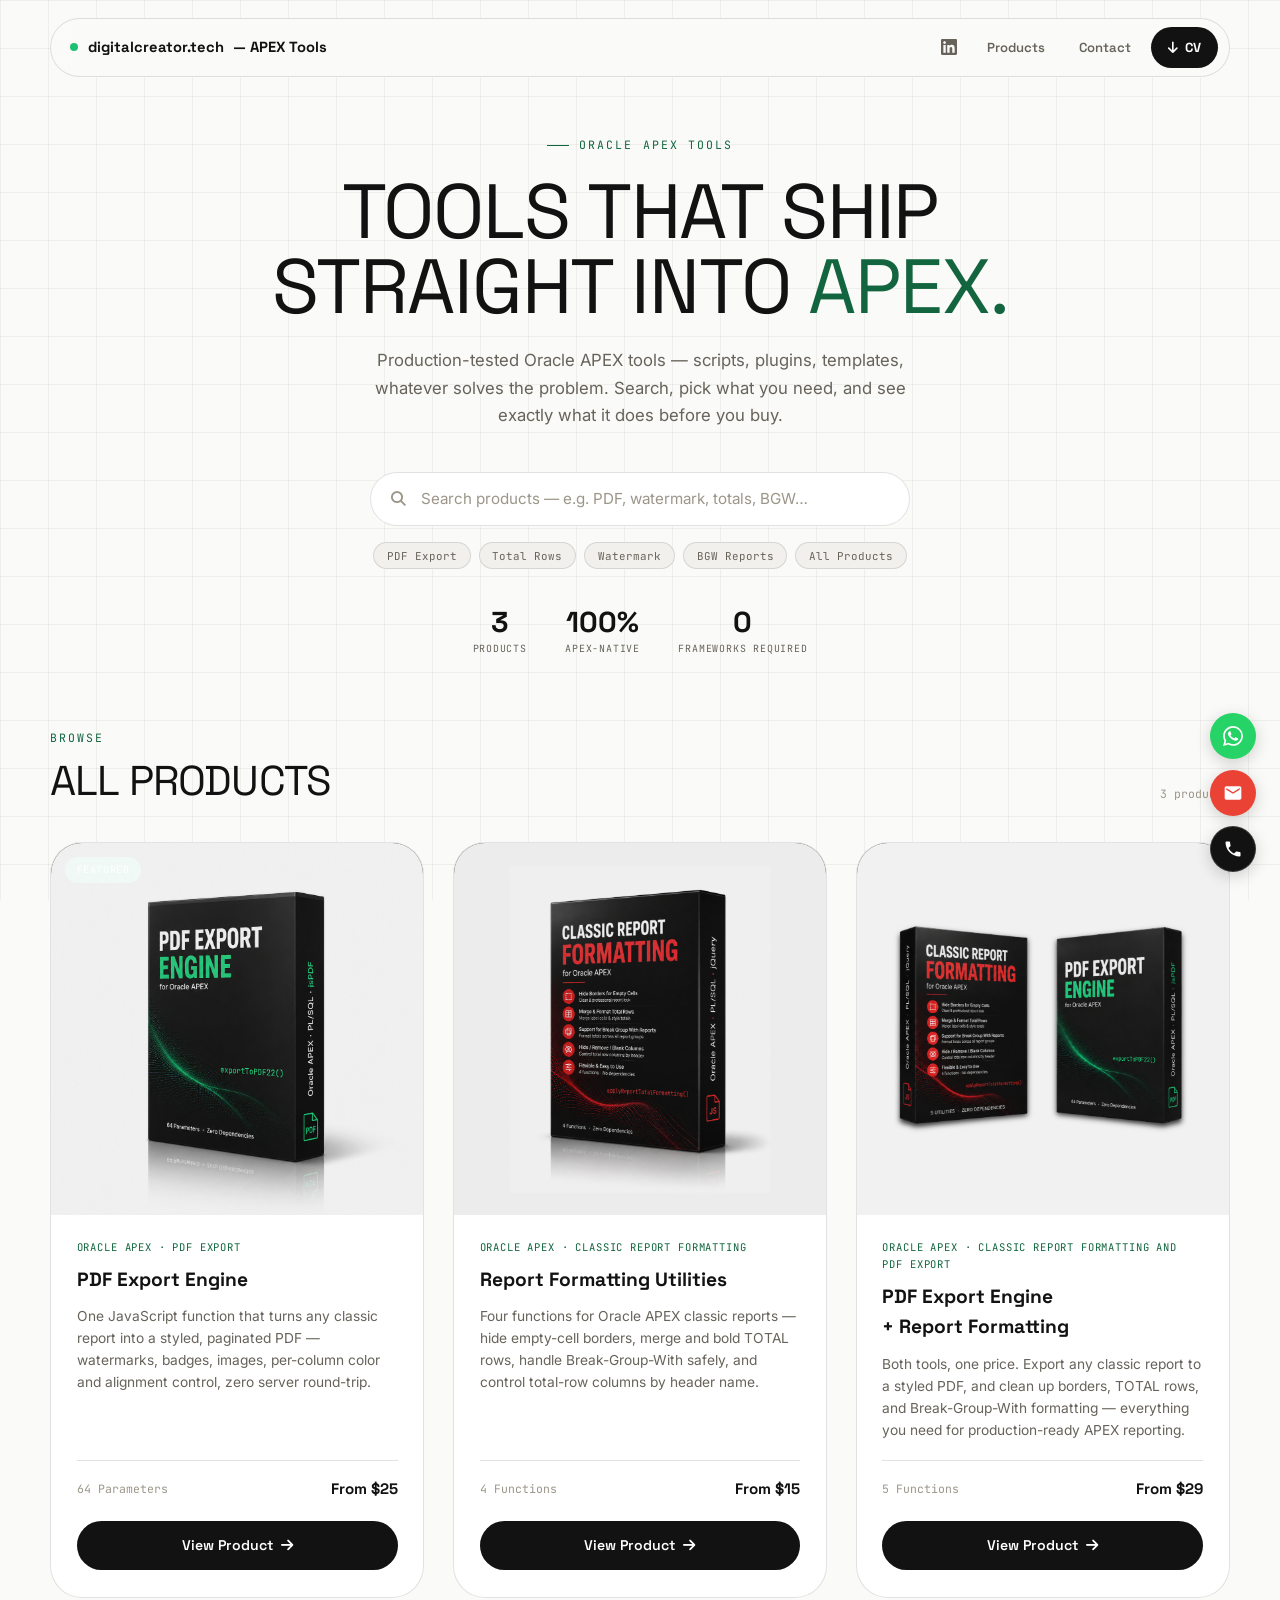
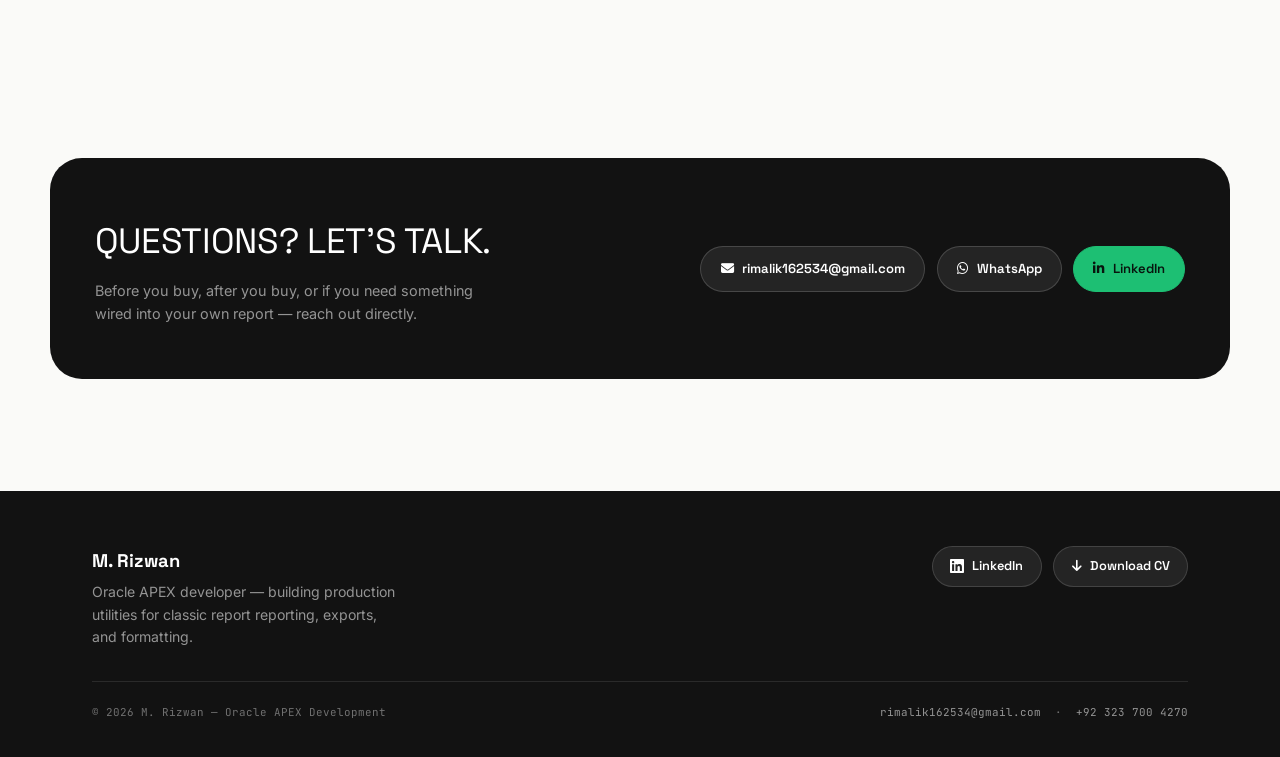
==== commit 58d9ea76: "Update code from download" ====
--- a/index.html
+++ b/index.html
@@ -250,7 +250,7 @@
         <p class="pc-desc">One JavaScript function that turns any classic report into a styled, paginated PDF — watermarks, badges, images, per-column color and alignment control, zero server round-trip.</p>
         <div class="pc-meta">
           <span class="pc-stat">64 Parameters</span>
-          <span class="pc-price">From $39</span>
+          <span class="pc-price">From $25</span>
         </div>
         <a href="pdf-engine.html" class="btn-primary pc-cta">View Product <i class="fa-solid fa-arrow-right"></i></a>
       </div>
@@ -267,7 +267,7 @@
         <p class="pc-desc">Four functions for Oracle APEX classic reports — hide empty-cell borders, merge and bold TOTAL rows, handle Break-Group-With safely, and control total-row columns by header name.</p>
         <div class="pc-meta">
           <span class="pc-stat">4 Functions</span>
-          <span class="pc-price">From $19</span>
+          <span class="pc-price">From $15</span>
         </div>
         <a href="report-utils.html" class="btn-primary pc-cta">View Product <i class="fa-solid fa-arrow-right"></i></a>
       </div>
@@ -279,14 +279,14 @@
         <img src="image/pdf-engine-formating-classic-report.png" alt="Report Formatting Utilities" loading="lazy">
       </a>
       <div class="pc-body">
-        <div class="pc-eyebrow">Oracle APEX · Report Formatting</div>
-        <h3 class="pc-title"><a href="report-utils.html">Report Formatting Utilities</a></h3>
-        <p class="pc-desc">Four functions for Oracle APEX classic reports — hide empty-cell borders, merge and bold TOTAL rows, handle Break-Group-With safely, and control total-row columns by header name.</p>
+        <div class="pc-eyebrow">Oracle APEX · Classic Report Formatting and PDF Export</div>
+        <h3 class="pc-title"><a href="report-utils.html">PDF Export Engine<br>+ Report Formatting</a></h3>
+        <p class="pc-desc">Both tools, one price. Export any classic report to a styled PDF, and clean up borders, TOTAL rows, and Break-Group-With formatting — everything you need for production-ready APEX reporting.</p>
         <div class="pc-meta">
-          <span class="pc-stat">4 Functions</span>
-          <span class="pc-price">From $19</span>
+          <span class="pc-stat">5 Functions</span>
+          <span class="pc-price">From $29</span>
         </div>
-        <a href="report-utils.html" class="btn-primary pc-cta">View Product <i class="fa-solid fa-arrow-right"></i></a>
+        <a href="bundle.html" class="btn-primary pc-cta">View Product <i class="fa-solid fa-arrow-right"></i></a>
       </div>
     </div>
 
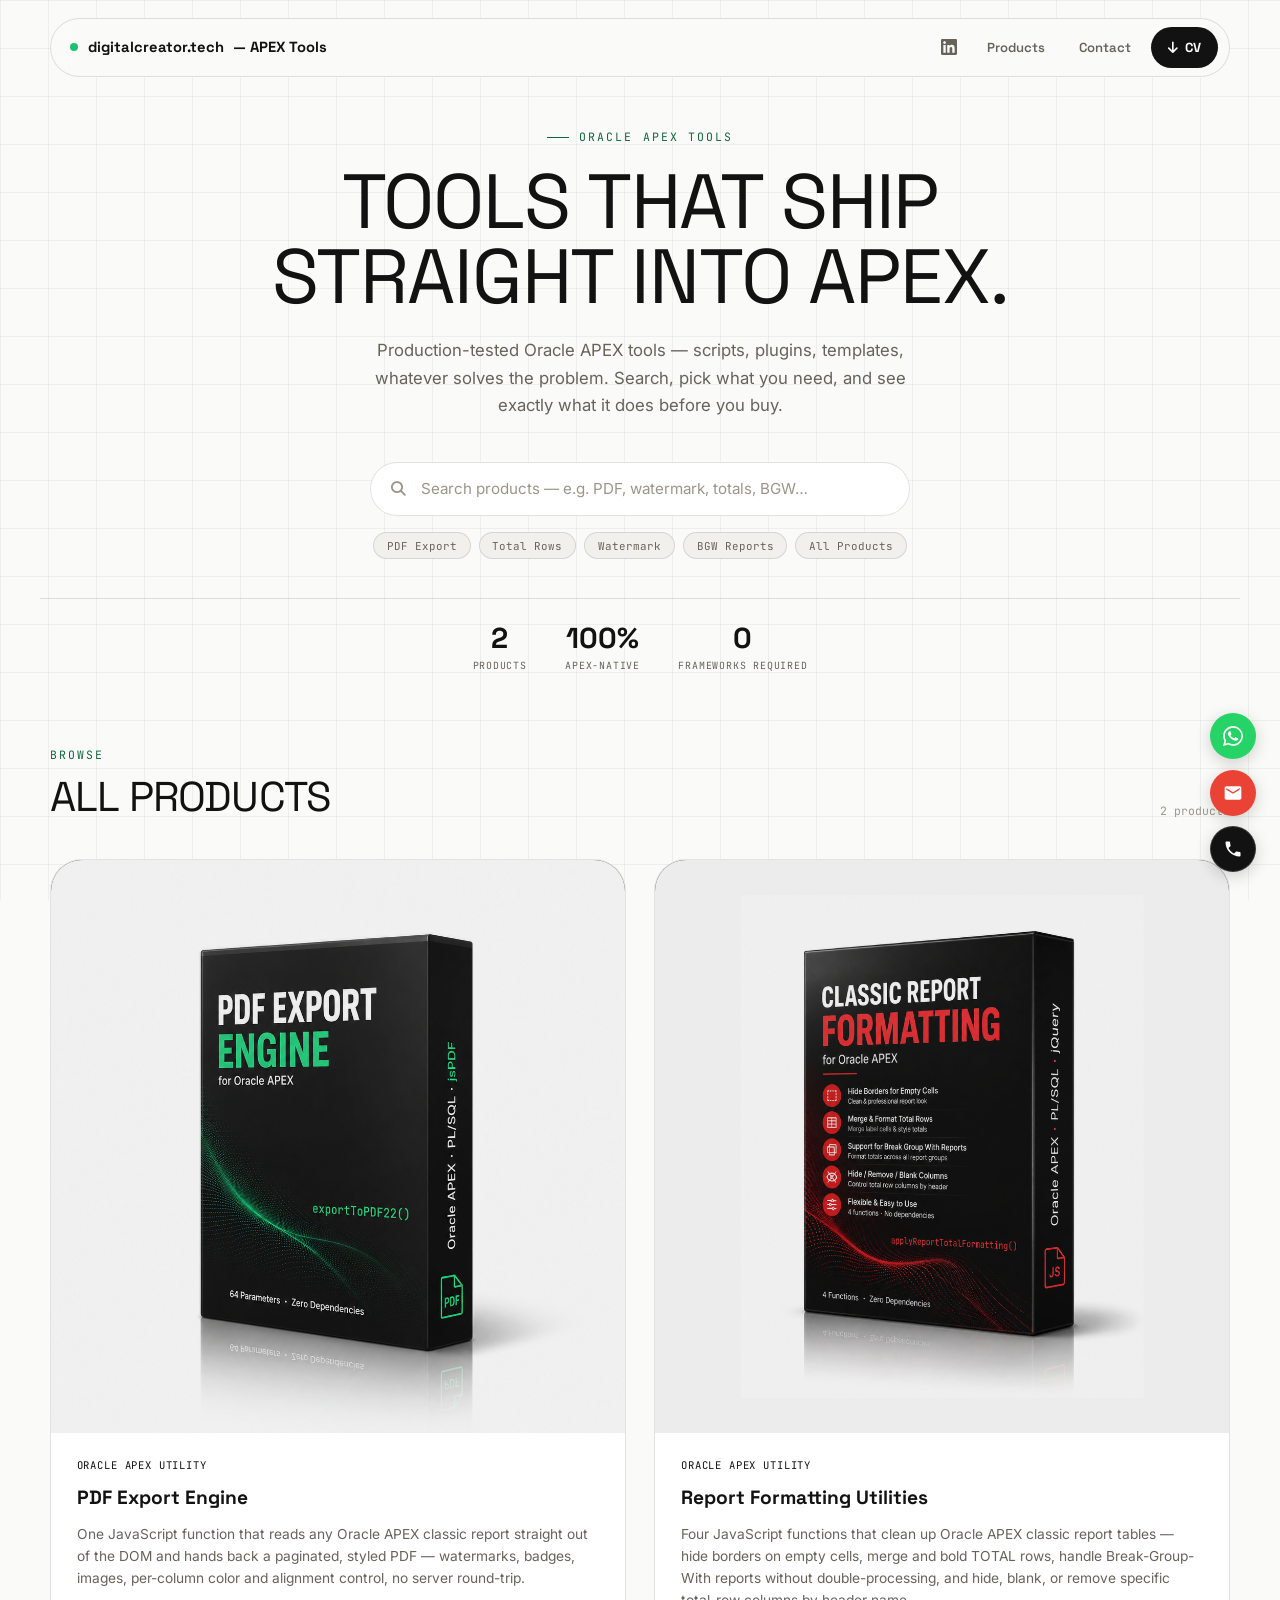
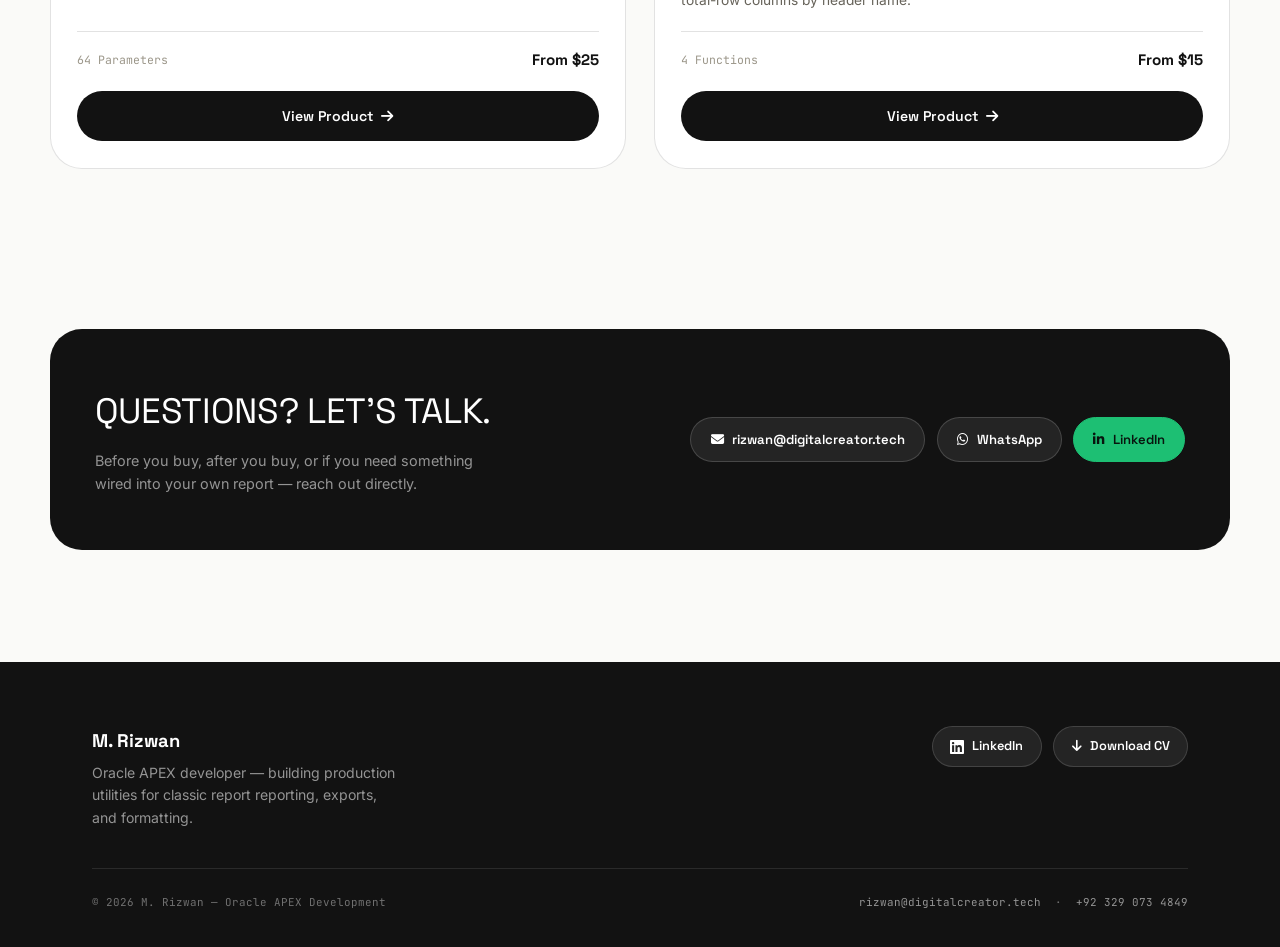
==== commit a63fa17b: "Add index2 and images" ====
--- a/index.html
+++ b/index.html
@@ -10,82 +10,25 @@
 <link href="https://fonts.googleapis.com/css2?family=Space+Grotesk:wght@400;500;600;700&family=Inter:wght@300;400;500;600;700&family=JetBrains+Mono:wght@400;500;600&display=swap" rel="stylesheet">
 <link rel="stylesheet" href="https://api.fontshare.com/v2/css?f[]=boxing@400&display=swap">
 <link rel="stylesheet" href="https://cdnjs.cloudflare.com/ajax/libs/font-awesome/6.5.1/css/all.min.css">
+<link rel="stylesheet" href="style.css">
 <style>
-*,*::before,*::after{box-sizing:border-box;margin:0;padding:0}
-:root{
-  --cream:#FAFAF8;
-  --cream2:#F1F0EC;
-  --paper:#FFFFFF;
-  --ink:#121212;
-  --ink-soft:#67635A;
-  --ink-faint:#9B9689;
-  --line:rgba(18,18,18,0.12);
-  --line2:rgba(18,18,18,0.07);
-  --green:#1DBF73;
-  --green-deep:#12653F;
-  --green-dim:rgba(29,191,115,0.13);
-  --dark:#121212;
-  --dark2:#1C1C1C;
-  --r-lg:32px;
-  --r-md:20px;
-  --r-sm:12px;
-  --r-pill:999px;
-  --mono:'JetBrains Mono',monospace;
-  --display:'Space Grotesk',sans-serif;
-  --headline:'Boxing','Space Grotesk',Georgia,serif;
-  --body:'Inter',sans-serif;
-}
-html{scroll-behavior:smooth}
-body{background:var(--cream);color:var(--ink);font-family:var(--body);font-size:16px;line-height:1.6;overflow-x:hidden}
-::selection{background:var(--green);color:#fff}
-body::before{content:'';position:fixed;inset:0;background-image:linear-gradient(rgba(21,19,15,0.05) 1px,transparent 1px),linear-gradient(90deg,rgba(21,19,15,0.05) 1px,transparent 1px);background-size:48px 48px;pointer-events:none;z-index:0}
-a{color:inherit}
-img{max-width:100%;display:block}
-.wrap{max-width:1180px;margin:0 auto;padding:0 2.5rem}
-section{position:relative;z-index:1;padding:4.5rem 2.5rem}
-
-/* ============ TOP BAR ============ */
-.topbar{position:fixed;top:0;left:0;right:0;z-index:200;display:flex;justify-content:center;padding:1.1rem 1.5rem;pointer-events:none}
-.topbar-inner{pointer-events:auto;width:100%;max-width:1180px;display:flex;align-items:center;justify-content:space-between;background:rgba(250,250,248,0.82);backdrop-filter:blur(10px);border:1px solid var(--line);border-radius:var(--r-pill);padding:0.55rem 0.7rem 0.55rem 1.2rem}
-.tb-mark{display:flex;align-items:center;gap:0.6rem;font-family:var(--display);font-weight:700;font-size:0.92rem;text-decoration:none;color:var(--ink)}
-.tb-mark .dot{width:8px;height:8px;border-radius:50%;background:var(--green);animation:pulse 2s infinite}
-@keyframes pulse{0%,100%{opacity:1;transform:scale(1)}50%{opacity:0.4;transform:scale(0.75)}}
-.tb-links{display:flex;align-items:center;gap:0.4rem}
-.tb-li{width:36px;height:36px;border-radius:50%;display:flex;align-items:center;justify-content:center;color:var(--ink-soft);text-decoration:none;transition:background 0.2s,color 0.2s}
-.tb-li:hover{background:var(--cream2);color:var(--ink)}
-.tb-li svg{width:16px;height:16px;fill:currentColor}
-.tb-more{font-family:var(--display);font-weight:600;font-size:0.82rem;color:var(--ink-soft);text-decoration:none;padding:0.5rem 0.85rem;border-radius:var(--r-pill);transition:background 0.2s,color 0.2s;white-space:nowrap}
-.tb-more:hover{background:var(--cream2);color:var(--ink)}
-.tb-cv{font-family:var(--display);font-weight:700;font-size:0.82rem;color:#fff;background:var(--dark);padding:0.6rem 1.05rem;border-radius:var(--r-pill);text-decoration:none;display:flex;align-items:center;gap:0.45rem;white-space:nowrap;transition:background 0.2s}
-.tb-cv:hover{background:var(--green-deep)}
-@media(max-width:640px){.tb-more{display:none}.tb-mark span.full{display:none}}
-
-/* ============ HERO + SEARCH ============ */
+/* ============ PAGE-SPECIFIC: home / catalog ============ */
 .hero{padding:8rem 2.5rem 3rem;text-align:center}
-.eyebrow{display:inline-flex;align-items:center;gap:0.65rem;font-family:var(--mono);font-size:0.72rem;letter-spacing:0.18em;text-transform:uppercase;color:var(--green-deep);margin-bottom:1.2rem}
-.eyebrow::before{content:'';width:22px;height:1px;background:var(--green-deep)}
+.hero .eyebrow{justify-content:center}
 .hero-title{font-family:var(--headline);font-weight:400;font-size:clamp(2.6rem,6vw,4.8rem);line-height:0.98;letter-spacing:-0.015em;text-transform:uppercase;max-width:900px;margin:0 auto}
-.hero-title em{font-style:normal;color:var(--green-deep)}
+.hero-title em{font-style:normal;color:var(--accent-deep)}
 .hero-lede{font-family:var(--body);font-size:1.05rem;color:var(--ink-soft);max-width:52ch;margin:1.4rem auto 0;line-height:1.65}
 .hero-stats{display:flex;justify-content:center;gap:2.4rem;margin-top:2.4rem;flex-wrap:wrap}
-.stat-number{font-family:var(--display);font-size:1.8rem;font-weight:700;line-height:1}
-.stat-label{font-family:var(--mono);font-size:0.62rem;color:var(--ink-soft);letter-spacing:0.08em;text-transform:uppercase;margin-top:0.3rem}
 
 .search-wrap{position:relative;max-width:540px;margin:2.6rem auto 0}
 .search-icon{position:absolute;left:1.3rem;top:50%;transform:translateY(-50%);color:var(--ink-faint);font-size:0.92rem;pointer-events:none}
 .search-input{width:100%;font-family:var(--body);font-size:0.95rem;padding:1.05rem 1.4rem 1.05rem 3.1rem;border-radius:var(--r-pill);border:1.5px solid var(--line);background:var(--paper);color:var(--ink);outline:none;transition:border-color 0.2s,box-shadow 0.2s;box-shadow:0 20px 40px -28px rgba(18,18,18,0.18)}
-.search-input:focus{border-color:var(--green);box-shadow:0 0 0 4px var(--green-dim)}
+.search-input:focus{border-color:var(--accent);box-shadow:0 0 0 4px var(--accent-dim)}
 .search-input::placeholder{color:var(--ink-faint)}
 .search-tags{display:flex;justify-content:center;flex-wrap:wrap;gap:0.5rem;margin-top:1rem}
 .search-tag{font-family:var(--mono);font-size:0.68rem;color:var(--ink-soft);background:var(--cream2);border:1px solid var(--line);padding:0.35rem 0.8rem;border-radius:var(--r-pill);cursor:pointer;transition:background 0.2s,color 0.2s}
 .search-tag:hover,.search-tag.active{background:var(--dark);color:#fff;border-color:var(--dark)}
 
-/* ============ SECTION HEADS ============ */
-.section-label{font-family:var(--mono);font-size:0.72rem;color:var(--green-deep);letter-spacing:0.18em;text-transform:uppercase;margin-bottom:0.7rem;display:flex;align-items:center;gap:0.65rem}
-.section-title{font-family:var(--headline);font-size:clamp(1.9rem,4vw,2.6rem);font-weight:400;letter-spacing:-0.02em;line-height:1.08;text-transform:uppercase}
-.section-sub{font-family:var(--body);font-size:0.95rem;color:var(--ink-soft);max-width:56ch;margin-top:0.9rem;line-height:1.6}
-
-/* ============ PRODUCT GRID ============ */
 #products{padding-top:1.5rem}
 .products-head{display:flex;justify-content:space-between;align-items:flex-end;flex-wrap:wrap;gap:1rem;max-width:1180px;margin:0 auto}
 .result-count{font-family:var(--mono);font-size:0.72rem;color:var(--ink-faint)}
@@ -95,9 +38,8 @@
 .pc-media{display:block;aspect-ratio:16/16;background:var(--dark);overflow:hidden;position:relative}
 .pc-media img{width:100%;height:100%;object-fit:cover;opacity:0.94;transition:transform 0.45s ease}
 .product-card:hover .pc-media img{transform:scale(1.05)}
-.pc-badge{position:absolute;top:0.9rem;left:0.9rem;font-family:var(--mono);font-size:0.62rem;letter-spacing:0.06em;text-transform:uppercase;color:#fff;background:rgba(29,191,115,0.9);padding:0.3rem 0.7rem;border-radius:var(--r-pill)}
 .pc-body{padding:1.5rem 1.6rem 1.7rem;display:flex;flex-direction:column;flex:1}
-.pc-eyebrow{font-family:var(--mono);font-size:0.66rem;letter-spacing:0.08em;text-transform:uppercase;color:var(--green-deep);margin-bottom:0.55rem}
+.pc-eyebrow{font-family:var(--mono);font-size:0.66rem;letter-spacing:0.08em;text-transform:uppercase;color:var(--accent-deep);margin-bottom:0.55rem}
 .pc-title{font-family:var(--display);font-weight:700;font-size:1.2rem;margin-bottom:0.6rem}
 .pc-title a{color:var(--ink);text-decoration:none}
 .pc-desc{font-family:var(--body);font-size:0.86rem;color:var(--ink-soft);line-height:1.6;margin-bottom:1.2rem;flex:1}
@@ -108,7 +50,6 @@
 .no-results{display:none;text-align:center;padding:3.5rem 1rem;max-width:1180px;margin:0 auto;font-family:var(--body);color:var(--ink-soft)}
 .no-results i{font-size:1.6rem;color:var(--ink-faint);margin-bottom:0.8rem;display:block}
 
-/* ============ CONTACT ============ */
 #contact{max-width:1180px;margin:1rem auto 0;background:var(--dark);border-radius:var(--r-lg);padding:3.4rem 2.8rem;color:#fff}
 .contact-grid{display:flex;justify-content:space-between;align-items:center;flex-wrap:wrap;gap:2rem}
 .contact-title{font-family:var(--headline);font-size:clamp(1.7rem,3.2vw,2.2rem);text-transform:uppercase;font-weight:400;letter-spacing:-0.01em}
@@ -119,39 +60,6 @@
 .contact-pill.green{background:var(--green);color:#08150E;border-color:var(--green)}
 .contact-pill.green:hover{background:#22d17f}
 
-/* ============ BUTTONS ============ */
-.btn-primary{display:inline-flex;align-items:center;gap:0.5rem;font-family:var(--display);font-weight:600;font-size:0.88rem;color:#fff;background:var(--dark);padding:0.85rem 1.6rem;border-radius:var(--r-pill);text-decoration:none;border:none;cursor:pointer;transition:background 0.2s,transform 0.2s}
-.btn-primary:hover{background:var(--green-deep);transform:translateY(-2px)}
-
-/* ============ FOOTER ============ */
-footer{background:var(--dark);color:#fff;position:relative;z-index:1;margin-top:2.5rem}
-.footer-inner{max-width:1180px;margin:0 auto;padding:3.4rem 2.6rem 2.2rem}
-.footer-top{display:flex;flex-wrap:wrap;justify-content:space-between;align-items:flex-start;gap:2rem;padding-bottom:2rem;border-bottom:1px solid rgba(255,255,255,0.1)}
-.footer-name{font-family:var(--display);font-weight:700;font-size:1.15rem}
-.footer-tag{font-family:var(--body);font-size:0.88rem;color:rgba(255,255,255,0.55);margin-top:0.4rem;max-width:34ch}
-.footer-actions{display:flex;flex-wrap:wrap;gap:0.7rem}
-.footer-pill{font-family:var(--display);font-size:0.8rem;font-weight:600;color:#fff;background:rgba(255,255,255,0.08);border:1px solid rgba(255,255,255,0.14);padding:0.6rem 1.1rem;border-radius:var(--r-pill);text-decoration:none;transition:background 0.2s;display:inline-flex;align-items:center;gap:0.5rem}
-.footer-pill:hover{background:rgba(255,255,255,0.14)}
-.footer-bottom{display:flex;justify-content:space-between;align-items:center;padding-top:1.4rem;flex-wrap:wrap;gap:0.8rem;font-family:var(--mono);font-size:0.68rem;color:rgba(255,255,255,0.4)}
-.footer-bottom a{color:rgba(255,255,255,0.55);text-decoration:none}
-.footer-bottom a:hover{color:var(--green)}
-
-/* ============ FLOATING CONTACT ============ */
-.float-contact{position:fixed;bottom:1.75rem;right:1.5rem;z-index:400;display:flex;flex-direction:column;align-items:center;gap:0.65rem}
-.float-btn{width:46px;height:46px;border-radius:50%;display:flex;align-items:center;justify-content:center;text-decoration:none;box-shadow:0 4px 16px rgba(0,0,0,0.18);transition:transform 0.25s cubic-bezier(0.34,1.56,0.64,1),box-shadow 0.25s ease,opacity 0.3s ease;opacity:0;transform:translateY(20px) scale(0.8)}
-.float-btn.ready{opacity:1;transform:translateY(0) scale(1)}
-.float-btn:hover{transform:translateY(-3px) scale(1.12);box-shadow:0 8px 28px rgba(0,0,0,0.25)}
-.float-btn svg{width:20px;height:20px;fill:white;flex-shrink:0}
-.float-btn.wa{background:#25D366;transition-delay:0.05s}
-.float-btn.em{background:#EA4335;transition-delay:0.1s}
-.float-btn.ph{background:var(--dark);border:1px solid rgba(255,255,255,0.15);transition-delay:0.15s}
-.float-tooltip{position:absolute;right:54px;background:var(--dark);color:#fff;font-family:var(--mono);font-size:0.65rem;letter-spacing:0.06em;white-space:nowrap;padding:0.3rem 0.7rem;border-radius:6px;opacity:0;pointer-events:none;transition:opacity 0.2s}
-.float-btn:hover .float-tooltip{opacity:1}
-
-/* ============ REVEAL ============ */
-.reveal{opacity:0;transform:translateY(18px);transition:opacity 0.6s ease,transform 0.6s ease}
-.reveal.visible{opacity:1;transform:translateY(0)}
-
 @media(max-width:640px){
   section{padding:3rem 1.25rem}
   .hero{padding:7rem 1.25rem 2.5rem}
@@ -162,7 +70,6 @@
 </head>
 <body>
 
-<!-- ============ TOP BAR ============ -->
 <div class="topbar">
   <div class="topbar-inner">
     <a href="#top" class="tb-mark"><span class="dot"></span>digitalcreator.tech <span class="full">— APEX Tools</span></a>
@@ -175,7 +82,6 @@
   </div>
 </div>
 
-<!-- ============ HERO + SEARCH ============ -->
 <div id="top" class="hero">
   <div class="eyebrow reveal">Oracle APEX Tools</div>
   <h1 class="hero-title reveal">Tools That Ship<br>Straight Into <em>APEX.</em></h1>
@@ -193,104 +99,19 @@
     <button class="search-tag" data-q="">All Products</button>
   </div>
 
-  <div class="hero-stats reveal">
-    <div><div class="stat-number">3</div><div class="stat-label">Products</div></div>
-    <div><div class="stat-number">100%</div><div class="stat-label">APEX-Native</div></div>
-    <div><div class="stat-number">0</div><div class="stat-label">Frameworks Required</div></div>
-  </div>
+  <div class="hero-stats reveal" id="heroStats"></div>
 </div>
 
-<!-- ============ PRODUCTS ============ -->
 <section id="products">
   <div class="products-head">
     <div>
       <div class="section-label reveal">Browse</div>
       <h2 class="section-title reveal">All Products</h2>
     </div>
-    <div class="result-count" id="resultCount">3 products</div>
-  </div>
-
-  <div class="product-grid" id="productGrid">
-
-    <!-- ═══════════════════════════════════════════════════════════════
-         ADDING A NEW PRODUCT — works for ANY tool type, not just JS
-         utilities: a PL/SQL package, an APEX plugin, an app template,
-         whatever. Copy one <div class="product-card">...</div> block,
-         then only these 7 things ever need to change:
-
-           1. data-search="..."   free-text keywords the search box
-                                   matches against — put every word
-                                   someone might actually type here
-           2. pc-media img src    thumbnail/box image for the card
-           3. pc-eyebrow text     "Oracle APEX · <Category>" — category
-                                   is free text, so "Plugin", "PL/SQL
-                                   Package", "App Template" all work
-           4. pc-title text + a[href]   product name + link, both places
-           5. pc-desc text        one or two sentence description
-           6. pc-stat text        whatever the product's headline number
-                                   is (functions, parameters, tables —
-                                   doesn't have to be a param count)
-           7. pc-price + href     price and the two links to the
-                                   product's own landing page
-
-         Optional: add a matching quick-filter <button class="search-tag">
-         above if the new product introduces a genuinely new search term
-         worth surfacing — not required, the free-text search already
-         covers it via data-search.
-         ═══════════════════════════════════════════════════════════════ -->
-
-    <div class="product-card" data-search="pdf export engine apex classic report pdf watermark badge image color alignment total row parameters">
-      <a href="pdf-engine.html" class="pc-media">
-        <span class="pc-badge">Featured</span>
-        <img src="image/pdf-engine-pakage.png" alt="PDF Export Engine" loading="lazy" onerror="this.src='https://i.ibb.co/JfbkpdN/Thumbnail.png'">
-      </a>
-      <div class="pc-body">
-        <div class="pc-eyebrow">Oracle APEX · PDF Export</div>
-        <h3 class="pc-title"><a href="pdf-engine.html">PDF Export Engine</a></h3>
-        <p class="pc-desc">One JavaScript function that turns any classic report into a styled, paginated PDF — watermarks, badges, images, per-column color and alignment control, zero server round-trip.</p>
-        <div class="pc-meta">
-          <span class="pc-stat">64 Parameters</span>
-          <span class="pc-price">From $25</span>
-        </div>
-        <a href="pdf-engine.html" class="btn-primary pc-cta">View Product <i class="fa-solid fa-arrow-right"></i></a>
-      </div>
-    </div>
-    
-
-    <div class="product-card" data-search="report formatting utilities apex classic report total row bgw break group with border cleanup jquery column control">
-      <a href="report-utils.html" class="pc-media">
-        <img src="image/classic-Report-pakage.png" alt="Report Formatting Utilities" loading="lazy">
-      </a>
-      <div class="pc-body">
-        <div class="pc-eyebrow">Oracle APEX · Classic Report Formatting</div>
-        <h3 class="pc-title"><a href="report-utils.html">Report Formatting Utilities</a></h3>
-        <p class="pc-desc">Four functions for Oracle APEX classic reports — hide empty-cell borders, merge and bold TOTAL rows, handle Break-Group-With safely, and control total-row columns by header name.</p>
-        <div class="pc-meta">
-          <span class="pc-stat">4 Functions</span>
-          <span class="pc-price">From $15</span>
-        </div>
-        <a href="report-utils.html" class="btn-primary pc-cta">View Product <i class="fa-solid fa-arrow-right"></i></a>
-      </div>
-    </div>
-
-
-    <div class="product-card" data-search="report formatting utilities apex classic report total row bgw break group with border cleanup jquery column control">
-      <a href="report-utils.html" class="pc-media">
-        <img src="image/pdf-engine-formating-classic-report.png" alt="Report Formatting Utilities" loading="lazy">
-      </a>
-      <div class="pc-body">
-        <div class="pc-eyebrow">Oracle APEX · Classic Report Formatting and PDF Export</div>
-        <h3 class="pc-title"><a href="report-utils.html">PDF Export Engine<br>+ Report Formatting</a></h3>
-        <p class="pc-desc">Both tools, one price. Export any classic report to a styled PDF, and clean up borders, TOTAL rows, and Break-Group-With formatting — everything you need for production-ready APEX reporting.</p>
-        <div class="pc-meta">
-          <span class="pc-stat">5 Functions</span>
-          <span class="pc-price">From $29</span>
-        </div>
-        <a href="bundle.html" class="btn-primary pc-cta">View Product <i class="fa-solid fa-arrow-right"></i></a>
-      </div>
-    </div>
-
-  </div>
+    <div class="result-count" id="resultCount"></div>
+  </div>
+
+  <div class="product-grid" id="productGrid"></div>
 
   <div class="no-results" id="noResults">
     <i class="fa-solid fa-magnifying-glass"></i>
@@ -298,7 +119,6 @@
   </div>
 </section>
 
-<!-- ============ CONTACT ============ -->
 <section>
   <div id="contact">
     <div class="contact-grid">
@@ -307,15 +127,14 @@
         <div class="contact-sub">Before you buy, after you buy, or if you need something wired into your own report — reach out directly.</div>
       </div>
       <div class="contact-actions">
-        <a href="mailto:rimalik162534@gmail.com" class="contact-pill"><i class="fa-solid fa-envelope"></i> rimalik162534@gmail.com</a>
-        <a href="https://wa.me/923237004270" target="_blank" class="contact-pill"><i class="fa-brands fa-whatsapp"></i> WhatsApp</a>
+        <a href="mailto:rizwan@digitalcreator.tech" class="contact-pill"><i class="fa-solid fa-envelope"></i> rizwan@digitalcreator.tech</a>
+        <a href="https://wa.me/923290734849" target="_blank" class="contact-pill"><i class="fa-brands fa-whatsapp"></i> WhatsApp</a>
         <a href="https://linkedin.com/in/rizwan0626" target="_blank" class="contact-pill green"><i class="fa-brands fa-linkedin-in"></i> LinkedIn</a>
       </div>
     </div>
   </div>
 </section>
 
-<!-- ============ FOOTER ============ -->
 <footer>
   <div class="footer-inner">
     <div class="footer-top">
@@ -330,47 +149,56 @@
     </div>
     <div class="footer-bottom">
       <span>&copy; <span id="yr"></span> M. Rizwan — Oracle APEX Development</span>
-      <span><a href="mailto:rimalik162534@gmail.com">rimalik162534@gmail.com</a> &nbsp;·&nbsp; <a href="tel:+923237004270">+92 323 700 4270</a></span>
+      <span><a href="mailto:rizwan@digitalcreator.tech">rizwan@digitalcreator.tech</a> &nbsp;·&nbsp; <a href="tel:+923290734849">+92 329 073 4849</a></span>
     </div>
   </div>
 </footer>
 
-<!-- ============ FLOATING CONTACT ============ -->
 <div class="float-contact" id="floatContact">
-  <a href="https://wa.me/923237004270" target="_blank" class="float-btn wa" aria-label="WhatsApp">
+  <a href="https://wa.me/923290734849" target="_blank" class="float-btn wa" aria-label="WhatsApp">
     <span class="float-tooltip">WhatsApp</span>
     <svg viewBox="0 0 24 24"><path d="M17.472 14.382c-.297-.149-1.758-.867-2.03-.967-.273-.099-.471-.148-.67.15-.197.297-.767.966-.94 1.164-.173.199-.347.223-.644.075-.297-.15-1.255-.463-2.39-1.475-.883-.788-1.48-1.761-1.653-2.059-.173-.297-.018-.458.13-.606.134-.133.298-.347.446-.52.149-.174.198-.298.298-.497.099-.198.05-.371-.025-.52-.075-.149-.669-1.612-.916-2.207-.242-.579-.487-.5-.669-.51-.173-.008-.371-.01-.57-.01-.198 0-.52.074-.792.372-.272.297-1.04 1.016-1.04 2.479 0 1.462 1.065 2.875 1.213 3.074.149.198 2.096 3.2 5.077 4.487.709.306 1.262.489 1.694.625.712.227 1.36.195 1.871.118.571-.085 1.758-.719 2.006-1.413.248-.694.248-1.289.173-1.413-.074-.124-.272-.198-.57-.347m-5.421 7.403h-.004a9.87 9.87 0 01-5.031-1.378l-.361-.214-3.741.982.998-3.648-.235-.374a9.86 9.86 0 01-1.51-5.26c.001-5.45 4.436-9.884 9.888-9.884 2.64 0 5.122 1.03 6.988 2.898a9.825 9.825 0 012.893 6.994c-.003 5.45-4.437 9.884-9.885 9.884m8.413-18.297A11.815 11.815 0 0012.05 0C5.495 0 .16 5.335.157 11.892c0 2.096.547 4.142 1.588 5.945L.057 24l6.305-1.654a11.882 11.882 0 005.683 1.448h.005c6.554 0 11.89-5.335 11.893-11.893a11.821 11.821 0 00-3.48-8.413z"/></svg>
   </a>
-  <a href="mailto:rimalik162534@gmail.com" class="float-btn em" aria-label="Email">
+  <a href="mailto:rizwan@digitalcreator.tech" class="float-btn em" aria-label="Email">
     <span class="float-tooltip">Email Me</span>
     <svg viewBox="0 0 24 24"><path d="M20 4H4c-1.1 0-2 .9-2 2v12c0 1.1.9 2 2 2h16c1.1 0 2-.9 2-2V6c0-1.1-.9-2-2-2zm0 4l-8 5-8-5V6l8 5 8-5v2z"/></svg>
   </a>
-  <a href="tel:+923237004270" class="float-btn ph" aria-label="Call">
-    <span class="float-tooltip">+92 323 700 4270</span>
+  <a href="tel:+923290734849" class="float-btn ph" aria-label="Call">
+    <span class="float-tooltip">+92 329 073 4849</span>
     <svg viewBox="0 0 24 24"><path d="M6.62 10.79c1.44 2.83 3.76 5.14 6.59 6.59l2.2-2.2c.27-.27.67-.36 1.02-.24 1.12.37 2.33.57 3.57.57.55 0 1 .45 1 1V20c0 .55-.45 1-1 1-9.39 0-17-7.61-17-17 0-.55.45-1 1-1h3.5c.55 0 1 .45 1 1 0 1.25.2 2.45.57 3.57.11.35.03.74-.25 1.02l-2.2 2.2z"/></svg>
   </a>
 </div>
 
+<script src="data.js"></script>
+<script src="app.js"></script>
 <script>
 document.getElementById('yr').textContent = new Date().getFullYear();
 
-// Floating contact — fade in after load
 window.addEventListener('load', () => {
   document.querySelectorAll('.float-btn').forEach((btn, i) => {
     setTimeout(() => btn.classList.add('ready'), 400 + i * 80);
   });
 });
 
-// ============ LIVE PRODUCT SEARCH ============
 (function(){
-  const input   = document.getElementById('productSearch');
-  const cards   = Array.from(document.querySelectorAll('.product-card'));
-  const empty   = document.getElementById('noResults');
-  const count   = document.getElementById('resultCount');
-  const tags    = document.querySelectorAll('.search-tag');
+  document.getElementById('heroStats').innerHTML = `
+    <div><div class="stat-number">${PRODUCTS.length}</div><div class="stat-label">Products</div></div>
+    <div><div class="stat-number">100%</div><div class="stat-label">APEX-Native</div></div>
+    <div><div class="stat-number">0</div><div class="stat-label">Frameworks Required</div></div>`;
+})();
+
+const grid = document.getElementById('productGrid');
+grid.innerHTML = PRODUCTS.map(renderProductCard).join('');
+
+(function(){
+  const input = document.getElementById('productSearch');
+  const empty = document.getElementById('noResults');
+  const count = document.getElementById('resultCount');
+  const tags  = document.querySelectorAll('.search-tag');
 
   function runFilter(query){
     const q = query.trim().toLowerCase();
+    const cards = grid.querySelectorAll('.product-card');
     let visible = 0;
     cards.forEach(card => {
       const match = (card.dataset.search || '').includes(q);
@@ -385,7 +213,6 @@
     runFilter(input.value);
     tags.forEach(t => t.classList.toggle('active', t.dataset.q === input.value.trim().toLowerCase()));
   });
-
   tags.forEach(tag => {
     tag.addEventListener('click', () => {
       input.value = tag.dataset.q;
@@ -394,23 +221,10 @@
       input.focus();
     });
   });
-
   runFilter('');
 })();
 
-// Scroll reveal
-const revealObs = new IntersectionObserver((entries) => {
-  entries.forEach(e => {
-    if(e.isIntersecting){
-      e.target.classList.add('visible');
-      revealObs.unobserve(e.target);
-    }
-  });
-}, { threshold: 0.08, rootMargin: '0px 0px -40px 0px' });
-document.querySelectorAll('.reveal').forEach((el, i) => {
-  el.style.transitionDelay = (i % 5) * 0.06 + 's';
-  revealObs.observe(el);
-});
+refreshRevealObserver();
 </script>
 </body>
 </html>
--- a/style.css
+++ b/style.css
@@ -0,0 +1,302 @@
+*,*::before,*::after{box-sizing:border-box;margin:0;padding:0}
+:root{
+  --cream:#FAFAF8;
+  --cream2:#F1F0EC;
+  --paper:#FFFFFF;
+  --ink:#121212;
+  --ink-soft:#67635A;
+  --ink-faint:#9B9689;
+  --line:rgba(18,18,18,0.12);
+  --line2:rgba(18,18,18,0.07);
+  --green:#1DBF73;
+  --green-deep:#12653F;
+  --red-deep:#861d1f;
+  --green-dim:rgba(29,191,115,0.13);
+  --dark:#121212;
+  --dark2:#1C1C1C;
+  --r-lg:32px;
+  --r-md:20px;
+  --r-sm:12px;
+  --r-pill:999px;
+  --mono:'JetBrains Mono',monospace;
+  --display:'Space Grotesk',sans-serif;
+  --headline:'Boxing','Space Grotesk',Georgia,serif;
+  --body:'Inter',sans-serif;
+}
+html{scroll-behavior:smooth}
+body{background:var(--cream);color:var(--ink);font-family:var(--body);font-size:16px;line-height:1.6;overflow-x:hidden}
+::selection{background:var(--green);color:#fff}
+body::before{content:'';position:fixed;inset:0;background-image:linear-gradient(rgba(21,19,15,0.05) 1px,transparent 1px),linear-gradient(90deg,rgba(21,19,15,0.05) 1px,transparent 1px);background-size:48px 48px;pointer-events:none;z-index:0}
+a{color:inherit}
+img{max-width:100%;display:block}
+.wrap{max-width:1180px;margin:0 auto;padding:0 2.5rem}
+section{position:relative;z-index:1;padding:4.5rem 2.5rem}
+
+/* ============ TOP BAR (simple — not the full portfolio nav) ============ */
+.topbar{position:fixed;top:0;left:0;right:0;z-index:200;display:flex;justify-content:center;padding:1.1rem 1.5rem;pointer-events:none}
+.topbar-inner{pointer-events:auto;width:100%;max-width:1180px;display:flex;align-items:center;justify-content:space-between;background:rgba(250,250,248,0.82);backdrop-filter:blur(10px);border:1px solid var(--line);border-radius:var(--r-pill);padding:0.55rem 0.7rem 0.55rem 1.2rem}
+.tb-mark{display:flex;align-items:center;gap:0.6rem;font-family:var(--display);font-weight:700;font-size:0.92rem;text-decoration:none;color:var(--ink)}
+.tb-mark .dot{width:8px;height:8px;border-radius:50%;background:var(--green);animation:pulse 2s infinite}
+@keyframes pulse{0%,100%{opacity:1;transform:scale(1)}50%{opacity:0.4;transform:scale(0.75)}}
+.tb-links{display:flex;align-items:center;gap:0.4rem}
+.tb-li{width:36px;height:36px;border-radius:50%;display:flex;align-items:center;justify-content:center;color:var(--ink-soft);text-decoration:none;transition:background 0.2s,color 0.2s}
+.tb-li:hover{background:var(--cream2);color:var(--ink)}
+.tb-li svg{width:16px;height:16px;fill:currentColor}
+.tb-more{font-family:var(--display);font-weight:600;font-size:0.82rem;color:var(--ink-soft);text-decoration:none;padding:0.5rem 0.85rem;border-radius:var(--r-pill);transition:background 0.2s,color 0.2s;white-space:nowrap}
+.tb-more:hover{background:var(--cream2);color:var(--ink)}
+.tb-cv{font-family:var(--display);font-weight:700;font-size:0.82rem;color:#fff;background:var(--dark);padding:0.6rem 1.05rem;border-radius:var(--r-pill);text-decoration:none;display:flex;align-items:center;gap:0.45rem;white-space:nowrap;transition:background 0.2s}
+.tb-cv:hover{background:var(--green-deep)}
+@media(max-width:640px){.tb-more{display:none}.tb-mark span.full{display:none}}
+
+/* ============ QUICK ACCESS NAV ============ */
+/* Wide screens: fixed card with main tabs (Home / Function Call / Guide /
+   Pricing). Guide expands into its 6 sub-sections, indented with a
+   connector line. A rounded RECTANGLE (--r-md), not --r-pill — a pill
+   radius on a tall multi-row list becomes a stadium/oval that overlaps
+   surrounding content, which is what the previous version did. */
+.side-quicknav{position:fixed;top:50%;left:0.85rem;transform:translateY(-50%);z-index:150;display:none;flex-direction:column;width:195px;background:rgba(250,250,248,0.8);backdrop-filter:blur(10px);border:1px solid var(--line);border-radius:var(--r-md);padding:0.4rem;box-shadow:0 24px 48px -28px rgba(18,18,18,0.22);opacity:1;pointer-events:auto;transition:opacity 0.3s ease,transform 0.3s ease,width 0.25s ease,padding 0.25s ease}
+.side-quicknav.nav-hidden{opacity:0;pointer-events:none;transform:translateY(-50%) translateX(-14px)}
+
+/* Collapse toggle — expanded (default): full labels, as before.
+   Collapsed: main tabs shrink to icon-only, Guide's sub-items shrink to
+   a two-digit number only. Links stay real <a href> elements either way,
+   so clicking still navigates regardless of collapsed state. */
+.sqn-toggle{display:flex;align-items:center;justify-content:center;width:100%;background:none;border:none;border-bottom:1px solid var(--line);color:var(--ink-soft);font-size:0.82rem;padding:0.5rem 0;margin-bottom:0.3rem;cursor:pointer;transition:color 0.2s,background 0.2s}
+.sqn-toggle:hover{color:var(--ink);background:var(--cream2);border-radius:8px 8px 0 0}
+.sqn-num{display:none;font-family:var(--mono);font-size:0.68rem;color:var(--ink-faint)}
+.side-quicknav.collapsed{width:52px;padding:0.4rem 0.25rem}
+.side-quicknav.collapsed .sqn-main{justify-content:center;padding:0.6rem 0.3rem}
+.side-quicknav.collapsed .sqn-main .sqn-text{display:none}
+.side-quicknav.collapsed .sqn-sub-list{margin-left:0;padding-left:0;border-left:none;align-items:center}
+.side-quicknav.collapsed .sqn-sub{display:flex;justify-content:center;padding:0.4rem 0}
+.side-quicknav.collapsed .sqn-sub .sqn-text{display:none}
+.side-quicknav.collapsed .sqn-sub .sqn-num{display:block}
+.side-quicknav.collapsed .sqn-sub.active .sqn-num{color:var(--green-deep)}
+.sqn-main{display:flex;align-items:center;gap:0.65rem;text-decoration:none;color:var(--ink);font-family:var(--display);font-weight:600;font-size:0.8rem;padding:0.6rem 0.65rem;border-radius:10px;transition:background 0.2s,color 0.2s}
+.sqn-main:hover{background:var(--cream2)}
+.sqn-main.active{background:var(--green-dim);color:var(--green-deep)}
+.sqn-main i{width:14px;text-align:center;font-size:0.78rem;color:var(--ink-faint);transition:color 0.2s}
+.sqn-main.active i{color:var(--green-deep)}
+.sqn-sub-list{display:flex;flex-direction:column;margin:0.1rem 0 0.3rem 1.5rem;padding-left:0.75rem;border-left:1.5px solid var(--line);gap:0.05rem}
+.sqn-sub{text-decoration:none;color:var(--ink-faint);font-family:var(--mono);font-size:0.66rem;padding:0.4rem 0.5rem;border-radius:7px;transition:color 0.2s,background 0.2s}
+.sqn-sub:hover{color:var(--ink-soft);background:var(--cream2)}
+.sqn-sub.active{color:var(--green-deep);font-weight:600}
+@media(min-width:1400px){.side-quicknav{display:flex}}
+
+/* Narrower screens (incl. mobile): sticky horizontal pill bar, thumb-scrollable.
+   Needs its own background — without one the pills float directly over
+   whatever content is beneath as you scroll, which read as broken/overlapping. */
+.jump-bar{display:none;position:sticky;top:92px;z-index:140;gap:0.5rem;background:rgba(250,250,248,0.94);backdrop-filter:blur(8px);border:1px solid var(--line);border-radius:var(--r-pill);padding:0.6rem 0.8rem;margin:0 0 1rem;overflow-x:auto;-ms-overflow-style:none;scrollbar-width:none}
+.jump-bar::-webkit-scrollbar{display:none}
+.jump-bar a{flex-shrink:0;font-family:var(--mono);font-size:0.7rem;color:var(--ink-soft);text-decoration:none;background:var(--cream2);padding:0.45rem 0.9rem;border-radius:var(--r-pill);white-space:nowrap;transition:background 0.2s,color 0.2s}
+.jump-bar a.active{background:var(--dark);color:#fff}
+@media(max-width:1399px){.jump-bar{display:flex;justify-content:flex-start}}
+
+/* At the nav breakpoint, shrink + shift the whole page's content so it
+   sits centered in the space actually left over after the fixed nav —
+   without this, content keeps its old 1180px centering and either
+   overlaps the nav or leaves the page looking off-center next to it. */
+/* .page-shell wrapper stays for structural convenience but no longer
+   shifts or shrinks anything — the side nav floats OVER the page now,
+   the same way the floating contact widget does, instead of reserving
+   layout space and pushing content around. */
+
+.guide-block, #top, #quickstart, #pricing{scroll-margin-top:110px}
+
+/* ============ HERO — product name left, image right ============ */
+.hero{padding:7.5rem 2.5rem 2rem}
+.hero-grid{max-width:1180px;margin:0 auto;display:grid;grid-template-columns:1.1fr 0.9fr;gap:3.5rem;align-items:center}
+.eyebrow{display:flex;align-items:center;gap:0.65rem;font-family:var(--mono);font-size:0.72rem;letter-spacing:0.18em;text-transform:uppercase;color:var(--green-deep);margin-bottom:1.1rem}
+.eyebrow::before{content:'';width:22px;height:1px;background:var(--green-deep)}
+.hero-title{font-family:var(--headline);font-weight:400;font-size:clamp(2.6rem,5.4vw,4.4rem);line-height:0.98;letter-spacing:-0.015em;text-transform:uppercase}
+.hero-title em{font-style:normal;color:var(--green-deep)}
+.hero-title .green-text{font-style:normal;color:var(--green-deep)}
+.hero-lede{font-family:var(--body);font-size:1.05rem;color:var(--ink-soft);max-width:46ch;margin-top:1.35rem;line-height:1.65}
+.hero-cta{display:flex;flex-wrap:wrap;gap:0.85rem;margin-top:2rem}
+.btn-primary{display:inline-flex;align-items:center;gap:0.5rem;font-family:var(--display);font-weight:600;font-size:0.88rem;color:#fff;background:var(--dark);padding:0.85rem 1.6rem;border-radius:var(--r-pill);text-decoration:none;border:none;cursor:pointer;transition:background 0.2s,transform 0.2s}
+.btn-primary:hover{background:var(--green-deep);transform:translateY(-2px)}
+.btn-outline{display:inline-flex;align-items:center;gap:0.5rem;font-family:var(--display);font-weight:600;font-size:0.88rem;color:var(--ink);background:transparent;padding:0.85rem 1.6rem;border-radius:var(--r-pill);text-decoration:none;border:1.5px solid var(--line);transition:border-color 0.2s,transform 0.2s}
+.btn-outline:hover{border-color:var(--ink);transform:translateY(-2px)}
+.hero-stats{display:flex;gap:2.2rem;margin-top:2.6rem;padding-top:1.6rem;border-top:1px solid var(--line)}
+.stat-number{font-family:var(--display);font-size:1.8rem;font-weight:700;line-height:1}
+.stat-label{font-family:var(--mono);font-size:0.62rem;color:var(--ink-soft);letter-spacing:0.08em;text-transform:uppercase;margin-top:0.3rem}
+.hero-media{position:relative;border-radius:var(--r-lg);overflow:hidden;background:var(--dark);aspect-ratio:4/5;box-shadow:0 30px 60px -20px rgba(18,18,18,0.35)}
+.hero-media img{width:100%;height:100%;object-fit:cover;opacity:0.92}
+.hero-media-tag{position:absolute;left:1.1rem;bottom:1.1rem;right:1.1rem;background:rgba(18,18,18,0.72);backdrop-filter:blur(6px);border:1px solid rgba(255,255,255,0.12);border-radius:var(--r-sm);padding:0.85rem 1rem;font-family:var(--mono);font-size:0.68rem;color:rgba(255,255,255,0.85);letter-spacing:0.03em}
+.hero-media-tag b{color:var(--green);font-weight:600}
+@media(max-width:900px){.hero-grid{grid-template-columns:1fr}.hero-media{max-width:420px;margin:0 auto;order:-1}.hero-stats{flex-wrap:wrap;gap:1.6rem}}
+
+/* ============ SECTION HEADS ============ */
+.section-label{font-family:var(--mono);font-size:0.72rem;color:var(--green-deep);letter-spacing:0.18em;text-transform:uppercase;margin-bottom:0.7rem;display:flex;align-items:center;gap:0.65rem}
+.section-title{font-family:var(--headline);font-size:clamp(1.9rem,4vw,2.6rem);font-weight:400;letter-spacing:-0.02em;line-height:1.08;text-transform:uppercase}
+.section-sub{font-family:var(--body);font-size:0.95rem;color:var(--ink-soft);max-width:56ch;margin-top:0.9rem;line-height:1.6}
+
+/* ============ QUICK START (code block) ============ */
+#quickstart{max-width:1180px;margin:0 auto;padding:0 2.5rem 1rem}
+.qs-card{background:var(--dark);border-radius:var(--r-lg);padding:2.4rem 2.6rem;display:grid;grid-template-columns:0.9fr 1.1fr;gap:2.4rem;align-items:center}
+.qs-steps{display:flex;flex-direction:column;gap:1.3rem}
+.qs-step{display:flex;gap:0.9rem;align-items:flex-start}
+.qs-step-n{font-family:var(--mono);font-size:0.72rem;color:var(--green);border:1px solid rgba(29,191,115,0.4);width:26px;height:26px;border-radius:50%;display:flex;align-items:center;justify-content:center;flex-shrink:0}
+.qs-step-t{font-family:var(--display);font-weight:700;font-size:0.95rem;color:#fff;margin-bottom:0.2rem}
+.qs-step-d{font-family:var(--body);font-size:0.85rem;color:rgba(255,255,255,0.55);line-height:1.55}
+.qs-code{background:#0B0B09;border:1px solid rgba(255,255,255,0.08);border-radius:var(--r-md);padding:1.4rem 1.5rem;overflow-x:auto}
+.qs-code pre{font-family:var(--mono);font-size:0.76rem;line-height:1.7;color:#D7D5CC;white-space:pre}
+.qs-code .k{color:#7FD9A6}
+.qs-code .s{color:#E3B778}
+.qs-code .c{color:rgba(255,255,255,0.35)}
+@media(max-width:900px){.qs-card{grid-template-columns:1fr}}
+
+/* ============ PRODUCT DEMO — laptop mockup frame ============ */
+.laptop-mock{max-width:780px;margin:2.6rem auto 0}
+.laptop-body{background:#1b1b1b;border:1px solid #2a2a2a;border-radius:18px 18px 6px 6px;padding:0.9rem 0.9rem 0.6rem;box-shadow:0 40px 70px -30px rgba(18,18,18,0.35)}
+.laptop-cam{width:6px;height:6px;border-radius:50%;background:#3a3a3a;margin:0 auto 0.7rem}
+.laptop-screen{background:#000;border-radius:6px;overflow:hidden;aspect-ratio:16/10}
+.laptop-screen img{width:100%;height:100%;object-fit:cover;display:block}
+.laptop-base{height:16px;background:linear-gradient(180deg,#cfcfcf,#a8a8a8);border-radius:0 0 10px 10px;margin:0 -14px;position:relative}
+.laptop-base::after{content:'';position:absolute;left:50%;top:0;transform:translateX(-50%);width:70px;height:6px;background:#8f8f8f;border-radius:0 0 6px 6px}
+@media(max-width:640px){.laptop-base{margin:0 -8px}}
+.qs-full{background:var(--dark);border-radius:var(--r-lg);padding:2rem 2.6rem 2.4rem;margin-top:1.4rem}
+.qs-full-head{display:flex;justify-content:space-between;align-items:flex-end;gap:1.5rem;margin-bottom:1.2rem;flex-wrap:wrap}
+.qs-full-title{font-family:var(--display);font-weight:700;font-size:1.05rem;color:#fff}
+.qs-full-sub{font-family:var(--body);font-size:0.82rem;color:rgba(255,255,255,0.5);margin-top:0.3rem;max-width:52ch}
+.copy-btn{display:inline-flex;align-items:center;gap:0.5rem;font-family:var(--display);font-weight:600;font-size:0.8rem;color:#fff;background:rgba(255,255,255,0.08);border:1px solid rgba(255,255,255,0.16);padding:0.6rem 1.05rem;border-radius:var(--r-pill);cursor:pointer;transition:background 0.2s,border-color 0.2s;white-space:nowrap}
+.copy-btn:hover{background:rgba(255,255,255,0.16)}
+.copy-btn.copied{background:var(--green);border-color:var(--green);color:#08150E}
+.qs-code-full{max-height:420px;overflow-y:auto}
+.qs-code-full::-webkit-scrollbar{width:8px}
+.qs-code-full::-webkit-scrollbar-thumb{background:rgba(255,255,255,0.15);border-radius:4px}
+
+/* ============ ACCORDION FEATURE (text-list only) ============ */
+.guide-block{background:var(--cream2);border-radius:var(--r-lg);max-width:1180px;margin:2.2rem auto 0;padding:3.6rem 2.6rem}
+.guide-block:nth-of-type(even){background:#EEF5F0}
+.acc-feature{margin-top:2rem}
+.acc-list{display:flex;flex-direction:column}
+.acc-item{background:none;border:none;border-top:1px solid var(--line);text-align:left;padding:1.2rem 0;cursor:pointer;width:100%;font:inherit;color:inherit}
+.acc-item:last-child{border-bottom:1px solid var(--line)}
+.acc-item-head{display:flex;justify-content:space-between;align-items:center;gap:1rem}
+.acc-item-title{font-family:var(--display);font-weight:600;font-size:0.98rem;transition:color 0.2s}
+.acc-item.active .acc-item-title{color:var(--green-deep)}
+.acc-item-param{font-family:var(--mono);font-size:0.68rem;color:var(--ink-faint);display:block;margin-top:0.15rem}
+.acc-item-icon{color:var(--ink-faint);transition:transform 0.25s;flex-shrink:0;font-size:0.8rem}
+.acc-item.active .acc-item-icon{transform:rotate(45deg);color:var(--green)}
+.acc-item-body{max-height:0;overflow:hidden;transition:max-height 0.35s ease,padding-top 0.35s ease;font-size:0.83rem;color:var(--ink-soft);line-height:1.6}
+.acc-item.active .acc-item-body{max-height:260px;padding-top:0.65rem}
+
+/* ============ COLOR PICKER TOOL ============ */
+.color-tool{background:var(--paper);border:1px solid var(--line);border-radius:var(--r-md);padding:1.8rem 2rem;margin-top:2.2rem}
+.ct-head{display:flex;align-items:center;gap:1rem;margin-bottom:1.3rem}
+.ct-swatch{width:44px;height:44px;border-radius:12px;background:#0080BF;border:1px solid var(--line);flex-shrink:0;transition:background 0.15s}
+.ct-title{font-family:var(--display);font-weight:700;font-size:0.98rem}
+.ct-sub{font-family:var(--body);font-size:0.82rem;color:var(--ink-soft);margin-top:0.2rem;max-width:56ch}
+.ct-sub code{font-family:var(--mono);background:var(--cream2);padding:0.1rem 0.4rem;border-radius:4px;font-size:0.78em}
+.ct-row{display:flex;flex-wrap:wrap;align-items:center;gap:0.7rem}
+.ct-select{font-family:var(--mono);font-size:0.78rem;padding:0.6rem 0.8rem;border-radius:var(--r-sm);border:1px solid var(--line);background:var(--cream);color:var(--ink);cursor:pointer;min-width:190px}
+.ct-picker{width:44px;height:38px;border-radius:var(--r-sm);border:1px solid var(--line);cursor:pointer;background:none;padding:2px}
+.ct-output{font-family:var(--mono);font-size:0.82rem;background:var(--dark);color:#D7D5CC;padding:0.65rem 1rem;border-radius:var(--r-sm);flex:1;min-width:220px}
+.ct-output b{color:var(--green)}
+.ct-copy{background:var(--dark);border-color:transparent}
+.ct-copy:hover{background:var(--green-deep)}
+.ct-copy.copied{background:var(--green);color:#08150E}
+@media(max-width:640px){.ct-row{flex-direction:column;align-items:stretch}.ct-select,.ct-picker{width:100%}}
+
+/* ============ TECH STACK ============ */
+#tech{max-width:1180px;margin:2.2rem auto 0;padding:4rem 2.6rem;background:var(--paper);border:1px solid var(--line);border-radius:var(--r-lg)}
+.tool-chip{display:inline-flex;align-items:center;gap:0.5rem;font-family:var(--display);font-size:0.8rem;font-weight:600;color:var(--ink);background:var(--cream);border:1px solid var(--line);padding:0.5rem 0.95rem;border-radius:var(--r-pill);transition:border-color 0.2s,transform 0.2s}
+.tool-chip:hover{border-color:var(--green);transform:translateY(-2px)}
+.tool-chip i{color:var(--green);font-size:0.9rem}
+.tool-row{display:flex;flex-wrap:wrap;gap:0.6rem;margin-top:1.8rem}
+.tech-split{display:grid;grid-template-columns:0.9fr 1.1fr;gap:2.4rem;margin-top:2.6rem;align-items:center}
+.tech-media{border-radius:var(--r-md);overflow:hidden;background:var(--dark);aspect-ratio:16/11}
+.tech-media img{width:100%;height:100%;object-fit:fill;opacity:0.85}
+.tech-why{display:flex;flex-direction:column;gap:1.1rem}
+.tech-why-item{display:flex;gap:0.85rem}
+.tech-why-item i{color:var(--green-deep);font-size:1rem;margin-top:0.2rem;width:20px;flex-shrink:0}
+.tech-why-t{font-family:var(--display);font-weight:700;font-size:0.92rem;margin-bottom:0.15rem}
+.tech-why-d{font-family:var(--body);font-size:0.84rem;color:var(--ink-soft);line-height:1.55}
+@media(max-width:900px){.tech-split{grid-template-columns:1fr}}
+
+/* ============ PRICING ============ */
+.price-grid{display:grid;grid-template-columns:1fr 1fr;gap:1.6rem;max-width:1180px;margin:2.6rem auto 0}
+.price-card{background:var(--paper);border:1px solid var(--line);border-radius:var(--r-lg);padding:2.4rem 2.2rem;display:flex;flex-direction:column}
+.price-card-featured{background:var(--dark);border-color:transparent;color:#fff}
+.price-badge{display:inline-block;align-self:flex-start;font-family:var(--mono);font-size:0.68rem;letter-spacing:0.08em;text-transform:uppercase;color:var(--green-deep);background:var(--green-dim);padding:0.35rem 0.75rem;border-radius:var(--r-pill);margin-bottom:1.2rem}
+.price-badge.featured{color:#08150E;background:var(--green)}
+.price-amount{font-family:var(--display);font-weight:700;font-size:2.6rem;line-height:1;margin-bottom:0.9rem}
+.price-amount span{font-family:var(--body);font-weight:400;font-size:0.85rem;color:var(--ink-faint);margin-left:0.5rem}
+.price-card-featured .price-amount span{color:rgba(255,255,255,0.5)}
+.price-desc{font-family:var(--body);font-size:0.88rem;color:var(--ink-soft);line-height:1.6;margin-bottom:1.5rem}
+.price-card-featured .price-desc{color:rgba(255,255,255,0.65)}
+.price-list{list-style:none;display:flex;flex-direction:column;gap:0.7rem;margin-bottom:1.8rem;flex:1}
+.price-list li{display:flex;align-items:flex-start;gap:0.6rem;font-family:var(--body);font-size:0.85rem;line-height:1.5}
+.price-list li i{color:var(--green);font-size:0.78rem;margin-top:0.25rem;flex-shrink:0}
+.price-cta{width:100%;justify-content:center}
+.price-card-featured .price-cta{background:var(--green);color:#08150E}
+.price-card-featured .price-cta:hover{background:#22d17f}
+@media(max-width:800px){.price-grid{grid-template-columns:1fr}}
+
+.purchase-guide{max-width:1180px;margin:2.6rem auto 0;background:var(--cream2);border-radius:var(--r-lg);padding:2.8rem 2.6rem}
+.pg-title{font-family:var(--display);font-weight:700;font-size:1.05rem;margin-bottom:1.6rem}
+.pg-steps{display:grid;grid-template-columns:repeat(3,1fr);gap:1.8rem;padding-bottom:1.8rem;border-bottom:1px solid var(--line)}
+.pg-step-n{font-family:var(--mono);font-size:0.72rem;color:var(--green-deep);border:1px solid var(--green-deep);width:24px;height:24px;border-radius:50%;display:flex;align-items:center;justify-content:center;margin-bottom:0.7rem}
+.pg-step-t{font-family:var(--display);font-weight:700;font-size:0.9rem;margin-bottom:0.3rem}
+.pg-step-d{font-family:var(--body);font-size:0.82rem;color:var(--ink-soft);line-height:1.55}
+.pg-contact{display:flex;justify-content:space-between;align-items:center;flex-wrap:wrap;gap:1rem;padding-top:1.6rem}
+.pg-contact-t{font-family:var(--display);font-weight:600;font-size:0.88rem;color:var(--ink-soft)}
+.pg-contact-row{display:flex;flex-wrap:wrap;gap:0.6rem}
+.footer-pill.dark{background:var(--dark);color:#fff;border:1px solid var(--dark)}
+.footer-pill.dark:hover{background:var(--green-deep);border-color:var(--green-deep)}
+@media(max-width:700px){.pg-steps{grid-template-columns:1fr}}
+
+/* ============ FOOTER (simple, no form) ============ */
+footer{background:var(--dark);color:#fff;position:relative;z-index:1;margin-top:2.5rem}
+.footer-inner{max-width:1180px;margin:0 auto;padding:4rem 2.6rem 2.2rem}
+.footer-top{display:flex;flex-wrap:wrap;justify-content:space-between;align-items:flex-start;gap:2rem;padding-bottom:2.4rem;border-bottom:1px solid rgba(255,255,255,0.1)}
+.footer-name{font-family:var(--display);font-weight:700;font-size:1.15rem}
+.footer-tag{font-family:var(--body);font-size:0.88rem;color:rgba(255,255,255,0.55);margin-top:0.4rem;max-width:34ch}
+.footer-actions{display:flex;flex-wrap:wrap;gap:0.7rem}
+.footer-pill{font-family:var(--display);font-size:0.8rem;font-weight:600;color:#fff;background:rgba(255,255,255,0.08);border:1px solid rgba(255,255,255,0.14);padding:0.6rem 1.1rem;border-radius:var(--r-pill);text-decoration:none;transition:background 0.2s,border-color 0.2s;display:inline-flex;align-items:center;gap:0.5rem}
+.footer-pill:hover{background:rgba(255,255,255,0.14)}
+.footer-pill.green{background:var(--green);color:#08150E;border-color:var(--green)}
+.footer-pill.green:hover{background:#22d17f}
+.footer-bottom{display:flex;justify-content:space-between;align-items:center;padding-top:1.6rem;flex-wrap:wrap;gap:0.8rem;font-family:var(--mono);font-size:0.68rem;color:rgba(255,255,255,0.4)}
+.footer-bottom a{color:rgba(255,255,255,0.55);text-decoration:none}
+.footer-bottom a:hover{color:var(--green)}
+
+/* ============ FLOATING CONTACT ============ */
+.float-contact{position:fixed;bottom:1.75rem;right:1.5rem;z-index:400;display:flex;flex-direction:column;align-items:center;gap:0.65rem}
+.float-btn{width:46px;height:46px;border-radius:50%;display:flex;align-items:center;justify-content:center;text-decoration:none;box-shadow:0 4px 16px rgba(0,0,0,0.18);transition:transform 0.25s cubic-bezier(0.34,1.56,0.64,1),box-shadow 0.25s ease,opacity 0.3s ease;opacity:0;transform:translateY(20px) scale(0.8)}
+.float-btn.ready{opacity:1;transform:translateY(0) scale(1)}
+.float-btn:hover{transform:translateY(-3px) scale(1.12);box-shadow:0 8px 28px rgba(0,0,0,0.25)}
+.float-btn svg{width:20px;height:20px;fill:white;flex-shrink:0}
+.float-btn.wa{background:#25D366;transition-delay:0.05s}
+.float-btn.em{background:#EA4335;transition-delay:0.1s}
+.float-btn.ph{background:var(--dark);border:1px solid rgba(255,255,255,0.15);transition-delay:0.15s}
+.float-tooltip{position:absolute;right:54px;background:var(--dark);color:#fff;font-family:var(--mono);font-size:0.65rem;letter-spacing:0.06em;white-space:nowrap;padding:0.3rem 0.7rem;border-radius:6px;opacity:0;pointer-events:none;transition:opacity 0.2s}
+.float-btn:hover .float-tooltip{opacity:1}
+
+/* ============ CROSS-SELL POPUP — hover/click reveals a product card ============ */
+.cs-wrap{position:relative}
+.cs-trigger{background:var(--green-deep);transition-delay:0.2s;position:relative;z-index:2}
+.cs-card{position:absolute;bottom:-4px;right:58px;width:260px;background:#fff;border-radius:var(--r-md);box-shadow:0 24px 55px -18px rgba(18,18,18,0.4);padding:1rem 1rem 1.1rem;opacity:0;visibility:hidden;transform:translateX(10px) scale(0.94);transform-origin:bottom right;transition:opacity 0.22s ease,transform 0.22s ease,visibility 0.22s;z-index:1}
+.cs-wrap:hover .cs-card,
+.cs-wrap.open .cs-card{opacity:1;visibility:visible;transform:translateX(0) scale(1)}
+.cs-close{position:absolute;top:0.55rem;right:0.55rem;width:22px;height:22px;border-radius:50%;background:var(--cream2);border:none;display:flex;align-items:center;justify-content:center;color:var(--ink-soft);cursor:pointer;font-size:0.68rem;transition:background 0.2s}
+.cs-close:hover{background:var(--line)}
+.cs-img{width:100%;height:clamp(220px,22vw,220px);object-fit:cover;border-radius:9px;margin-bottom:0.75rem;background:var(--dark);display:block}
+.cs-eyebrow{font-family:var(--mono);font-size:0.62rem;letter-spacing:0.1em;text-transform:uppercase;color:var(--green-deep);margin-bottom:0.3rem}
+.cs-title{font-family:var(--display);font-weight:700;font-size:0.92rem;margin-bottom:0.35rem;color:var(--ink)}
+.cs-desc{font-family:var(--body);font-size:0.78rem;color:var(--ink-soft);line-height:1.5;margin-bottom:0.9rem}
+.cs-btn{display:inline-flex;align-items:center;gap:0.4rem;font-family:var(--display);font-weight:600;font-size:0.78rem;color:#fff;background:var(--dark);padding:0.55rem 0.9rem;border-radius:var(--r-pill);text-decoration:none;transition:background 0.2s}
+.cs-btn:hover{background:var(--green-deep)}
+@media(max-width:480px){.cs-card{right:0;bottom:56px;width:min(260px,calc(100vw - 2.5rem))}}
+
+/* ============ REVEAL ============ */
+.reveal{opacity:0;transform:translateY(18px);transition:opacity 0.6s ease,transform 0.6s ease}
+.reveal.visible{opacity:1;transform:translateY(0)}
+
+@media(max-width:640px){
+  section{padding:3rem 1.25rem}
+  .guide-block{padding:2.4rem 1.4rem}
+  .qs-card{padding:1.8rem 1.5rem}
+  #tech{padding:2.6rem 1.4rem}
+}
